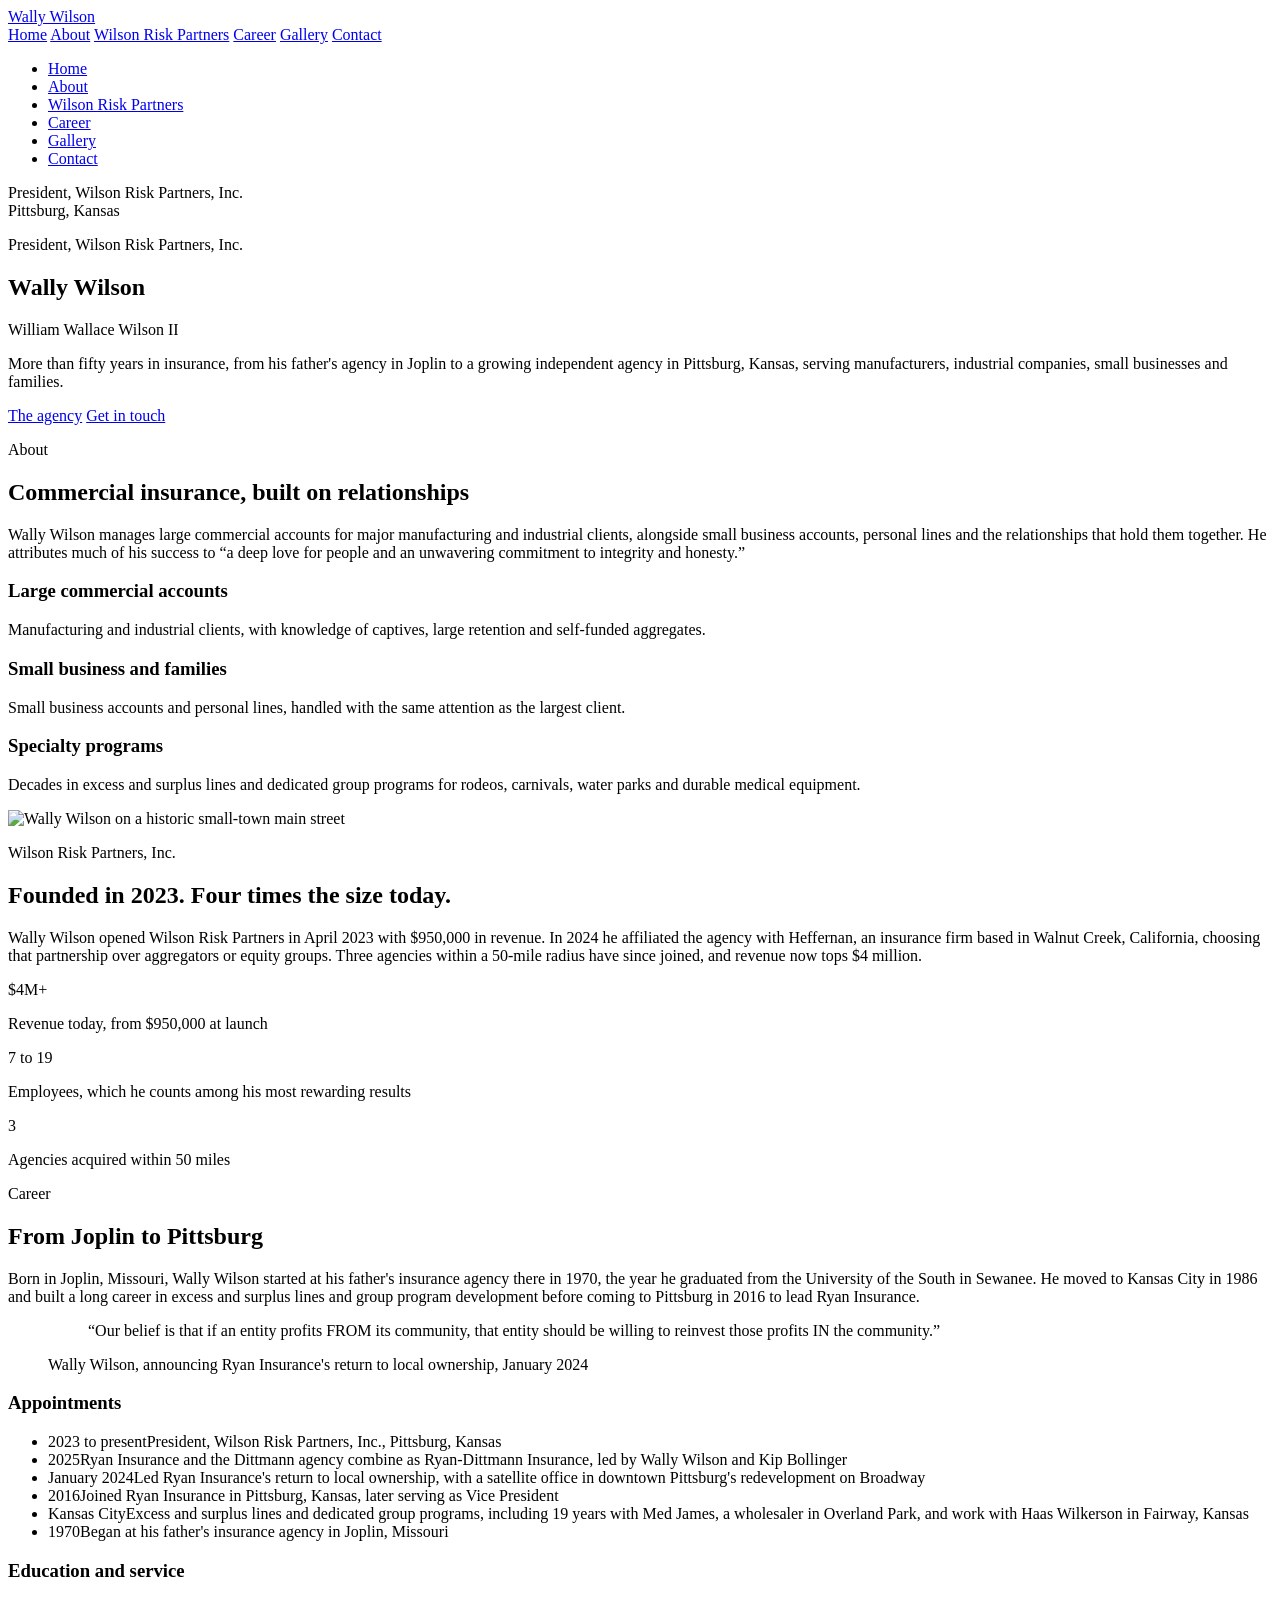
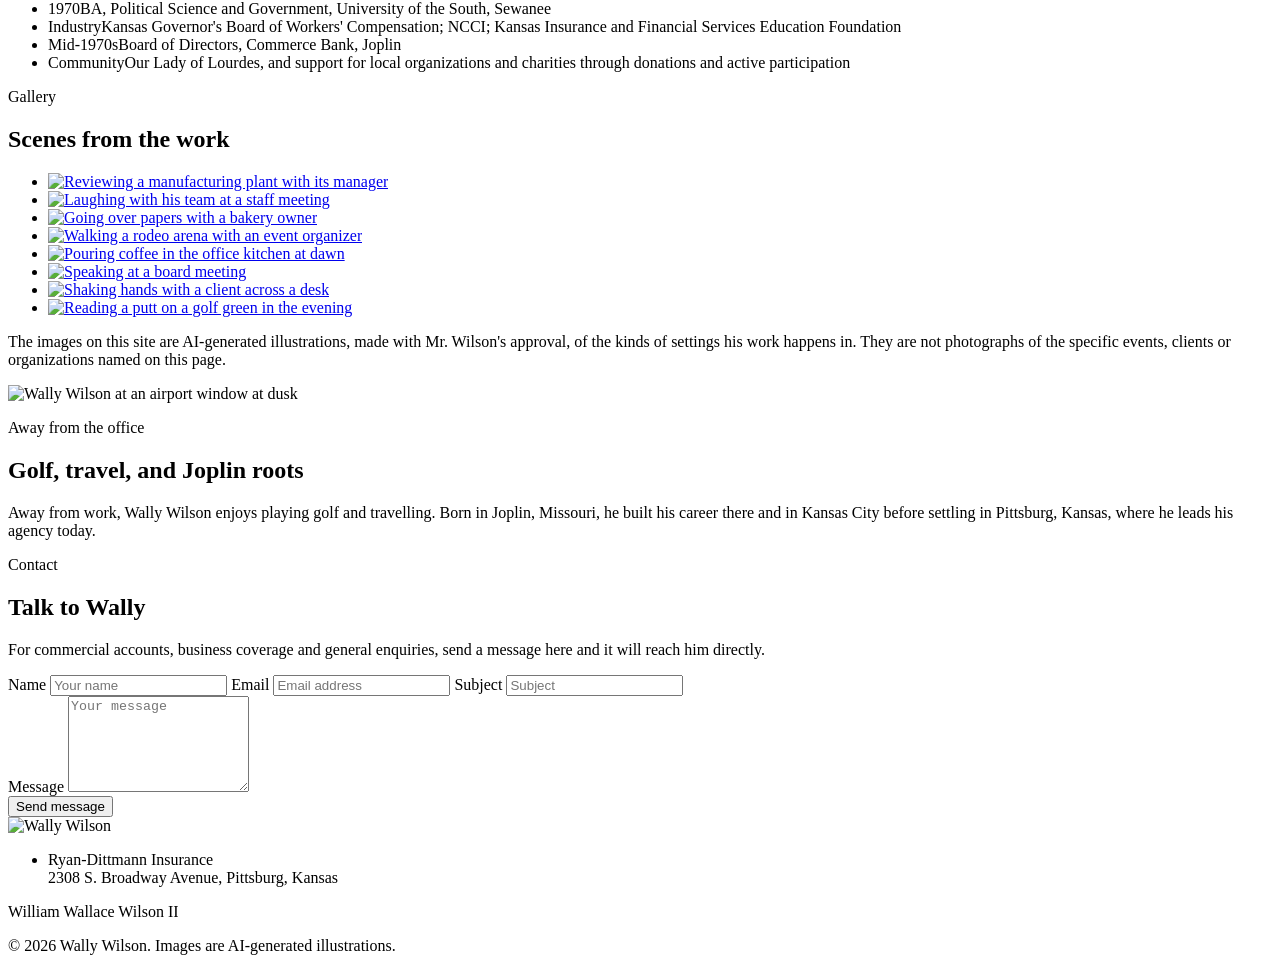
==== index.html @ 7b3652b7 "Add page, 404 and robots.txt" ====
<!DOCTYPE html>
<html lang="en">
<head>
    <meta charset="utf-8">
    <meta content="width=device-width, initial-scale=1, shrink-to-fit=no" name="viewport">
    <!-- While this site lives on github.io it stays out of search engines.
         When it moves to Mr. Wilson's own domain: delete the robots meta line below
         and change "Disallow: /" to "Allow: /" in robots.txt. -->
    <meta name="robots" content="noindex, nofollow">
    <meta name="author" content="William Wallace Wilson II">
    <meta name="description" content="William Wallace (Wally) Wilson II, President of Wilson Risk Partners, Inc., Pittsburg, Kansas. More than fifty years in commercial insurance, excess and surplus lines and group programs.">
    <title>Wally Wilson | Commercial Insurance, Pittsburg, Kansas</title>
    <link href="freelancer/images/favicon.png" rel="icon">
    <link rel="preconnect" href="https://fonts.googleapis.com">
    <link rel="preconnect" href="https://fonts.gstatic.com" crossorigin>
    <link href="https://fonts.googleapis.com/css2?family=Merriweather:ital,wght@0,700;1,400&family=Work+Sans:wght@400;500;600;700&display=swap" rel="stylesheet">
    <link rel="stylesheet" href="vendor/css/bundle.min.css">
    <link href="vendor/css/jquery.fancybox.min.css" rel="stylesheet">
    <link href="freelancer/css/line-awesome.min.css" rel="stylesheet">
    <link href="freelancer/css/style.css" rel="stylesheet">
    <!-- Site stylesheet, loaded last so it wins the cascade -->
    <link href="freelancer/css/ww.css" rel="stylesheet">
</head>
<body data-spy="scroll" data-target="#megaone" data-offset="90">

<div class="loader-bg">
    <div id="circle"><div class="loader"><div class="loader"><div class="loader"><div class="loader"></div></div></div></div></div>
</div>

<header>
    <nav class="navbar navbar-top-default navbar-expand-lg navbar-simple nav-line">
        <div class="container">
            <a href="#banner" title="Wally Wilson" class="logo scroll ww-wordmark">Wally Wilson</a>
            <div class="collapse navbar-collapse" id="megaone">
                <div class="navbar-nav ml-auto">
                    <a class="nav-link scroll" href="#banner">Home</a>
                    <a class="nav-link scroll" href="#about">About</a>
                    <a class="nav-link scroll" href="#growth">Wilson Risk Partners</a>
                    <a class="nav-link scroll" href="#career">Career</a>
                    <a class="nav-link scroll" href="#company-portfolio-section">Gallery</a>
                    <a href="#contact-sec" class="btn scroll btn-rounded ww-btn nav-button">Contact</a>
                </div>
            </div>
        </div>
        <a href="javascript:void(0)" class="sidemenu_btn" id="sidemenu_toggle" aria-label="Open menu">
            <span></span>
            <span></span>
            <span></span>
        </a>
    </nav>

    <div class="side-menu hidden">
        <div class="inner-wrapper">
            <span class="btn-close" id="btn_sideNavClose"><i></i><i></i></span>
            <nav class="side-nav w-100">
                <ul class="navbar-nav">
                    <li class="nav-item"><a class="nav-link scroll" href="#banner">Home</a></li>
                    <li class="nav-item"><a class="nav-link scroll" href="#about">About</a></li>
                    <li class="nav-item"><a class="nav-link scroll" href="#growth">Wilson Risk Partners</a></li>
                    <li class="nav-item"><a class="nav-link scroll" href="#career">Career</a></li>
                    <li class="nav-item"><a class="nav-link scroll" href="#company-portfolio-section">Gallery</a></li>
                    <li class="nav-item"><a class="nav-link scroll" href="#contact-sec">Contact</a></li>
                </ul>
            </nav>
            <div class="side-footer w-100">
                <p class="ww-side-note">President, Wilson Risk Partners, Inc.<br>Pittsburg, Kansas</p>
            </div>
        </div>
    </div>
    <a id="close_side_menu" href="javascript:void(0);" aria-label="Close menu"></a>
</header>

<!-- Hero: the 16:9 photograph is the ground; he stands in the right third, text on the quiet left half. -->
<section class="banner-sec ww-hero" id="banner">
    <div class="container">
        <div class="row">
            <div class="col-lg-5">
                <div class="heading-area ww-hero-box">
                    <p class="ww-eyebrow">President, Wilson Risk Partners, Inc.</p>
                    <h1 class="ww-hero-name">Wally Wilson</h1>
                    <p class="ww-fullname">William Wallace Wilson II</p>
                    <p class="ww-hero-lede">More than fifty years in insurance, from his father's agency in Joplin to a growing independent agency in Pittsburg, Kansas, serving manufacturers, industrial companies, small businesses and families.</p>
                    <a href="#growth" class="btn btn-rounded ww-btn scroll">The agency</a>
                    <a href="#contact-sec" class="btn btn-rounded ww-btn-line scroll">Get in touch</a>
                </div>
            </div>
        </div>
    </div>
</section>

<!-- About -->
<section class="about-us" id="about">
    <div class="container">
        <div class="row">
            <div class="col-lg-8 offset-lg-2">
                <div class="about-area">
                    <p class="ww-kicker">About</p>
                    <h2 class="about-heading">Commercial insurance, built on relationships</h2>
                    <p class="about-des">Wally Wilson manages large commercial accounts for major manufacturing and industrial clients, alongside small business accounts, personal lines and the relationships that hold them together. He attributes much of his success to &ldquo;a deep love for people and an unwavering commitment to integrity and honesty.&rdquo;</p>
                </div>
            </div>
        </div>
        <div class="row ww-cards">
            <div class="col-12 col-lg-4">
                <div class="card box">
                    <div class="feature-icon"><i class="las la-industry" aria-hidden="true"></i></div>
                    <div class="card-body">
                        <h3 class="ww-card-title">Large commercial accounts</h3>
                        <p>Manufacturing and industrial clients, with knowledge of captives, large retention and self-funded aggregates.</p>
                    </div>
                </div>
            </div>
            <div class="col-12 col-lg-4">
                <div class="card box">
                    <div class="feature-icon"><i class="las la-store" aria-hidden="true"></i></div>
                    <div class="card-body">
                        <h3 class="ww-card-title">Small business and families</h3>
                        <p>Small business accounts and personal lines, handled with the same attention as the largest client.</p>
                    </div>
                </div>
            </div>
            <div class="col-12 col-lg-4">
                <div class="card box">
                    <div class="feature-icon"><i class="las la-hat-cowboy" aria-hidden="true"></i></div>
                    <div class="card-body">
                        <h3 class="ww-card-title">Specialty programs</h3>
                        <p>Decades in excess and surplus lines and dedicated group programs for rodeos, carnivals, water parks and durable medical equipment.</p>
                    </div>
                </div>
            </div>
        </div>
    </div>
</section>

<!-- Growth: the demo's stats row, with plain numbers (its count-up script comma-formatted them). -->
<section class="ww-growth" id="growth">
    <div class="container">
        <div class="row align-items-center">
            <div class="col-lg-5">
                <div class="about-image ww-framed">
                    <img src="freelancer/images/company.jpg" alt="Wally Wilson on a historic small-town main street" width="720" height="900">
                </div>
            </div>
            <div class="col-lg-7">
                <div class="feature-area">
                    <p class="ww-kicker ww-kicker-light">Wilson Risk Partners, Inc.</p>
                    <h2 class="ww-growth-title">Founded in 2023. Four times the size today.</h2>
                    <p class="ww-growth-text">Wally Wilson opened Wilson Risk Partners in April 2023 with $950,000 in revenue. In 2024 he affiliated the agency with Heffernan, an insurance firm based in Walnut Creek, California, choosing that partnership over aggregators or equity groups. Three agencies within a 50-mile radius have since joined, and revenue now tops $4 million.</p>
                </div>
                <div class="row ww-figs">
                    <div class="col-12 col-md-4">
                        <div class="parallax-box">
                            <p class="ww-fig">$4M+</p>
                            <p class="ww-fig-label">Revenue today, from $950,000 at launch</p>
                        </div>
                    </div>
                    <div class="col-12 col-md-4">
                        <div class="parallax-box">
                            <p class="ww-fig">7 to 19</p>
                            <p class="ww-fig-label">Employees, which he counts among his most rewarding results</p>
                        </div>
                    </div>
                    <div class="col-12 col-md-4">
                        <div class="parallax-box">
                            <p class="ww-fig">3</p>
                            <p class="ww-fig-label">Agencies acquired within 50 miles</p>
                        </div>
                    </div>
                </div>
            </div>
        </div>
    </div>
</section>

<!-- Career: replaces the demo's team carousel -->
<section class="ww-career" id="career">
    <div class="container">
        <div class="row">
            <div class="col-lg-5">
                <p class="ww-kicker">Career</p>
                <h2 class="ww-h2">From Joplin to Pittsburg</h2>
                <p class="ww-body">Born in Joplin, Missouri, Wally Wilson started at his father's insurance agency there in 1970, the year he graduated from the University of the South in Sewanee. He moved to Kansas City in 1986 and built a long career in excess and surplus lines and group program development before coming to Pittsburg in 2016 to lead Ryan Insurance.</p>
                <figure class="ww-quote">
                    <blockquote>&ldquo;Our belief is that if an entity profits FROM its community, that entity should be willing to reinvest those profits IN the community.&rdquo;</blockquote>
                    <figcaption>Wally Wilson, announcing Ryan Insurance's return to local ownership, January 2024</figcaption>
                </figure>
            </div>
            <div class="col-lg-7">
                <h3 class="ww-list-head">Appointments</h3>
                <ul class="ww-timeline">
                    <li><span class="ww-when">2023 to present</span><span class="ww-what">President, Wilson Risk Partners, Inc., Pittsburg, Kansas</span></li>
                    <!-- Needs Client Confirmation: how he wants the 2025 Ryan-Dittmann merger described alongside Wilson Risk Partners. -->
                    <li><span class="ww-when">2025</span><span class="ww-what">Ryan Insurance and the Dittmann agency combine as Ryan-Dittmann Insurance, led by Wally Wilson and Kip Bollinger</span></li>
                    <li><span class="ww-when">January 2024</span><span class="ww-what">Led Ryan Insurance's return to local ownership, with a satellite office in downtown Pittsburg's redevelopment on Broadway</span></li>
                    <li><span class="ww-when">2016</span><span class="ww-what">Joined Ryan Insurance in Pittsburg, Kansas, later serving as Vice President</span></li>
                    <li><span class="ww-when">Kansas City</span><span class="ww-what">Excess and surplus lines and dedicated group programs, including 19 years with Med James, a wholesaler in Overland Park, and work with Haas Wilkerson in Fairway, Kansas</span></li>
                    <li><span class="ww-when">1970</span><span class="ww-what">Began at his father's insurance agency in Joplin, Missouri</span></li>
                </ul>
                <h3 class="ww-list-head">Education and service</h3>
                <ul class="ww-timeline">
                    <li><span class="ww-when">1970</span><span class="ww-what">BA, Political Science and Government, University of the South, Sewanee</span></li>
                    <!-- Needs Client Confirmation: exact names of these boards and his role on each. -->
                    <li><span class="ww-when">Industry</span><span class="ww-what">Kansas Governor's Board of Workers' Compensation; NCCI; Kansas Insurance and Financial Services Education Foundation</span></li>
                    <li><span class="ww-when">Mid-1970s</span><span class="ww-what">Board of Directors, Commerce Bank, Joplin</span></li>
                    <li><span class="ww-when">Community</span><span class="ww-what">Our Lady of Lourdes, and support for local organizations and charities through donations and active participation</span></li>
                </ul>
            </div>
        </div>
    </div>
</section>

<!-- Gallery -->
<section class="portfolio-sec company-portfolio-section ww-gallery" id="company-portfolio-section">
    <div class="container">
        <p class="ww-kicker text-center">Gallery</p>
        <h2 class="ww-h2 text-center">Scenes from the work</h2>
        <ul class="ww-grid">
            <li><a href="freelancer/images/g-1.jpg" data-fancybox="images" data-caption="A risk review on the plant floor"><img src="freelancer/images/g-1.jpg" alt="Reviewing a manufacturing plant with its manager"></a></li>
            <li><a href="freelancer/images/g-2.jpg" data-fancybox="images" data-caption="The agency team"><img src="freelancer/images/g-2.jpg" alt="Laughing with his team at a staff meeting"></a></li>
            <li><a href="freelancer/images/g-3.jpg" data-fancybox="images" data-caption="A small business client"><img src="freelancer/images/g-3.jpg" alt="Going over papers with a bakery owner"></a></li>
            <li><a href="freelancer/images/g-4.jpg" data-fancybox="images" data-caption="Group programs"><img src="freelancer/images/g-4.jpg" alt="Walking a rodeo arena with an event organizer"></a></li>
            <li><a href="freelancer/images/g-5.jpg" data-fancybox="images" data-caption="Before the office opens"><img src="freelancer/images/g-5.jpg" alt="Pouring coffee in the office kitchen at dawn"></a></li>
            <li><a href="freelancer/images/g-6.jpg" data-fancybox="images" data-caption="Public service"><img src="freelancer/images/g-6.jpg" alt="Speaking at a board meeting"></a></li>
            <li><a href="freelancer/images/g-7.jpg" data-fancybox="images" data-caption="A handshake"><img src="freelancer/images/g-7.jpg" alt="Shaking hands with a client across a desk"></a></li>
            <li><a href="freelancer/images/g-8.jpg" data-fancybox="images" data-caption="Off the clock"><img src="freelancer/images/g-8.jpg" alt="Reading a putt on a golf green in the evening"></a></li>
        </ul>
        <p class="ww-disclosure">The images on this site are AI-generated illustrations, made with Mr. Wilson's approval, of the kinds of settings his work happens in. They are not photographs of the specific events, clients or organizations named on this page.</p>
    </div>
</section>

<!-- Personal band: replaces the demo's testimonial carousel -->
<section class="ww-personal">
    <div class="container">
        <div class="row align-items-center">
            <div class="col-lg-6">
                <img class="ww-personal-img" src="freelancer/images/travel.jpg" alt="Wally Wilson at an airport window at dusk" width="640" height="800">
            </div>
            <div class="col-lg-6">
                <p class="ww-kicker ww-kicker-light">Away from the office</p>
                <h2 class="ww-personal-title">Golf, travel, and Joplin roots</h2>
                <p class="ww-personal-text">Away from work, Wally Wilson enjoys playing golf and travelling. Born in Joplin, Missouri, he built his career there and in Kansas City before settling in Pittsburg, Kansas, where he leads his agency today.</p>
            </div>
        </div>
    </div>
</section>

<!-- Contact. The demo form posted through a PHP mailer that does not exist on Pages. -->
<section class="contact-sec" id="contact-sec">
    <div class="container">
        <div class="row">
            <div class="col-12 col-lg-7">
                <p class="ww-kicker">Contact</p>
                <h2 class="ww-h2">Talk to Wally</h2>
                <p class="ww-body">For commercial accounts, business coverage and general enquiries, send a message here and it will reach him directly.</p>
                <!-- FormSubmit posts to the client's own address from the sheet.
                     The first submission triggers one activation email that he must click. -->
                <form class="row contact-form" action="https://formsubmit.co/wallyw@wallacewilson.net" method="POST">
                    <input type="hidden" name="_subject" value="Enquiry from william-wallace-wilson site">
                    <input type="hidden" name="_captcha" value="false">
                    <input type="hidden" name="_template" value="table">
                    <input type="text" name="_honey" style="display:none" tabindex="-1" autocomplete="off">
                    <div class="col-12 col-md-5">
                        <label class="ww-sr" for="f-name">Name</label>
                        <input id="f-name" type="text" name="name" placeholder="Your name" class="form-control" required>
                        <label class="ww-sr" for="f-email">Email</label>
                        <input id="f-email" type="email" name="email" placeholder="Email address" class="form-control" required>
                        <label class="ww-sr" for="f-subject">Subject</label>
                        <input id="f-subject" type="text" name="subject" placeholder="Subject" class="form-control">
                    </div>
                    <div class="col-12 col-md-7">
                        <label class="ww-sr" for="f-msg">Message</label>
                        <textarea id="f-msg" class="form-control" name="message" rows="6" placeholder="Your message" required></textarea>
                    </div>
                    <div class="col-12">
                        <button type="submit" class="btn btn-rounded ww-btn w-100">Send message</button>
                    </div>
                </form>
            </div>
            <div class="col-12 col-lg-5 d-flex align-items-center">
                <div class="contact-details ww-contact">
                    <img src="freelancer/images/portrait.jpg" alt="Wally Wilson" width="800" height="1000">
                    <ul>
                        <li><i class="las la-map-marker" aria-hidden="true"></i><span>Ryan-Dittmann Insurance<br>2308 S. Broadway Avenue, Pittsburg, Kansas</span></li>
                    </ul>
                </div>
            </div>
        </div>
    </div>
</section>

<footer class="footer-style-1 ww-footer">
    <div class="container">
        <div class="row align-items-center">
            <div class="col-lg-6"><p class="ww-foot-name">William Wallace Wilson II</p></div>
            <div class="col-lg-6 text-lg-right"><p class="ww-copy">&copy; 2026 Wally Wilson. Images are AI-generated illustrations.</p></div>
        </div>
    </div>
</footer>

<script src="vendor/js/bundle.min.js"></script>
<script src="vendor/js/jquery.fancybox.min.js"></script>
<script src="freelancer/js/script.js"></script>
</body>
</html>
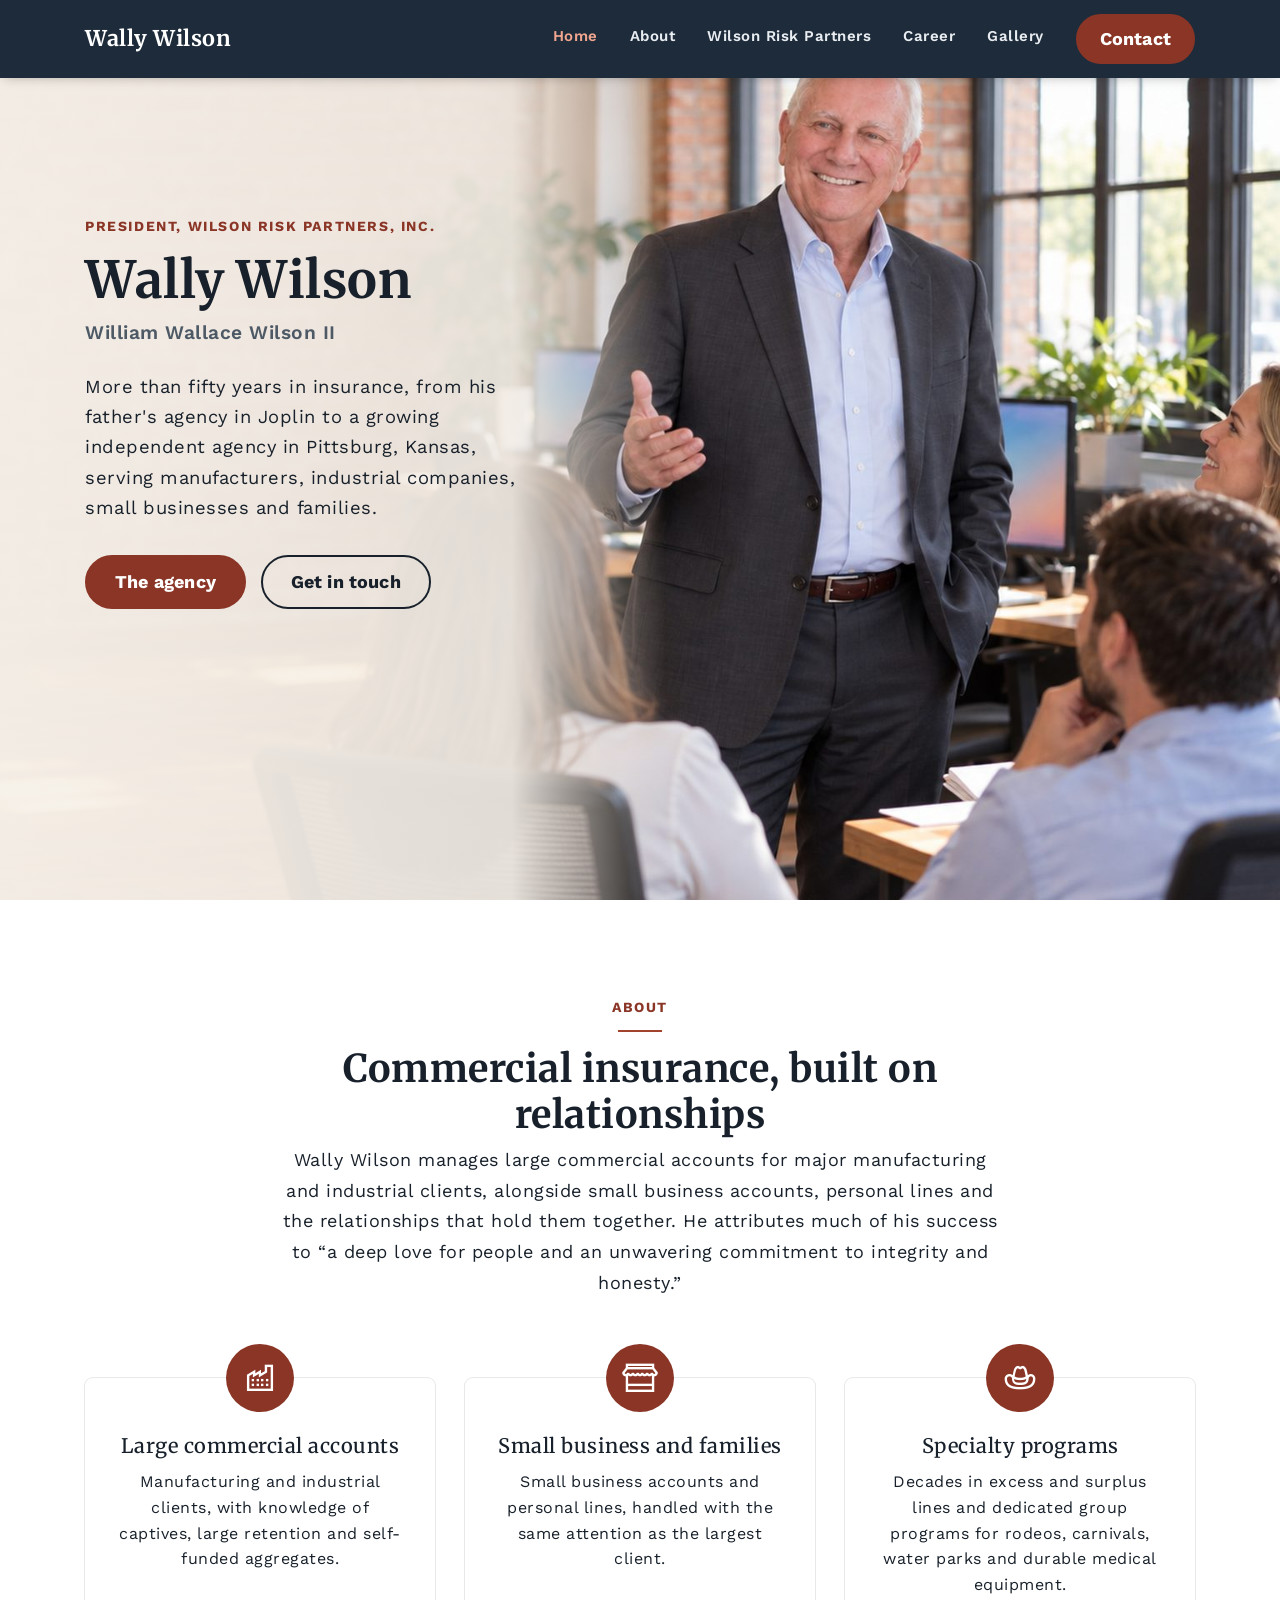
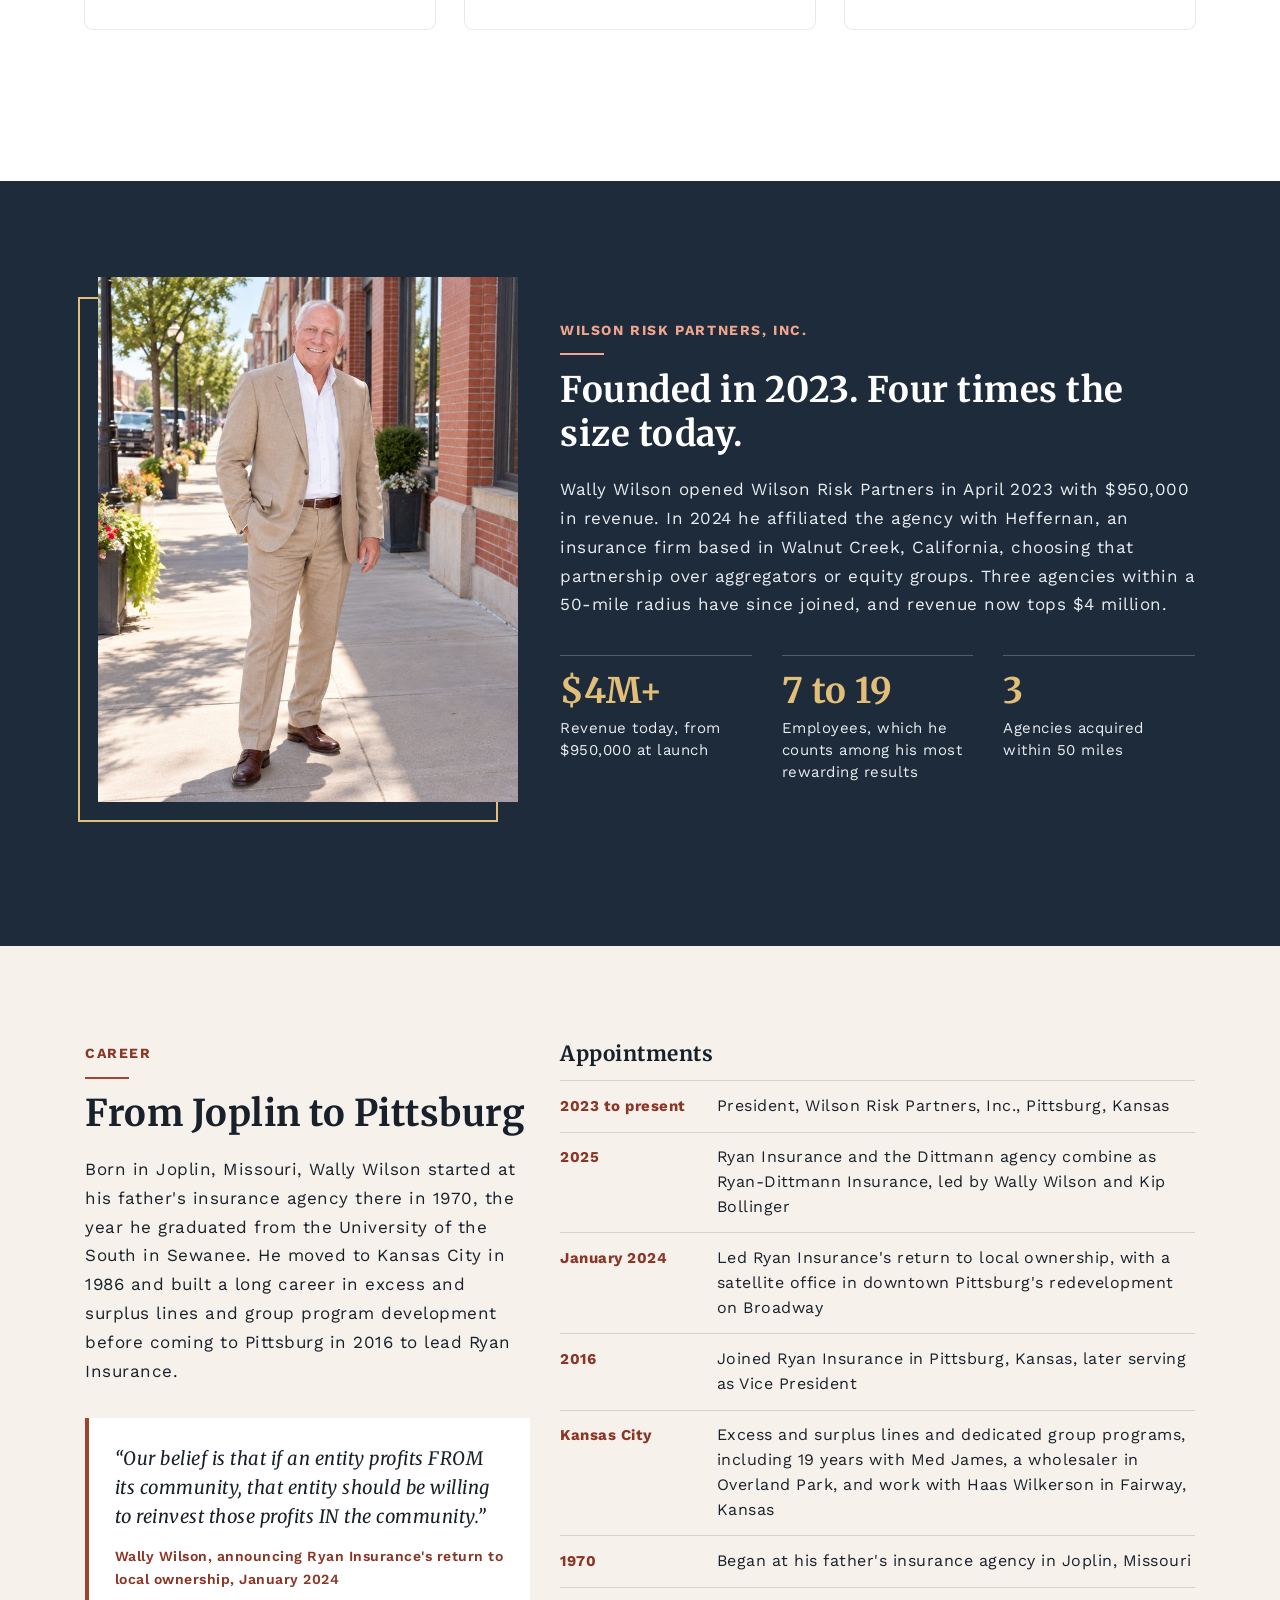
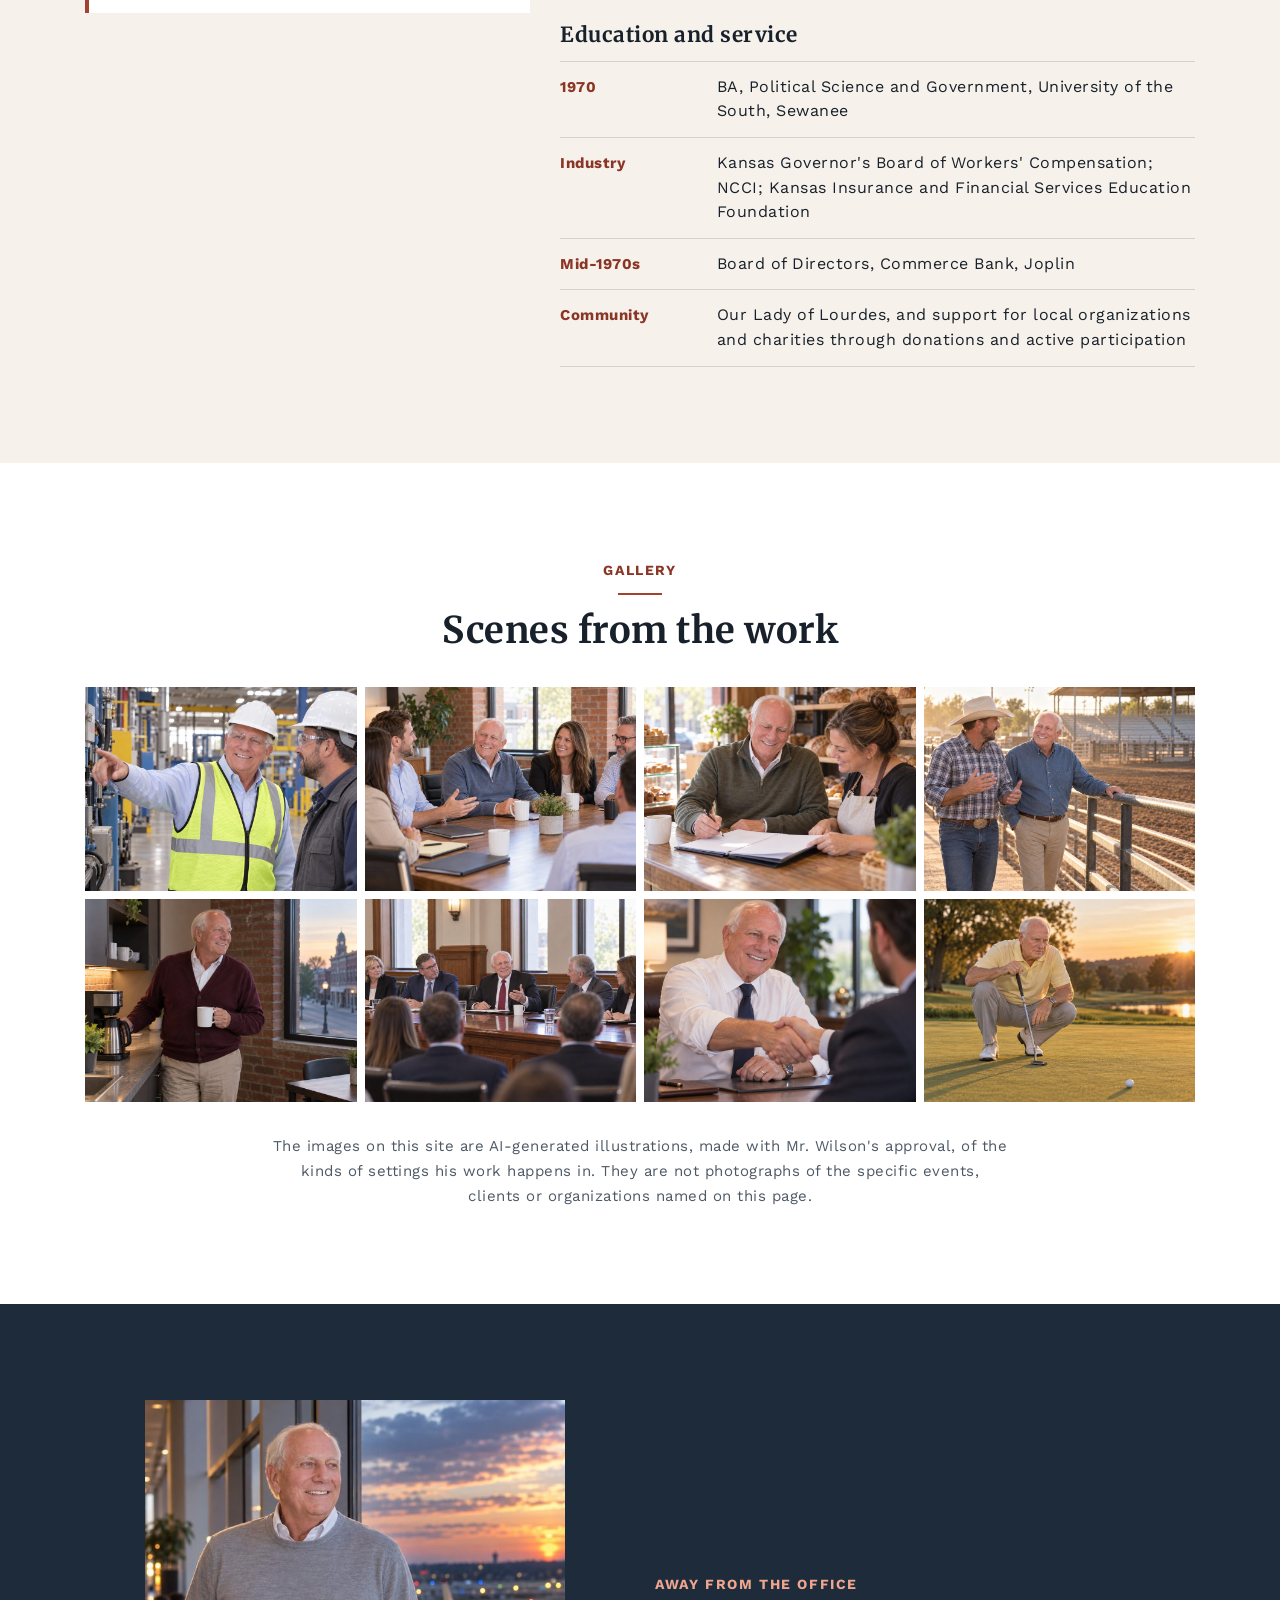
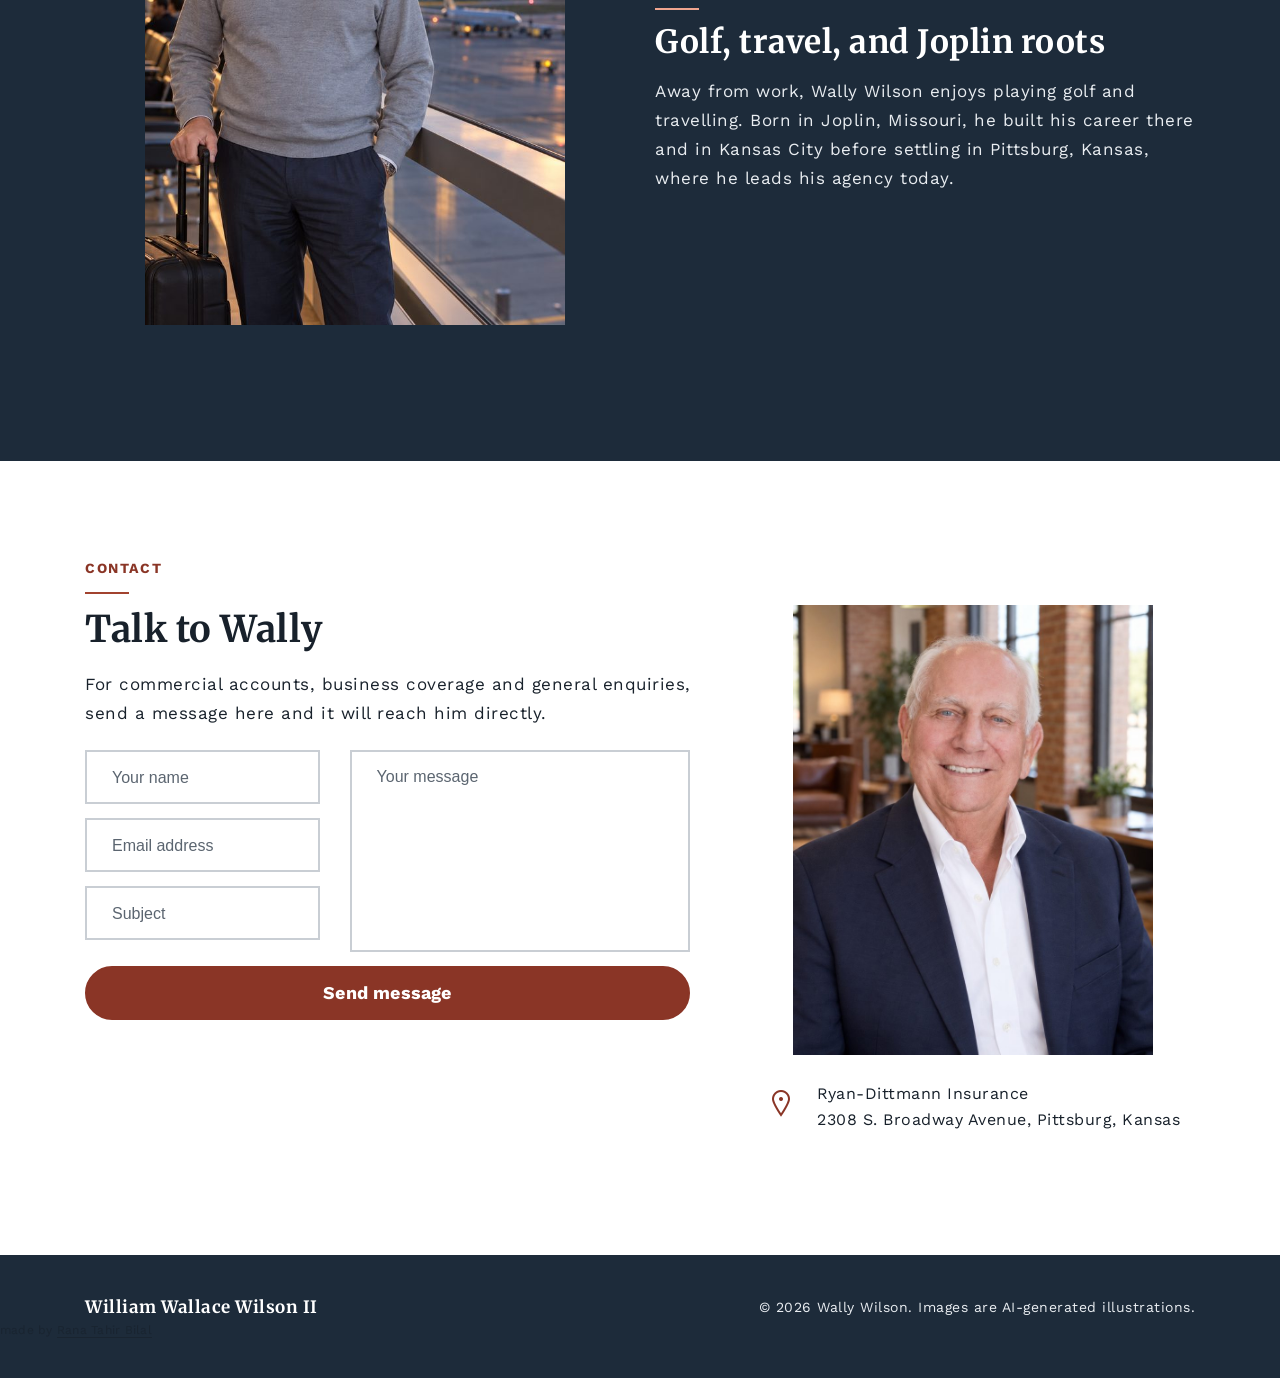
==== commit deda7f90: "Add files via upload" ====
--- a/index.html
+++ b/index.html
@@ -295,6 +295,8 @@
             <div class="col-lg-6 text-lg-right"><p class="ww-copy">&copy; 2026 Wally Wilson. Images are AI-generated illustrations.</p></div>
         </div>
     </div>
+
+<p style="margin:18px 0 0;font-size:12px;line-height:1.5;opacity:.6;letter-spacing:.02em">made by <a href="https://ranatahirbilal.com" rel="nofollow noopener" target="_blank" style="color:inherit;text-decoration:none;border-bottom:1px solid currentColor">Rana Tahir Bilal</a></p>
 </footer>
 
 <script src="vendor/js/bundle.min.js"></script>
--- a/freelancer/css/line-awesome.min.css
+++ b/freelancer/css/line-awesome.min.css
@@ -0,0 +1 @@
+.la,.lab,.lad,.lal,.lar,.las{-moz-osx-font-smoothing:grayscale;-webkit-font-smoothing:antialiased;display:inline-block;font-style:normal;font-variant:normal;text-rendering:auto;line-height:1}.la-lg{font-size:1.33333em;line-height:.75em;vertical-align:-.0667em}.la-xs{font-size:.75em}.la-sm{font-size:.875em}.la-1x{font-size:1em}.la-2x{font-size:2em}.la-3x{font-size:3em}.la-4x{font-size:4em}.la-5x{font-size:5em}.la-6x{font-size:6em}.la-7x{font-size:7em}.la-8x{font-size:8em}.la-9x{font-size:9em}.la-10x{font-size:10em}.la-fw{text-align:center;width:1.25em}.la-ul{list-style-type:none;margin-left:2.5em;padding-left:0}.la-ul>li{position:relative}.la-li{left:-2em;position:absolute;text-align:center;width:2em;line-height:inherit}.la-border{border:solid .08em #eee;border-radius:.1em;padding:.2em .25em .15em}.la-pull-left{float:left}.la-pull-right{float:right}.la.la-pull-left,.lab.la-pull-left,.lal.la-pull-left,.lar.la-pull-left,.las.la-pull-left{margin-right:.3em}.la.la-pull-right,.lab.la-pull-right,.lal.la-pull-right,.lar.la-pull-right,.las.la-pull-right{margin-left:.3em}.la-spin{-webkit-animation:la-spin 2s infinite linear;animation:la-spin 2s infinite linear}.la-pulse{-webkit-animation:la-spin 1s infinite steps(8);animation:la-spin 1s infinite steps(8)}@-webkit-keyframes la-spin{0%{-webkit-transform:rotate(0);transform:rotate(0)}100%{-webkit-transform:rotate(360deg);transform:rotate(360deg)}}@keyframes la-spin{0%{-webkit-transform:rotate(0);transform:rotate(0)}100%{-webkit-transform:rotate(360deg);transform:rotate(360deg)}}.la-rotate-90{-webkit-transform:rotate(90deg);transform:rotate(90deg)}.la-rotate-180{-webkit-transform:rotate(180deg);transform:rotate(180deg)}.la-rotate-270{-webkit-transform:rotate(270deg);transform:rotate(270deg)}.la-flip-horizontal{-webkit-transform:scale(-1,1);transform:scale(-1,1)}.la-flip-vertical{-webkit-transform:scale(1,-1);transform:scale(1,-1)}.la-flip-both,.la-flip-horizontal.la-flip-vertical{-webkit-transform:scale(-1,-1);transform:scale(-1,-1)}:root .la-flip-both,:root .la-flip-horizontal,:root .la-flip-vertical,:root .la-rotate-180,:root .la-rotate-270,:root .la-rotate-90{-webkit-filter:none;filter:none}.la-stack{display:inline-block;height:2em;line-height:2em;position:relative;vertical-align:middle;width:2.5em}.la-stack-1x,.la-stack-2x{left:0;position:absolute;text-align:center;width:100%}.la-stack-1x{line-height:inherit}.la-stack-2x{font-size:2em}.la-inverse{color:#fff}.la-500px:before{content:"\f26e"}.la-accessible-icon:before{content:"\f368"}.la-accusoft:before{content:"\f369"}.la-acquisitions-incorporated:before{content:"\f6af"}.la-ad:before{content:"\f641"}.la-address-book:before{content:"\f2b9"}.la-address-card:before{content:"\f2bb"}.la-adjust:before{content:"\f042"}.la-adn:before{content:"\f170"}.la-adobe:before{content:"\f778"}.la-adversal:before{content:"\f36a"}.la-affiliatetheme:before{content:"\f36b"}.la-air-freshener:before{content:"\f5d0"}.la-airbnb:before{content:"\f834"}.la-algolia:before{content:"\f36c"}.la-align-center:before{content:"\f037"}.la-align-justify:before{content:"\f039"}.la-align-left:before{content:"\f036"}.la-align-right:before{content:"\f038"}.la-alipay:before{content:"\f642"}.la-allergies:before{content:"\f461"}.la-amazon:before{content:"\f270"}.la-amazon-pay:before{content:"\f42c"}.la-ambulance:before{content:"\f0f9"}.la-american-sign-language-interpreting:before{content:"\f2a3"}.la-amilia:before{content:"\f36d"}.la-anchor:before{content:"\f13d"}.la-android:before{content:"\f17b"}.la-angellist:before{content:"\f209"}.la-angle-double-down:before{content:"\f103"}.la-angle-double-left:before{content:"\f100"}.la-angle-double-right:before{content:"\f101"}.la-angle-double-up:before{content:"\f102"}.la-angle-down:before{content:"\f107"}.la-angle-left:before{content:"\f104"}.la-angle-right:before{content:"\f105"}.la-angle-up:before{content:"\f106"}.la-angry:before{content:"\f556"}.la-angrycreative:before{content:"\f36e"}.la-angular:before{content:"\f420"}.la-ankh:before{content:"\f644"}.la-app-store:before{content:"\f36f"}.la-app-store-ios:before{content:"\f370"}.la-apper:before{content:"\f371"}.la-apple:before{content:"\f179"}.la-apple-alt:before{content:"\f5d1"}.la-apple-pay:before{content:"\f415"}.la-archive:before{content:"\f187"}.la-archway:before{content:"\f557"}.la-arrow-alt-circle-down:before{content:"\f358"}.la-arrow-alt-circle-left:before{content:"\f359"}.la-arrow-alt-circle-right:before{content:"\f35a"}.la-arrow-alt-circle-up:before{content:"\f35b"}.la-arrow-circle-down:before{content:"\f0ab"}.la-arrow-circle-left:before{content:"\f0a8"}.la-arrow-circle-right:before{content:"\f0a9"}.la-arrow-circle-up:before{content:"\f0aa"}.la-arrow-down:before{content:"\f063"}.la-arrow-left:before{content:"\f060"}.la-arrow-right:before{content:"\f061"}.la-arrow-up:before{content:"\f062"}.la-arrows-alt:before{content:"\f0b2"}.la-arrows-alt-h:before{content:"\f337"}.la-arrows-alt-v:before{content:"\f338"}.la-artstation:before{content:"\f77a"}.la-assistive-listening-systems:before{content:"\f2a2"}.la-asterisk:before{content:"\f069"}.la-asymmetrik:before{content:"\f372"}.la-at:before{content:"\f1fa"}.la-atlas:before{content:"\f558"}.la-atlassian:before{content:"\f77b"}.la-atom:before{content:"\f5d2"}.la-audible:before{content:"\f373"}.la-audio-description:before{content:"\f29e"}.la-autoprefixer:before{content:"\f41c"}.la-avianex:before{content:"\f374"}.la-aviato:before{content:"\f421"}.la-award:before{content:"\f559"}.la-aws:before{content:"\f375"}.la-baby:before{content:"\f77c"}.la-baby-carriage:before{content:"\f77d"}.la-backspace:before{content:"\f55a"}.la-backward:before{content:"\f04a"}.la-bacon:before{content:"\f7e5"}.la-balance-scale:before{content:"\f24e"}.la-balance-scale-left:before{content:"\f515"}.la-balance-scale-right:before{content:"\f516"}.la-ban:before{content:"\f05e"}.la-band-aid:before{content:"\f462"}.la-bandcamp:before{content:"\f2d5"}.la-barcode:before{content:"\f02a"}.la-bars:before{content:"\f0c9"}.la-baseball-ball:before{content:"\f433"}.la-basketball-ball:before{content:"\f434"}.la-bath:before{content:"\f2cd"}.la-battery-empty:before{content:"\f244"}.la-battery-full:before{content:"\f240"}.la-battery-half:before{content:"\f242"}.la-battery-quarter:before{content:"\f243"}.la-battery-three-quarters:before{content:"\f241"}.la-battle-net:before{content:"\f835"}.la-bed:before{content:"\f236"}.la-beer:before{content:"\f0fc"}.la-behance:before{content:"\f1b4"}.la-behance-square:before{content:"\f1b5"}.la-bell:before{content:"\f0f3"}.la-bell-slash:before{content:"\f1f6"}.la-bezier-curve:before{content:"\f55b"}.la-bible:before{content:"\f647"}.la-bicycle:before{content:"\f206"}.la-biking:before{content:"\f84a"}.la-bimobject:before{content:"\f378"}.la-binoculars:before{content:"\f1e5"}.la-biohazard:before{content:"\f780"}.la-birthday-cake:before{content:"\f1fd"}.la-bitbucket:before{content:"\f171"}.la-bitcoin:before{content:"\f379"}.la-bity:before{content:"\f37a"}.la-black-tie:before{content:"\f27e"}.la-blackberry:before{content:"\f37b"}.la-blender:before{content:"\f517"}.la-blender-phone:before{content:"\f6b6"}.la-blind:before{content:"\f29d"}.la-blog:before{content:"\f781"}.la-blogger:before{content:"\f37c"}.la-blogger-b:before{content:"\f37d"}.la-bluetooth:before{content:"\f293"}.la-bluetooth-b:before{content:"\f294"}.la-bold:before{content:"\f032"}.la-bolt:before{content:"\f0e7"}.la-bomb:before{content:"\f1e2"}.la-bone:before{content:"\f5d7"}.la-bong:before{content:"\f55c"}.la-book:before{content:"\f02d"}.la-book-dead:before{content:"\f6b7"}.la-book-medical:before{content:"\f7e6"}.la-book-open:before{content:"\f518"}.la-book-reader:before{content:"\f5da"}.la-bookmark:before{content:"\f02e"}.la-bootstrap:before{content:"\f836"}.la-border-all:before{content:"\f84c"}.la-border-none:before{content:"\f850"}.la-border-style:before{content:"\f853"}.la-bowling-ball:before{content:"\f436"}.la-box:before{content:"\f466"}.la-box-open:before{content:"\f49e"}.la-boxes:before{content:"\f468"}.la-braille:before{content:"\f2a1"}.la-brain:before{content:"\f5dc"}.la-bread-slice:before{content:"\f7ec"}.la-briefcase:before{content:"\f0b1"}.la-briefcase-medical:before{content:"\f469"}.la-broadcast-tower:before{content:"\f519"}.la-broom:before{content:"\f51a"}.la-brush:before{content:"\f55d"}.la-btc:before{content:"\f15a"}.la-buffer:before{content:"\f837"}.la-bug:before{content:"\f188"}.la-building:before{content:"\f1ad"}.la-bullhorn:before{content:"\f0a1"}.la-bullseye:before{content:"\f140"}.la-burn:before{content:"\f46a"}.la-buromobelexperte:before{content:"\f37f"}.la-bus:before{content:"\f207"}.la-bus-alt:before{content:"\f55e"}.la-business-time:before{content:"\f64a"}.la-buy-n-large:before{content:"\f8a6"}.la-buysellads:before{content:"\f20d"}.la-calculator:before{content:"\f1ec"}.la-calendar:before{content:"\f133"}.la-calendar-alt:before{content:"\f073"}.la-calendar-check:before{content:"\f274"}.la-calendar-day:before{content:"\f783"}.la-calendar-minus:before{content:"\f272"}.la-calendar-plus:before{content:"\f271"}.la-calendar-times:before{content:"\f273"}.la-calendar-week:before{content:"\f784"}.la-camera:before{content:"\f030"}.la-camera-retro:before{content:"\f083"}.la-campground:before{content:"\f6bb"}.la-canadian-maple-leaf:before{content:"\f785"}.la-candy-cane:before{content:"\f786"}.la-cannabis:before{content:"\f55f"}.la-capsules:before{content:"\f46b"}.la-car:before{content:"\f1b9"}.la-car-alt:before{content:"\f5de"}.la-car-battery:before{content:"\f5df"}.la-car-crash:before{content:"\f5e1"}.la-car-side:before{content:"\f5e4"}.la-caret-down:before{content:"\f0d7"}.la-caret-left:before{content:"\f0d9"}.la-caret-right:before{content:"\f0da"}.la-caret-square-down:before{content:"\f150"}.la-caret-square-left:before{content:"\f191"}.la-caret-square-right:before{content:"\f152"}.la-caret-square-up:before{content:"\f151"}.la-caret-up:before{content:"\f0d8"}.la-carrot:before{content:"\f787"}.la-cart-arrow-down:before{content:"\f218"}.la-cart-plus:before{content:"\f217"}.la-cash-register:before{content:"\f788"}.la-cat:before{content:"\f6be"}.la-cc-amazon-pay:before{content:"\f42d"}.la-cc-amex:before{content:"\f1f3"}.la-cc-apple-pay:before{content:"\f416"}.la-cc-diners-club:before{content:"\f24c"}.la-cc-discover:before{content:"\f1f2"}.la-cc-jcb:before{content:"\f24b"}.la-cc-mastercard:before{content:"\f1f1"}.la-cc-paypal:before{content:"\f1f4"}.la-cc-stripe:before{content:"\f1f5"}.la-cc-visa:before{content:"\f1f0"}.la-centercode:before{content:"\f380"}.la-centos:before{content:"\f789"}.la-certificate:before{content:"\f0a3"}.la-chair:before{content:"\f6c0"}.la-chalkboard:before{content:"\f51b"}.la-chalkboard-teacher:before{content:"\f51c"}.la-charging-station:before{content:"\f5e7"}.la-chart-area:before{content:"\f1fe"}.la-chart-bar:before{content:"\f080"}.la-chart-line:before{content:"\f201"}.la-chart-pie:before{content:"\f200"}.la-check:before{content:"\f00c"}.la-check-circle:before{content:"\f058"}.la-check-double:before{content:"\f560"}.la-check-square:before{content:"\f14a"}.la-cheese:before{content:"\f7ef"}.la-chess:before{content:"\f439"}.la-chess-bishop:before{content:"\f43a"}.la-chess-board:before{content:"\f43c"}.la-chess-king:before{content:"\f43f"}.la-chess-knight:before{content:"\f441"}.la-chess-pawn:before{content:"\f443"}.la-chess-queen:before{content:"\f445"}.la-chess-rook:before{content:"\f447"}.la-chevron-circle-down:before{content:"\f13a"}.la-chevron-circle-left:before{content:"\f137"}.la-chevron-circle-right:before{content:"\f138"}.la-chevron-circle-up:before{content:"\f139"}.la-chevron-down:before{content:"\f078"}.la-chevron-left:before{content:"\f053"}.la-chevron-right:before{content:"\f054"}.la-chevron-up:before{content:"\f077"}.la-child:before{content:"\f1ae"}.la-chrome:before{content:"\f268"}.la-chromecast:before{content:"\f838"}.la-church:before{content:"\f51d"}.la-circle:before{content:"\f111"}.la-circle-notch:before{content:"\f1ce"}.la-city:before{content:"\f64f"}.la-clinic-medical:before{content:"\f7f2"}.la-clipboard:before{content:"\f328"}.la-clipboard-check:before{content:"\f46c"}.la-clipboard-list:before{content:"\f46d"}.la-clock:before{content:"\f017"}.la-clone:before{content:"\f24d"}.la-closed-captioning:before{content:"\f20a"}.la-cloud:before{content:"\f0c2"}.la-cloud-download-alt:before{content:"\f381"}.la-cloud-meatball:before{content:"\f73b"}.la-cloud-moon:before{content:"\f6c3"}.la-cloud-moon-rain:before{content:"\f73c"}.la-cloud-rain:before{content:"\f73d"}.la-cloud-showers-heavy:before{content:"\f740"}.la-cloud-sun:before{content:"\f6c4"}.la-cloud-sun-rain:before{content:"\f743"}.la-cloud-upload-alt:before{content:"\f382"}.la-cloudscale:before{content:"\f383"}.la-cloudsmith:before{content:"\f384"}.la-cloudversify:before{content:"\f385"}.la-cocktail:before{content:"\f561"}.la-code:before{content:"\f121"}.la-code-branch:before{content:"\f126"}.la-codepen:before{content:"\f1cb"}.la-codiepie:before{content:"\f284"}.la-coffee:before{content:"\f0f4"}.la-cog:before{content:"\f013"}.la-cogs:before{content:"\f085"}.la-coins:before{content:"\f51e"}.la-columns:before{content:"\f0db"}.la-comment:before{content:"\f075"}.la-comment-alt:before{content:"\f27a"}.la-comment-dollar:before{content:"\f651"}.la-comment-dots:before{content:"\f4ad"}.la-comment-medical:before{content:"\f7f5"}.la-comment-slash:before{content:"\f4b3"}.la-comments:before{content:"\f086"}.la-comments-dollar:before{content:"\f653"}.la-compact-disc:before{content:"\f51f"}.la-compass:before{content:"\f14e"}.la-compress:before{content:"\f066"}.la-compress-arrows-alt:before{content:"\f78c"}.la-concierge-bell:before{content:"\f562"}.la-confluence:before{content:"\f78d"}.la-connectdevelop:before{content:"\f20e"}.la-contao:before{content:"\f26d"}.la-cookie:before{content:"\f563"}.la-cookie-bite:before{content:"\f564"}.la-copy:before{content:"\f0c5"}.la-copyright:before{content:"\f1f9"}.la-cotton-bureau:before{content:"\f89e"}.la-couch:before{content:"\f4b8"}.la-cpanel:before{content:"\f388"}.la-creative-commons:before{content:"\f25e"}.la-creative-commons-by:before{content:"\f4e7"}.la-creative-commons-nc:before{content:"\f4e8"}.la-creative-commons-nc-eu:before{content:"\f4e9"}.la-creative-commons-nc-jp:before{content:"\f4ea"}.la-creative-commons-nd:before{content:"\f4eb"}.la-creative-commons-pd:before{content:"\f4ec"}.la-creative-commons-pd-alt:before{content:"\f4ed"}.la-creative-commons-remix:before{content:"\f4ee"}.la-creative-commons-sa:before{content:"\f4ef"}.la-creative-commons-sampling:before{content:"\f4f0"}.la-creative-commons-sampling-plus:before{content:"\f4f1"}.la-creative-commons-share:before{content:"\f4f2"}.la-creative-commons-zero:before{content:"\f4f3"}.la-credit-card:before{content:"\f09d"}.la-critical-role:before{content:"\f6c9"}.la-crop:before{content:"\f125"}.la-crop-alt:before{content:"\f565"}.la-cross:before{content:"\f654"}.la-crosshairs:before{content:"\f05b"}.la-crow:before{content:"\f520"}.la-crown:before{content:"\f521"}.la-crutch:before{content:"\f7f7"}.la-css3:before{content:"\f13c"}.la-css3-alt:before{content:"\f38b"}.la-cube:before{content:"\f1b2"}.la-cubes:before{content:"\f1b3"}.la-cut:before{content:"\f0c4"}.la-cuttlefish:before{content:"\f38c"}.la-d-and-d:before{content:"\f38d"}.la-d-and-d-beyond:before{content:"\f6ca"}.la-dashcube:before{content:"\f210"}.la-database:before{content:"\f1c0"}.la-deaf:before{content:"\f2a4"}.la-delicious:before{content:"\f1a5"}.la-democrat:before{content:"\f747"}.la-deploydog:before{content:"\f38e"}.la-deskpro:before{content:"\f38f"}.la-desktop:before{content:"\f108"}.la-dev:before{content:"\f6cc"}.la-deviantart:before{content:"\f1bd"}.la-dharmachakra:before{content:"\f655"}.la-dhl:before{content:"\f790"}.la-diagnoses:before{content:"\f470"}.la-diaspora:before{content:"\f791"}.la-dice:before{content:"\f522"}.la-dice-d20:before{content:"\f6cf"}.la-dice-d6:before{content:"\f6d1"}.la-dice-five:before{content:"\f523"}.la-dice-four:before{content:"\f524"}.la-dice-one:before{content:"\f525"}.la-dice-six:before{content:"\f526"}.la-dice-three:before{content:"\f527"}.la-dice-two:before{content:"\f528"}.la-digg:before{content:"\f1a6"}.la-digital-ocean:before{content:"\f391"}.la-digital-tachograph:before{content:"\f566"}.la-directions:before{content:"\f5eb"}.la-discord:before{content:"\f392"}.la-discourse:before{content:"\f393"}.la-divide:before{content:"\f529"}.la-dizzy:before{content:"\f567"}.la-dna:before{content:"\f471"}.la-dochub:before{content:"\f394"}.la-docker:before{content:"\f395"}.la-dog:before{content:"\f6d3"}.la-dollar-sign:before{content:"\f155"}.la-dolly:before{content:"\f472"}.la-dolly-flatbed:before{content:"\f474"}.la-donate:before{content:"\f4b9"}.la-door-closed:before{content:"\f52a"}.la-door-open:before{content:"\f52b"}.la-dot-circle:before{content:"\f192"}.la-dove:before{content:"\f4ba"}.la-download:before{content:"\f019"}.la-draft2digital:before{content:"\f396"}.la-drafting-compass:before{content:"\f568"}.la-dragon:before{content:"\f6d5"}.la-draw-polygon:before{content:"\f5ee"}.la-dribbble:before{content:"\f17d"}.la-dribbble-square:before{content:"\f397"}.la-dropbox:before{content:"\f16b"}.la-drum:before{content:"\f569"}.la-drum-steelpan:before{content:"\f56a"}.la-drumstick-bite:before{content:"\f6d7"}.la-drupal:before{content:"\f1a9"}.la-dumbbell:before{content:"\f44b"}.la-dumpster:before{content:"\f793"}.la-dumpster-fire:before{content:"\f794"}.la-dungeon:before{content:"\f6d9"}.la-dyalog:before{content:"\f399"}.la-earlybirds:before{content:"\f39a"}.la-ebay:before{content:"\f4f4"}.la-edge:before{content:"\f282"}.la-edit:before{content:"\f044"}.la-egg:before{content:"\f7fb"}.la-eject:before{content:"\f052"}.la-elementor:before{content:"\f430"}.la-ellipsis-h:before{content:"\f141"}.la-ellipsis-v:before{content:"\f142"}.la-ello:before{content:"\f5f1"}.la-ember:before{content:"\f423"}.la-empire:before{content:"\f1d1"}.la-envelope:before{content:"\f0e0"}.la-envelope-open:before{content:"\f2b6"}.la-envelope-open-text:before{content:"\f658"}.la-envelope-square:before{content:"\f199"}.la-envira:before{content:"\f299"}.la-equals:before{content:"\f52c"}.la-eraser:before{content:"\f12d"}.la-erlang:before{content:"\f39d"}.la-ethereum:before{content:"\f42e"}.la-ethernet:before{content:"\f796"}.la-etsy:before{content:"\f2d7"}.la-euro-sign:before{content:"\f153"}.la-evernote:before{content:"\f839"}.la-exchange-alt:before{content:"\f362"}.la-exclamation:before{content:"\f12a"}.la-exclamation-circle:before{content:"\f06a"}.la-exclamation-triangle:before{content:"\f071"}.la-expand:before{content:"\f065"}.la-expand-arrows-alt:before{content:"\f31e"}.la-expeditedssl:before{content:"\f23e"}.la-external-link-alt:before{content:"\f35d"}.la-external-link-square-alt:before{content:"\f360"}.la-eye:before{content:"\f06e"}.la-eye-dropper:before{content:"\f1fb"}.la-eye-slash:before{content:"\f070"}.la-facebook:before{content:"\f09a"}.la-facebook-f:before{content:"\f39e"}.la-facebook-messenger:before{content:"\f39f"}.la-facebook-square:before{content:"\f082"}.la-fan:before{content:"\f863"}.la-fantasy-flight-games:before{content:"\f6dc"}.la-fast-backward:before{content:"\f049"}.la-fast-forward:before{content:"\f050"}.la-fax:before{content:"\f1ac"}.la-feather:before{content:"\f52d"}.la-feather-alt:before{content:"\f56b"}.la-fedex:before{content:"\f797"}.la-fedora:before{content:"\f798"}.la-female:before{content:"\f182"}.la-fighter-jet:before{content:"\f0fb"}.la-figma:before{content:"\f799"}.la-file:before{content:"\f15b"}.la-file-alt:before{content:"\f15c"}.la-file-archive:before{content:"\f1c6"}.la-file-audio:before{content:"\f1c7"}.la-file-code:before{content:"\f1c9"}.la-file-contract:before{content:"\f56c"}.la-file-csv:before{content:"\f6dd"}.la-file-download:before{content:"\f56d"}.la-file-excel:before{content:"\f1c3"}.la-file-export:before{content:"\f56e"}.la-file-image:before{content:"\f1c5"}.la-file-import:before{content:"\f56f"}.la-file-invoice:before{content:"\f570"}.la-file-invoice-dollar:before{content:"\f571"}.la-file-medical:before{content:"\f477"}.la-file-medical-alt:before{content:"\f478"}.la-file-pdf:before{content:"\f1c1"}.la-file-powerpoint:before{content:"\f1c4"}.la-file-prescription:before{content:"\f572"}.la-file-signature:before{content:"\f573"}.la-file-upload:before{content:"\f574"}.la-file-video:before{content:"\f1c8"}.la-file-word:before{content:"\f1c2"}.la-fill:before{content:"\f575"}.la-fill-drip:before{content:"\f576"}.la-film:before{content:"\f008"}.la-filter:before{content:"\f0b0"}.la-fingerprint:before{content:"\f577"}.la-fire:before{content:"\f06d"}.la-fire-alt:before{content:"\f7e4"}.la-fire-extinguisher:before{content:"\f134"}.la-firefox:before{content:"\f269"}.la-first-aid:before{content:"\f479"}.la-first-order:before{content:"\f2b0"}.la-first-order-alt:before{content:"\f50a"}.la-firstdraft:before{content:"\f3a1"}.la-fish:before{content:"\f578"}.la-fist-raised:before{content:"\f6de"}.la-flag:before{content:"\f024"}.la-flag-checkered:before{content:"\f11e"}.la-flag-usa:before{content:"\f74d"}.la-flask:before{content:"\f0c3"}.la-flickr:before{content:"\f16e"}.la-flipboard:before{content:"\f44d"}.la-flushed:before{content:"\f579"}.la-fly:before{content:"\f417"}.la-folder:before{content:"\f07b"}.la-folder-minus:before{content:"\f65d"}.la-folder-open:before{content:"\f07c"}.la-folder-plus:before{content:"\f65e"}.la-font:before{content:"\f031"}.la-font-awesome:before{content:"\f2b4"}.la-font-awesome-alt:before{content:"\f35c"}.la-font-awesome-flag:before{content:"\f425"}.la-font-awesome-logo-full:before{content:"\f4e6"}.la-fonticons:before{content:"\f280"}.la-fonticons-fi:before{content:"\f3a2"}.la-football-ball:before{content:"\f44e"}.la-fort-awesome:before{content:"\f286"}.la-fort-awesome-alt:before{content:"\f3a3"}.la-forumbee:before{content:"\f211"}.la-forward:before{content:"\f04e"}.la-foursquare:before{content:"\f180"}.la-free-code-camp:before{content:"\f2c5"}.la-freebsd:before{content:"\f3a4"}.la-frog:before{content:"\f52e"}.la-frown:before{content:"\f119"}.la-frown-open:before{content:"\f57a"}.la-fulcrum:before{content:"\f50b"}.la-funnel-dollar:before{content:"\f662"}.la-futbol:before{content:"\f1e3"}.la-galactic-republic:before{content:"\f50c"}.la-galactic-senate:before{content:"\f50d"}.la-gamepad:before{content:"\f11b"}.la-gas-pump:before{content:"\f52f"}.la-gavel:before{content:"\f0e3"}.la-gem:before{content:"\f3a5"}.la-genderless:before{content:"\f22d"}.la-get-pocket:before{content:"\f265"}.la-gg:before{content:"\f260"}.la-gg-circle:before{content:"\f261"}.la-ghost:before{content:"\f6e2"}.la-gift:before{content:"\f06b"}.la-gifts:before{content:"\f79c"}.la-git:before{content:"\f1d3"}.la-git-alt:before{content:"\f841"}.la-git-square:before{content:"\f1d2"}.la-github:before{content:"\f09b"}.la-github-alt:before{content:"\f113"}.la-github-square:before{content:"\f092"}.la-gitkraken:before{content:"\f3a6"}.la-gitlab:before{content:"\f296"}.la-gitter:before{content:"\f426"}.la-glass-cheers:before{content:"\f79f"}.la-glass-martini:before{content:"\f000"}.la-glass-martini-alt:before{content:"\f57b"}.la-glass-whiskey:before{content:"\f7a0"}.la-glasses:before{content:"\f530"}.la-glide:before{content:"\f2a5"}.la-glide-g:before{content:"\f2a6"}.la-globe:before{content:"\f0ac"}.la-globe-africa:before{content:"\f57c"}.la-globe-americas:before{content:"\f57d"}.la-globe-asia:before{content:"\f57e"}.la-globe-europe:before{content:"\f7a2"}.la-gofore:before{content:"\f3a7"}.la-golf-ball:before{content:"\f450"}.la-goodreads:before{content:"\f3a8"}.la-goodreads-g:before{content:"\f3a9"}.la-google:before{content:"\f1a0"}.la-google-drive:before{content:"\f3aa"}.la-google-play:before{content:"\f3ab"}.la-google-plus:before{content:"\f2b3"}.la-google-plus-g:before{content:"\f0d5"}.la-google-plus-square:before{content:"\f0d4"}.la-google-wallet:before{content:"\f1ee"}.la-gopuram:before{content:"\f664"}.la-graduation-cap:before{content:"\f19d"}.la-gratipay:before{content:"\f184"}.la-grav:before{content:"\f2d6"}.la-greater-than:before{content:"\f531"}.la-greater-than-equal:before{content:"\f532"}.la-grimace:before{content:"\f57f"}.la-grin:before{content:"\f580"}.la-grin-alt:before{content:"\f581"}.la-grin-beam:before{content:"\f582"}.la-grin-beam-sweat:before{content:"\f583"}.la-grin-hearts:before{content:"\f584"}.la-grin-squint:before{content:"\f585"}.la-grin-squint-tears:before{content:"\f586"}.la-grin-stars:before{content:"\f587"}.la-grin-tears:before{content:"\f588"}.la-grin-tongue:before{content:"\f589"}.la-grin-tongue-squint:before{content:"\f58a"}.la-grin-tongue-wink:before{content:"\f58b"}.la-grin-wink:before{content:"\f58c"}.la-grip-horizontal:before{content:"\f58d"}.la-grip-lines:before{content:"\f7a4"}.la-grip-lines-vertical:before{content:"\f7a5"}.la-grip-vertical:before{content:"\f58e"}.la-gripfire:before{content:"\f3ac"}.la-grunt:before{content:"\f3ad"}.la-guitar:before{content:"\f7a6"}.la-gulp:before{content:"\f3ae"}.la-h-square:before{content:"\f0fd"}.la-hacker-news:before{content:"\f1d4"}.la-hacker-news-square:before{content:"\f3af"}.la-hackerrank:before{content:"\f5f7"}.la-hamburger:before{content:"\f805"}.la-hammer:before{content:"\f6e3"}.la-hamsa:before{content:"\f665"}.la-hand-holding:before{content:"\f4bd"}.la-hand-holding-heart:before{content:"\f4be"}.la-hand-holding-usd:before{content:"\f4c0"}.la-hand-lizard:before{content:"\f258"}.la-hand-middle-finger:before{content:"\f806"}.la-hand-paper:before{content:"\f256"}.la-hand-peace:before{content:"\f25b"}.la-hand-point-down:before{content:"\f0a7"}.la-hand-point-left:before{content:"\f0a5"}.la-hand-point-right:before{content:"\f0a4"}.la-hand-point-up:before{content:"\f0a6"}.la-hand-pointer:before{content:"\f25a"}.la-hand-rock:before{content:"\f255"}.la-hand-scissors:before{content:"\f257"}.la-hand-spock:before{content:"\f259"}.la-hands:before{content:"\f4c2"}.la-hands-helping:before{content:"\f4c4"}.la-handshake:before{content:"\f2b5"}.la-hanukiah:before{content:"\f6e6"}.la-hard-hat:before{content:"\f807"}.la-hashtag:before{content:"\f292"}.la-hat-cowboy:before{content:"\f8c0"}.la-hat-cowboy-side:before{content:"\f8c1"}.la-hat-wizard:before{content:"\f6e8"}.la-haykal:before{content:"\f666"}.la-hdd:before{content:"\f0a0"}.la-heading:before{content:"\f1dc"}.la-headphones:before{content:"\f025"}.la-headphones-alt:before{content:"\f58f"}.la-headset:before{content:"\f590"}.la-heart:before{content:"\f004"}.la-heart-broken:before{content:"\f7a9"}.la-heartbeat:before{content:"\f21e"}.la-helicopter:before{content:"\f533"}.la-highlighter:before{content:"\f591"}.la-hiking:before{content:"\f6ec"}.la-hippo:before{content:"\f6ed"}.la-hips:before{content:"\f452"}.la-hire-a-helper:before{content:"\f3b0"}.la-history:before{content:"\f1da"}.la-hockey-puck:before{content:"\f453"}.la-holly-berry:before{content:"\f7aa"}.la-home:before{content:"\f015"}.la-hooli:before{content:"\f427"}.la-hornbill:before{content:"\f592"}.la-horse:before{content:"\f6f0"}.la-horse-head:before{content:"\f7ab"}.la-hospital:before{content:"\f0f8"}.la-hospital-alt:before{content:"\f47d"}.la-hospital-symbol:before{content:"\f47e"}.la-hot-tub:before{content:"\f593"}.la-hotdog:before{content:"\f80f"}.la-hotel:before{content:"\f594"}.la-hotjar:before{content:"\f3b1"}.la-hourglass:before{content:"\f254"}.la-hourglass-end:before{content:"\f253"}.la-hourglass-half:before{content:"\f252"}.la-hourglass-start:before{content:"\f251"}.la-house-damage:before{content:"\f6f1"}.la-houzz:before{content:"\f27c"}.la-hryvnia:before{content:"\f6f2"}.la-html5:before{content:"\f13b"}.la-hubspot:before{content:"\f3b2"}.la-i-cursor:before{content:"\f246"}.la-ice-cream:before{content:"\f810"}.la-icicles:before{content:"\f7ad"}.la-icons:before{content:"\f86d"}.la-id-badge:before{content:"\f2c1"}.la-id-card:before{content:"\f2c2"}.la-id-card-alt:before{content:"\f47f"}.la-igloo:before{content:"\f7ae"}.la-image:before{content:"\f03e"}.la-images:before{content:"\f302"}.la-imdb:before{content:"\f2d8"}.la-inbox:before{content:"\f01c"}.la-indent:before{content:"\f03c"}.la-industry:before{content:"\f275"}.la-infinity:before{content:"\f534"}.la-info:before{content:"\f129"}.la-info-circle:before{content:"\f05a"}.la-instagram:before{content:"\f16d"}.la-intercom:before{content:"\f7af"}.la-internet-explorer:before{content:"\f26b"}.la-invision:before{content:"\f7b0"}.la-ioxhost:before{content:"\f208"}.la-italic:before{content:"\f033"}.la-itch-io:before{content:"\f83a"}.la-itunes:before{content:"\f3b4"}.la-itunes-note:before{content:"\f3b5"}.la-java:before{content:"\f4e4"}.la-jedi:before{content:"\f669"}.la-jedi-order:before{content:"\f50e"}.la-jenkins:before{content:"\f3b6"}.la-jira:before{content:"\f7b1"}.la-joget:before{content:"\f3b7"}.la-joint:before{content:"\f595"}.la-joomla:before{content:"\f1aa"}.la-journal-whills:before{content:"\f66a"}.la-js:before{content:"\f3b8"}.la-js-square:before{content:"\f3b9"}.la-jsfiddle:before{content:"\f1cc"}.la-kaaba:before{content:"\f66b"}.la-kaggle:before{content:"\f5fa"}.la-key:before{content:"\f084"}.la-keybase:before{content:"\f4f5"}.la-keyboard:before{content:"\f11c"}.la-keycdn:before{content:"\f3ba"}.la-khanda:before{content:"\f66d"}.la-kickstarter:before{content:"\f3bb"}.la-kickstarter-k:before{content:"\f3bc"}.la-kiss:before{content:"\f596"}.la-kiss-beam:before{content:"\f597"}.la-kiss-wink-heart:before{content:"\f598"}.la-kiwi-bird:before{content:"\f535"}.la-korvue:before{content:"\f42f"}.la-landmark:before{content:"\f66f"}.la-language:before{content:"\f1ab"}.la-laptop:before{content:"\f109"}.la-laptop-code:before{content:"\f5fc"}.la-laptop-medical:before{content:"\f812"}.la-laravel:before{content:"\f3bd"}.la-lastfm:before{content:"\f202"}.la-lastfm-square:before{content:"\f203"}.la-laugh:before{content:"\f599"}.la-laugh-beam:before{content:"\f59a"}.la-laugh-squint:before{content:"\f59b"}.la-laugh-wink:before{content:"\f59c"}.la-layer-group:before{content:"\f5fd"}.la-leaf:before{content:"\f06c"}.la-leanpub:before{content:"\f212"}.la-lemon:before{content:"\f094"}.la-less:before{content:"\f41d"}.la-less-than:before{content:"\f536"}.la-less-than-equal:before{content:"\f537"}.la-level-down-alt:before{content:"\f3be"}.la-level-up-alt:before{content:"\f3bf"}.la-life-ring:before{content:"\f1cd"}.la-lightbulb:before{content:"\f0eb"}.la-line:before{content:"\f3c0"}.la-link:before{content:"\f0c1"}.la-linkedin:before{content:"\f08c"}.la-linkedin-in:before{content:"\f0e1"}.la-linode:before{content:"\f2b8"}.la-linux:before{content:"\f17c"}.la-lira-sign:before{content:"\f195"}.la-list:before{content:"\f03a"}.la-list-alt:before{content:"\f022"}.la-list-ol:before{content:"\f0cb"}.la-list-ul:before{content:"\f0ca"}.la-location-arrow:before{content:"\f124"}.la-lock:before{content:"\f023"}.la-lock-open:before{content:"\f3c1"}.la-long-arrow-alt-down:before{content:"\f309"}.la-long-arrow-alt-left:before{content:"\f30a"}.la-long-arrow-alt-right:before{content:"\f30b"}.la-long-arrow-alt-up:before{content:"\f30c"}.la-low-vision:before{content:"\f2a8"}.la-luggage-cart:before{content:"\f59d"}.la-lyft:before{content:"\f3c3"}.la-magento:before{content:"\f3c4"}.la-magic:before{content:"\f0d0"}.la-magnet:before{content:"\f076"}.la-mail-bulk:before{content:"\f674"}.la-mailchimp:before{content:"\f59e"}.la-male:before{content:"\f183"}.la-mandalorian:before{content:"\f50f"}.la-map:before{content:"\f279"}.la-map-marked:before{content:"\f59f"}.la-map-marked-alt:before{content:"\f5a0"}.la-map-marker:before{content:"\f041"}.la-map-marker-alt:before{content:"\f3c5"}.la-map-pin:before{content:"\f276"}.la-map-signs:before{content:"\f277"}.la-markdown:before{content:"\f60f"}.la-marker:before{content:"\f5a1"}.la-mars:before{content:"\f222"}.la-mars-double:before{content:"\f227"}.la-mars-stroke:before{content:"\f229"}.la-mars-stroke-h:before{content:"\f22b"}.la-mars-stroke-v:before{content:"\f22a"}.la-mask:before{content:"\f6fa"}.la-mastodon:before{content:"\f4f6"}.la-maxcdn:before{content:"\f136"}.la-mdb:before{content:"\f8ca"}.la-medal:before{content:"\f5a2"}.la-medapps:before{content:"\f3c6"}.la-medium:before{content:"\f23a"}.la-medium-m:before{content:"\f3c7"}.la-medkit:before{content:"\f0fa"}.la-medrt:before{content:"\f3c8"}.la-meetup:before{content:"\f2e0"}.la-megaport:before{content:"\f5a3"}.la-meh:before{content:"\f11a"}.la-meh-blank:before{content:"\f5a4"}.la-meh-rolling-eyes:before{content:"\f5a5"}.la-memory:before{content:"\f538"}.la-mendeley:before{content:"\f7b3"}.la-menorah:before{content:"\f676"}.la-mercury:before{content:"\f223"}.la-meteor:before{content:"\f753"}.la-microchip:before{content:"\f2db"}.la-microphone:before{content:"\f130"}.la-microphone-alt:before{content:"\f3c9"}.la-microphone-alt-slash:before{content:"\f539"}.la-microphone-slash:before{content:"\f131"}.la-microscope:before{content:"\f610"}.la-microsoft:before{content:"\f3ca"}.la-minus:before{content:"\f068"}.la-minus-circle:before{content:"\f056"}.la-minus-square:before{content:"\f146"}.la-mitten:before{content:"\f7b5"}.la-mix:before{content:"\f3cb"}.la-mixcloud:before{content:"\f289"}.la-mizuni:before{content:"\f3cc"}.la-mobile:before{content:"\f10b"}.la-mobile-alt:before{content:"\f3cd"}.la-modx:before{content:"\f285"}.la-monero:before{content:"\f3d0"}.la-money-bill:before{content:"\f0d6"}.la-money-bill-alt:before{content:"\f3d1"}.la-money-bill-wave:before{content:"\f53a"}.la-money-bill-wave-alt:before{content:"\f53b"}.la-money-check:before{content:"\f53c"}.la-money-check-alt:before{content:"\f53d"}.la-monument:before{content:"\f5a6"}.la-moon:before{content:"\f186"}.la-mortar-pestle:before{content:"\f5a7"}.la-mosque:before{content:"\f678"}.la-motorcycle:before{content:"\f21c"}.la-mountain:before{content:"\f6fc"}.la-mouse:before{content:"\f8cc"}.la-mouse-pointer:before{content:"\f245"}.la-mug-hot:before{content:"\f7b6"}.la-music:before{content:"\f001"}.la-napster:before{content:"\f3d2"}.la-neos:before{content:"\f612"}.la-network-wired:before{content:"\f6ff"}.la-neuter:before{content:"\f22c"}.la-newspaper:before{content:"\f1ea"}.la-nimblr:before{content:"\f5a8"}.la-node:before{content:"\f419"}.la-node-js:before{content:"\f3d3"}.la-not-equal:before{content:"\f53e"}.la-notes-medical:before{content:"\f481"}.la-npm:before{content:"\f3d4"}.la-ns8:before{content:"\f3d5"}.la-nutritionix:before{content:"\f3d6"}.la-object-group:before{content:"\f247"}.la-object-ungroup:before{content:"\f248"}.la-odnoklassniki:before{content:"\f263"}.la-odnoklassniki-square:before{content:"\f264"}.la-oil-can:before{content:"\f613"}.la-old-republic:before{content:"\f510"}.la-om:before{content:"\f679"}.la-opencart:before{content:"\f23d"}.la-openid:before{content:"\f19b"}.la-opera:before{content:"\f26a"}.la-optin-monster:before{content:"\f23c"}.la-orcid:before{content:"\f8d2"}.la-osi:before{content:"\f41a"}.la-otter:before{content:"\f700"}.la-outdent:before{content:"\f03b"}.la-page4:before{content:"\f3d7"}.la-pagelines:before{content:"\f18c"}.la-pager:before{content:"\f815"}.la-paint-brush:before{content:"\f1fc"}.la-paint-roller:before{content:"\f5aa"}.la-palette:before{content:"\f53f"}.la-palfed:before{content:"\f3d8"}.la-pallet:before{content:"\f482"}.la-paper-plane:before{content:"\f1d8"}.la-paperclip:before{content:"\f0c6"}.la-parachute-box:before{content:"\f4cd"}.la-paragraph:before{content:"\f1dd"}.la-parking:before{content:"\f540"}.la-passport:before{content:"\f5ab"}.la-pastafarianism:before{content:"\f67b"}.la-paste:before{content:"\f0ea"}.la-patreon:before{content:"\f3d9"}.la-pause:before{content:"\f04c"}.la-pause-circle:before{content:"\f28b"}.la-paw:before{content:"\f1b0"}.la-paypal:before{content:"\f1ed"}.la-peace:before{content:"\f67c"}.la-pen:before{content:"\f304"}.la-pen-alt:before{content:"\f305"}.la-pen-fancy:before{content:"\f5ac"}.la-pen-nib:before{content:"\f5ad"}.la-pen-square:before{content:"\f14b"}.la-pencil-alt:before{content:"\f303"}.la-pencil-ruler:before{content:"\f5ae"}.la-penny-arcade:before{content:"\f704"}.la-people-carry:before{content:"\f4ce"}.la-pepper-hot:before{content:"\f816"}.la-percent:before{content:"\f295"}.la-percentage:before{content:"\f541"}.la-periscope:before{content:"\f3da"}.la-person-booth:before{content:"\f756"}.la-phabricator:before{content:"\f3db"}.la-phoenix-framework:before{content:"\f3dc"}.la-phoenix-squadron:before{content:"\f511"}.la-phone:before{content:"\f095"}.la-phone-alt:before{content:"\f879"}.la-phone-slash:before{content:"\f3dd"}.la-phone-square:before{content:"\f098"}.la-phone-square-alt:before{content:"\f87b"}.la-phone-volume:before{content:"\f2a0"}.la-photo-video:before{content:"\f87c"}.la-php:before{content:"\f457"}.la-pied-piper:before{content:"\f2ae"}.la-pied-piper-alt:before{content:"\f1a8"}.la-pied-piper-hat:before{content:"\f4e5"}.la-pied-piper-pp:before{content:"\f1a7"}.la-piggy-bank:before{content:"\f4d3"}.la-pills:before{content:"\f484"}.la-pinterest:before{content:"\f0d2"}.la-pinterest-p:before{content:"\f231"}.la-pinterest-square:before{content:"\f0d3"}.la-pizza-slice:before{content:"\f818"}.la-place-of-worship:before{content:"\f67f"}.la-plane:before{content:"\f072"}.la-plane-arrival:before{content:"\f5af"}.la-plane-departure:before{content:"\f5b0"}.la-play:before{content:"\f04b"}.la-play-circle:before{content:"\f144"}.la-playstation:before{content:"\f3df"}.la-plug:before{content:"\f1e6"}.la-plus:before{content:"\f067"}.la-plus-circle:before{content:"\f055"}.la-plus-square:before{content:"\f0fe"}.la-podcast:before{content:"\f2ce"}.la-poll:before{content:"\f681"}.la-poll-h:before{content:"\f682"}.la-poo:before{content:"\f2fe"}.la-poo-storm:before{content:"\f75a"}.la-poop:before{content:"\f619"}.la-portrait:before{content:"\f3e0"}.la-pound-sign:before{content:"\f154"}.la-power-off:before{content:"\f011"}.la-pray:before{content:"\f683"}.la-praying-hands:before{content:"\f684"}.la-prescription:before{content:"\f5b1"}.la-prescription-bottle:before{content:"\f485"}.la-prescription-bottle-alt:before{content:"\f486"}.la-print:before{content:"\f02f"}.la-procedures:before{content:"\f487"}.la-product-hunt:before{content:"\f288"}.la-project-diagram:before{content:"\f542"}.la-pushed:before{content:"\f3e1"}.la-puzzle-piece:before{content:"\f12e"}.la-python:before{content:"\f3e2"}.la-qq:before{content:"\f1d6"}.la-qrcode:before{content:"\f029"}.la-question:before{content:"\f128"}.la-question-circle:before{content:"\f059"}.la-quidditch:before{content:"\f458"}.la-quinscape:before{content:"\f459"}.la-quora:before{content:"\f2c4"}.la-quote-left:before{content:"\f10d"}.la-quote-right:before{content:"\f10e"}.la-quran:before{content:"\f687"}.la-r-project:before{content:"\f4f7"}.la-radiation:before{content:"\f7b9"}.la-radiation-alt:before{content:"\f7ba"}.la-rainbow:before{content:"\f75b"}.la-random:before{content:"\f074"}.la-raspberry-pi:before{content:"\f7bb"}.la-ravelry:before{content:"\f2d9"}.la-react:before{content:"\f41b"}.la-reacteurope:before{content:"\f75d"}.la-readme:before{content:"\f4d5"}.la-rebel:before{content:"\f1d0"}.la-receipt:before{content:"\f543"}.la-record-vinyl:before{content:"\f8d9"}.la-recycle:before{content:"\f1b8"}.la-red-river:before{content:"\f3e3"}.la-reddit:before{content:"\f1a1"}.la-reddit-alien:before{content:"\f281"}.la-reddit-square:before{content:"\f1a2"}.la-redhat:before{content:"\f7bc"}.la-redo:before{content:"\f01e"}.la-redo-alt:before{content:"\f2f9"}.la-registered:before{content:"\f25d"}.la-remove-format:before{content:"\f87d"}.la-renren:before{content:"\f18b"}.la-reply:before{content:"\f3e5"}.la-reply-all:before{content:"\f122"}.la-replyd:before{content:"\f3e6"}.la-republican:before{content:"\f75e"}.la-researchgate:before{content:"\f4f8"}.la-resolving:before{content:"\f3e7"}.la-restroom:before{content:"\f7bd"}.la-retweet:before{content:"\f079"}.la-rev:before{content:"\f5b2"}.la-ribbon:before{content:"\f4d6"}.la-ring:before{content:"\f70b"}.la-road:before{content:"\f018"}.la-robot:before{content:"\f544"}.la-rocket:before{content:"\f135"}.la-rocketchat:before{content:"\f3e8"}.la-rockrms:before{content:"\f3e9"}.la-route:before{content:"\f4d7"}.la-rss:before{content:"\f09e"}.la-rss-square:before{content:"\f143"}.la-ruble-sign:before{content:"\f158"}.la-ruler:before{content:"\f545"}.la-ruler-combined:before{content:"\f546"}.la-ruler-horizontal:before{content:"\f547"}.la-ruler-vertical:before{content:"\f548"}.la-running:before{content:"\f70c"}.la-rupee-sign:before{content:"\f156"}.la-sad-cry:before{content:"\f5b3"}.la-sad-tear:before{content:"\f5b4"}.la-safari:before{content:"\f267"}.la-salesforce:before{content:"\f83b"}.la-sass:before{content:"\f41e"}.la-satellite:before{content:"\f7bf"}.la-satellite-dish:before{content:"\f7c0"}.la-save:before{content:"\f0c7"}.la-schlix:before{content:"\f3ea"}.la-school:before{content:"\f549"}.la-screwdriver:before{content:"\f54a"}.la-scribd:before{content:"\f28a"}.la-scroll:before{content:"\f70e"}.la-sd-card:before{content:"\f7c2"}.la-search:before{content:"\f002"}.la-search-dollar:before{content:"\f688"}.la-search-location:before{content:"\f689"}.la-search-minus:before{content:"\f010"}.la-search-plus:before{content:"\f00e"}.la-searchengin:before{content:"\f3eb"}.la-seedling:before{content:"\f4d8"}.la-sellcast:before{content:"\f2da"}.la-sellsy:before{content:"\f213"}.la-server:before{content:"\f233"}.la-servicestack:before{content:"\f3ec"}.la-shapes:before{content:"\f61f"}.la-share:before{content:"\f064"}.la-share-alt:before{content:"\f1e0"}.la-share-alt-square:before{content:"\f1e1"}.la-share-square:before{content:"\f14d"}.la-shekel-sign:before{content:"\f20b"}.la-shield-alt:before{content:"\f3ed"}.la-ship:before{content:"\f21a"}.la-shipping-fast:before{content:"\f48b"}.la-shirtsinbulk:before{content:"\f214"}.la-shoe-prints:before{content:"\f54b"}.la-shopping-bag:before{content:"\f290"}.la-shopping-basket:before{content:"\f291"}.la-shopping-cart:before{content:"\f07a"}.la-shopware:before{content:"\f5b5"}.la-shower:before{content:"\f2cc"}.la-shuttle-van:before{content:"\f5b6"}.la-sign:before{content:"\f4d9"}.la-sign-in-alt:before{content:"\f2f6"}.la-sign-language:before{content:"\f2a7"}.la-sign-out-alt:before{content:"\f2f5"}.la-signal:before{content:"\f012"}.la-signature:before{content:"\f5b7"}.la-sim-card:before{content:"\f7c4"}.la-simplybuilt:before{content:"\f215"}.la-sistrix:before{content:"\f3ee"}.la-sitemap:before{content:"\f0e8"}.la-sith:before{content:"\f512"}.la-skating:before{content:"\f7c5"}.la-sketch:before{content:"\f7c6"}.la-skiing:before{content:"\f7c9"}.la-skiing-nordic:before{content:"\f7ca"}.la-skull:before{content:"\f54c"}.la-skull-crossbones:before{content:"\f714"}.la-skyatlas:before{content:"\f216"}.la-skype:before{content:"\f17e"}.la-slack:before{content:"\f198"}.la-slack-hash:before{content:"\f3ef"}.la-slash:before{content:"\f715"}.la-sleigh:before{content:"\f7cc"}.la-sliders-h:before{content:"\f1de"}.la-slideshare:before{content:"\f1e7"}.la-smile:before{content:"\f118"}.la-smile-beam:before{content:"\f5b8"}.la-smile-wink:before{content:"\f4da"}.la-smog:before{content:"\f75f"}.la-smoking:before{content:"\f48d"}.la-smoking-ban:before{content:"\f54d"}.la-sms:before{content:"\f7cd"}.la-snapchat:before{content:"\f2ab"}.la-snapchat-ghost:before{content:"\f2ac"}.la-snapchat-square:before{content:"\f2ad"}.la-snowboarding:before{content:"\f7ce"}.la-snowflake:before{content:"\f2dc"}.la-snowman:before{content:"\f7d0"}.la-snowplow:before{content:"\f7d2"}.la-socks:before{content:"\f696"}.la-solar-panel:before{content:"\f5ba"}.la-sort:before{content:"\f0dc"}.la-sort-alpha-down:before{content:"\f15d"}.la-sort-alpha-down-alt:before{content:"\f881"}.la-sort-alpha-up:before{content:"\f15e"}.la-sort-alpha-up-alt:before{content:"\f882"}.la-sort-amount-down:before{content:"\f160"}.la-sort-amount-down-alt:before{content:"\f884"}.la-sort-amount-up:before{content:"\f161"}.la-sort-amount-up-alt:before{content:"\f885"}.la-sort-down:before{content:"\f0dd"}.la-sort-numeric-down:before{content:"\f162"}.la-sort-numeric-down-alt:before{content:"\f886"}.la-sort-numeric-up:before{content:"\f163"}.la-sort-numeric-up-alt:before{content:"\f887"}.la-sort-up:before{content:"\f0de"}.la-soundcloud:before{content:"\f1be"}.la-sourcetree:before{content:"\f7d3"}.la-spa:before{content:"\f5bb"}.la-space-shuttle:before{content:"\f197"}.la-speakap:before{content:"\f3f3"}.la-speaker-deck:before{content:"\f83c"}.la-spell-check:before{content:"\f891"}.la-spider:before{content:"\f717"}.la-spinner:before{content:"\f110"}.la-splotch:before{content:"\f5bc"}.la-spotify:before{content:"\f1bc"}.la-spray-can:before{content:"\f5bd"}.la-square:before{content:"\f0c8"}.la-square-full:before{content:"\f45c"}.la-square-root-alt:before{content:"\f698"}.la-squarespace:before{content:"\f5be"}.la-stack-exchange:before{content:"\f18d"}.la-stack-overflow:before{content:"\f16c"}.la-stackpath:before{content:"\f842"}.la-stamp:before{content:"\f5bf"}.la-star:before{content:"\f005"}.la-star-and-crescent:before{content:"\f699"}.la-star-half:before{content:"\f089"}.la-star-half-alt:before{content:"\f5c0"}.la-star-of-david:before{content:"\f69a"}.la-star-of-life:before{content:"\f621"}.la-staylinked:before{content:"\f3f5"}.la-steam:before{content:"\f1b6"}.la-steam-square:before{content:"\f1b7"}.la-steam-symbol:before{content:"\f3f6"}.la-step-backward:before{content:"\f048"}.la-step-forward:before{content:"\f051"}.la-stethoscope:before{content:"\f0f1"}.la-sticker-mule:before{content:"\f3f7"}.la-sticky-note:before{content:"\f249"}.la-stop:before{content:"\f04d"}.la-stop-circle:before{content:"\f28d"}.la-stopwatch:before{content:"\f2f2"}.la-store:before{content:"\f54e"}.la-store-alt:before{content:"\f54f"}.la-strava:before{content:"\f428"}.la-stream:before{content:"\f550"}.la-street-view:before{content:"\f21d"}.la-strikethrough:before{content:"\f0cc"}.la-stripe:before{content:"\f429"}.la-stripe-s:before{content:"\f42a"}.la-stroopwafel:before{content:"\f551"}.la-studiovinari:before{content:"\f3f8"}.la-stumbleupon:before{content:"\f1a4"}.la-stumbleupon-circle:before{content:"\f1a3"}.la-subscript:before{content:"\f12c"}.la-subway:before{content:"\f239"}.la-suitcase:before{content:"\f0f2"}.la-suitcase-rolling:before{content:"\f5c1"}.la-sun:before{content:"\f185"}.la-superpowers:before{content:"\f2dd"}.la-superscript:before{content:"\f12b"}.la-supple:before{content:"\f3f9"}.la-surprise:before{content:"\f5c2"}.la-suse:before{content:"\f7d6"}.la-swatchbook:before{content:"\f5c3"}.la-swift:before{content:"\f8e1"}.la-swimmer:before{content:"\f5c4"}.la-swimming-pool:before{content:"\f5c5"}.la-symfony:before{content:"\f83d"}.la-synagogue:before{content:"\f69b"}.la-sync:before{content:"\f021"}.la-sync-alt:before{content:"\f2f1"}.la-syringe:before{content:"\f48e"}.la-table:before{content:"\f0ce"}.la-table-tennis:before{content:"\f45d"}.la-tablet:before{content:"\f10a"}.la-tablet-alt:before{content:"\f3fa"}.la-tablets:before{content:"\f490"}.la-tachometer-alt:before{content:"\f3fd"}.la-tag:before{content:"\f02b"}.la-tags:before{content:"\f02c"}.la-tape:before{content:"\f4db"}.la-tasks:before{content:"\f0ae"}.la-taxi:before{content:"\f1ba"}.la-teamspeak:before{content:"\f4f9"}.la-teeth:before{content:"\f62e"}.la-teeth-open:before{content:"\f62f"}.la-telegram:before{content:"\f2c6"}.la-telegram-plane:before{content:"\f3fe"}.la-temperature-high:before{content:"\f769"}.la-temperature-low:before{content:"\f76b"}.la-tencent-weibo:before{content:"\f1d5"}.la-tenge:before{content:"\f7d7"}.la-terminal:before{content:"\f120"}.la-text-height:before{content:"\f034"}.la-text-width:before{content:"\f035"}.la-th:before{content:"\f00a"}.la-th-large:before{content:"\f009"}.la-th-list:before{content:"\f00b"}.la-the-red-yeti:before{content:"\f69d"}.la-theater-masks:before{content:"\f630"}.la-themeco:before{content:"\f5c6"}.la-themeisle:before{content:"\f2b2"}.la-thermometer:before{content:"\f491"}.la-thermometer-empty:before{content:"\f2cb"}.la-thermometer-full:before{content:"\f2c7"}.la-thermometer-half:before{content:"\f2c9"}.la-thermometer-quarter:before{content:"\f2ca"}.la-thermometer-three-quarters:before{content:"\f2c8"}.la-think-peaks:before{content:"\f731"}.la-thumbs-down:before{content:"\f165"}.la-thumbs-up:before{content:"\f164"}.la-thumbtack:before{content:"\f08d"}.la-ticket-alt:before{content:"\f3ff"}.la-times:before{content:"\f00d"}.la-times-circle:before{content:"\f057"}.la-tint:before{content:"\f043"}.la-tint-slash:before{content:"\f5c7"}.la-tired:before{content:"\f5c8"}.la-toggle-off:before{content:"\f204"}.la-toggle-on:before{content:"\f205"}.la-toilet:before{content:"\f7d8"}.la-toilet-paper:before{content:"\f71e"}.la-toolbox:before{content:"\f552"}.la-tools:before{content:"\f7d9"}.la-tooth:before{content:"\f5c9"}.la-torah:before{content:"\f6a0"}.la-torii-gate:before{content:"\f6a1"}.la-tractor:before{content:"\f722"}.la-trade-federation:before{content:"\f513"}.la-trademark:before{content:"\f25c"}.la-traffic-light:before{content:"\f637"}.la-train:before{content:"\f238"}.la-tram:before{content:"\f7da"}.la-transgender:before{content:"\f224"}.la-transgender-alt:before{content:"\f225"}.la-trash:before{content:"\f1f8"}.la-trash-alt:before{content:"\f2ed"}.la-trash-restore:before{content:"\f829"}.la-trash-restore-alt:before{content:"\f82a"}.la-tree:before{content:"\f1bb"}.la-trello:before{content:"\f181"}.la-tripadvisor:before{content:"\f262"}.la-trophy:before{content:"\f091"}.la-truck:before{content:"\f0d1"}.la-truck-loading:before{content:"\f4de"}.la-truck-monster:before{content:"\f63b"}.la-truck-moving:before{content:"\f4df"}.la-truck-pickup:before{content:"\f63c"}.la-tshirt:before{content:"\f553"}.la-tty:before{content:"\f1e4"}.la-tumblr:before{content:"\f173"}.la-tumblr-square:before{content:"\f174"}.la-tv:before{content:"\f26c"}.la-twitch:before{content:"\f1e8"}.la-twitter:before{content:"\f099"}.la-twitter-square:before{content:"\f081"}.la-typo3:before{content:"\f42b"}.la-uber:before{content:"\f402"}.la-ubuntu:before{content:"\f7df"}.la-uikit:before{content:"\f403"}.la-umbraco:before{content:"\f8e8"}.la-umbrella:before{content:"\f0e9"}.la-umbrella-beach:before{content:"\f5ca"}.la-underline:before{content:"\f0cd"}.la-undo:before{content:"\f0e2"}.la-undo-alt:before{content:"\f2ea"}.la-uniregistry:before{content:"\f404"}.la-universal-access:before{content:"\f29a"}.la-university:before{content:"\f19c"}.la-unlink:before{content:"\f127"}.la-unlock:before{content:"\f09c"}.la-unlock-alt:before{content:"\f13e"}.la-untappd:before{content:"\f405"}.la-upload:before{content:"\f093"}.la-ups:before{content:"\f7e0"}.la-usb:before{content:"\f287"}.la-user:before{content:"\f007"}.la-user-alt:before{content:"\f406"}.la-user-alt-slash:before{content:"\f4fa"}.la-user-astronaut:before{content:"\f4fb"}.la-user-check:before{content:"\f4fc"}.la-user-circle:before{content:"\f2bd"}.la-user-clock:before{content:"\f4fd"}.la-user-cog:before{content:"\f4fe"}.la-user-edit:before{content:"\f4ff"}.la-user-friends:before{content:"\f500"}.la-user-graduate:before{content:"\f501"}.la-user-injured:before{content:"\f728"}.la-user-lock:before{content:"\f502"}.la-user-md:before{content:"\f0f0"}.la-user-minus:before{content:"\f503"}.la-user-ninja:before{content:"\f504"}.la-user-nurse:before{content:"\f82f"}.la-user-plus:before{content:"\f234"}.la-user-secret:before{content:"\f21b"}.la-user-shield:before{content:"\f505"}.la-user-slash:before{content:"\f506"}.la-user-tag:before{content:"\f507"}.la-user-tie:before{content:"\f508"}.la-user-times:before{content:"\f235"}.la-users:before{content:"\f0c0"}.la-users-cog:before{content:"\f509"}.la-usps:before{content:"\f7e1"}.la-ussunnah:before{content:"\f407"}.la-utensil-spoon:before{content:"\f2e5"}.la-utensils:before{content:"\f2e7"}.la-vaadin:before{content:"\f408"}.la-vector-square:before{content:"\f5cb"}.la-venus:before{content:"\f221"}.la-venus-double:before{content:"\f226"}.la-venus-mars:before{content:"\f228"}.la-viacoin:before{content:"\f237"}.la-viadeo:before{content:"\f2a9"}.la-viadeo-square:before{content:"\f2aa"}.la-vial:before{content:"\f492"}.la-vials:before{content:"\f493"}.la-viber:before{content:"\f409"}.la-video:before{content:"\f03d"}.la-video-slash:before{content:"\f4e2"}.la-vihara:before{content:"\f6a7"}.la-vimeo:before{content:"\f40a"}.la-vimeo-square:before{content:"\f194"}.la-vimeo-v:before{content:"\f27d"}.la-vine:before{content:"\f1ca"}.la-vk:before{content:"\f189"}.la-vnv:before{content:"\f40b"}.la-voicemail:before{content:"\f897"}.la-volleyball-ball:before{content:"\f45f"}.la-volume-down:before{content:"\f027"}.la-volume-mute:before{content:"\f6a9"}.la-volume-off:before{content:"\f026"}.la-volume-up:before{content:"\f028"}.la-vote-yea:before{content:"\f772"}.la-vr-cardboard:before{content:"\f729"}.la-vuejs:before{content:"\f41f"}.la-walking:before{content:"\f554"}.la-wallet:before{content:"\f555"}.la-warehouse:before{content:"\f494"}.la-water:before{content:"\f773"}.la-wave-square:before{content:"\f83e"}.la-waze:before{content:"\f83f"}.la-weebly:before{content:"\f5cc"}.la-weibo:before{content:"\f18a"}.la-weight:before{content:"\f496"}.la-weight-hanging:before{content:"\f5cd"}.la-weixin:before{content:"\f1d7"}.la-whatsapp:before{content:"\f232"}.la-whatsapp-square:before{content:"\f40c"}.la-wheelchair:before{content:"\f193"}.la-whmcs:before{content:"\f40d"}.la-wifi:before{content:"\f1eb"}.la-wikipedia-w:before{content:"\f266"}.la-wind:before{content:"\f72e"}.la-window-close:before{content:"\f410"}.la-window-maximize:before{content:"\f2d0"}.la-window-minimize:before{content:"\f2d1"}.la-window-restore:before{content:"\f2d2"}.la-windows:before{content:"\f17a"}.la-wine-bottle:before{content:"\f72f"}.la-wine-glass:before{content:"\f4e3"}.la-wine-glass-alt:before{content:"\f5ce"}.la-wix:before{content:"\f5cf"}.la-wizards-of-the-coast:before{content:"\f730"}.la-wolf-pack-battalion:before{content:"\f514"}.la-won-sign:before{content:"\f159"}.la-wordpress:before{content:"\f19a"}.la-wordpress-simple:before{content:"\f411"}.la-wpbeginner:before{content:"\f297"}.la-wpexplorer:before{content:"\f2de"}.la-wpforms:before{content:"\f298"}.la-wpressr:before{content:"\f3e4"}.la-wrench:before{content:"\f0ad"}.la-x-ray:before{content:"\f497"}.la-xbox:before{content:"\f412"}.la-xing:before{content:"\f168"}.la-xing-square:before{content:"\f169"}.la-y-combinator:before{content:"\f23b"}.la-yahoo:before{content:"\f19e"}.la-yammer:before{content:"\f840"}.la-yandex:before{content:"\f413"}.la-yandex-international:before{content:"\f414"}.la-yarn:before{content:"\f7e3"}.la-yelp:before{content:"\f1e9"}.la-yen-sign:before{content:"\f157"}.la-yin-yang:before{content:"\f6ad"}.la-yoast:before{content:"\f2b1"}.la-youtube:before{content:"\f167"}.la-youtube-square:before{content:"\f431"}.la-zhihu:before{content:"\f63f"}.sr-only{border:0;clip:rect(0,0,0,0);height:1px;margin:-1px;overflow:hidden;padding:0;position:absolute;width:1px}.sr-only-focusable:active,.sr-only-focusable:focus{clip:auto;height:auto;margin:0;overflow:visible;position:static;width:auto}@font-face{font-family:'Line Awesome Brands';font-style:normal;font-weight:400;font-display:auto;src:url(../fonts/la-brands-400.eot);src:url(../fonts/la-brands-400.eot?#iefix) format("embedded-opentype"),url(../fonts/la-brands-400.woff2) format("woff2"),url(../fonts/la-brands-400.woff) format("woff"),url(../fonts/la-brands-400.ttf) format("truetype"),url(../fonts/la-brands-400.svg#lineawesome) format("svg")}.lab{font-family:'Line Awesome Brands'}@font-face{font-family:'Line Awesome Free';font-style:normal;font-weight:400;font-display:auto;src:url(../fonts/la-regular-400.eot);src:url(../fonts/la-regular-400.eot?#iefix) format("embedded-opentype"),url(../fonts/la-regular-400.woff2) format("woff2"),url(../fonts/la-regular-400.woff) format("woff"),url(../fonts/la-regular-400.ttf) format("truetype"),url(../fonts/la-regular-400.svg#lineawesome) format("svg")}.lar{font-family:'Line Awesome Free';font-weight:400}@font-face{font-family:'Line Awesome Free';font-style:normal;font-weight:900;font-display:auto;src:url(../fonts/la-solid-900.eot);src:url(../fonts/la-solid-900.eot?#iefix) format("embedded-opentype"),url(../fonts/la-solid-900.woff2) format("woff2"),url(../fonts/la-solid-900.woff) format("woff"),url(../fonts/la-solid-900.ttf) format("truetype"),url(../fonts/la-solid-900.svg#lineawesome) format("svg")}.la,.las{font-family:'Line Awesome Free';font-weight:900}.la.la-glass:before{content:"\f000"}.la.la-meetup{font-family:'Line Awesome Brands';font-weight:400}.la.la-star-o{font-family:'Line Awesome Free';font-weight:400}.la.la-star-o:before{content:"\f005"}.la.la-remove:before{content:"\f00d"}.la.la-close:before{content:"\f00d"}.la.la-gear:before{content:"\f013"}.la.la-trash-o{font-family:'Line Awesome Free';font-weight:400}.la.la-trash-o:before{content:"\f2ed"}.la.la-file-o{font-family:'Line Awesome Free';font-weight:400}.la.la-file-o:before{content:"\f15b"}.la.la-clock-o{font-family:'Line Awesome Free';font-weight:400}.la.la-clock-o:before{content:"\f017"}.la.la-arrow-circle-o-down{font-family:'Line Awesome Free';font-weight:400}.la.la-arrow-circle-o-down:before{content:"\f358"}.la.la-arrow-circle-o-up{font-family:'Line Awesome Free';font-weight:400}.la.la-arrow-circle-o-up:before{content:"\f35b"}.la.la-play-circle-o{font-family:'Line Awesome Free';font-weight:400}.la.la-play-circle-o:before{content:"\f144"}.la.la-repeat:before{content:"\f01e"}.la.la-rotate-right:before{content:"\f01e"}.la.la-refresh:before{content:"\f021"}.la.la-list-alt{font-family:'Line Awesome Free';font-weight:400}.la.la-dedent:before{content:"\f03b"}.la.la-video-camera:before{content:"\f03d"}.la.la-picture-o{font-family:'Line Awesome Free';font-weight:400}.la.la-picture-o:before{content:"\f03e"}.la.la-photo{font-family:'Line Awesome Free';font-weight:400}.la.la-photo:before{content:"\f03e"}.la.la-image{font-family:'Line Awesome Free';font-weight:400}.la.la-image:before{content:"\f03e"}.la.la-pencil:before{content:"\f303"}.la.la-map-marker:before{content:"\f3c5"}.la.la-pencil-square-o{font-family:'Line Awesome Free';font-weight:400}.la.la-pencil-square-o:before{content:"\f044"}.la.la-share-square-o{font-family:'Line Awesome Free';font-weight:400}.la.la-share-square-o:before{content:"\f14d"}.la.la-check-square-o{font-family:'Line Awesome Free';font-weight:400}.la.la-check-square-o:before{content:"\f14a"}.la.la-arrows:before{content:"\f0b2"}.la.la-times-circle-o{font-family:'Line Awesome Free';font-weight:400}.la.la-times-circle-o:before{content:"\f057"}.la.la-check-circle-o{font-family:'Line Awesome Free';font-weight:400}.la.la-check-circle-o:before{content:"\f058"}.la.la-mail-forward:before{content:"\f064"}.la.la-eye{font-family:'Line Awesome Free';font-weight:400}.la.la-eye-slash{font-family:'Line Awesome Free';font-weight:400}.la.la-warning:before{content:"\f071"}.la.la-calendar:before{content:"\f073"}.la.la-arrows-v:before{content:"\f338"}.la.la-arrows-h:before{content:"\f337"}.la.la-bar-chart{font-family:'Line Awesome Free';font-weight:400}.la.la-bar-chart:before{content:"\f080"}.la.la-bar-chart-o{font-family:'Line Awesome Free';font-weight:400}.la.la-bar-chart-o:before{content:"\f080"}.la.la-twitter-square{font-family:'Line Awesome Brands';font-weight:400}.la.la-facebook-square{font-family:'Line Awesome Brands';font-weight:400}.la.la-gears:before{content:"\f085"}.la.la-thumbs-o-up{font-family:'Line Awesome Free';font-weight:400}.la.la-thumbs-o-up:before{content:"\f164"}.la.la-thumbs-o-down{font-family:'Line Awesome Free';font-weight:400}.la.la-thumbs-o-down:before{content:"\f165"}.la.la-heart-o{font-family:'Line Awesome Free';font-weight:400}.la.la-heart-o:before{content:"\f004"}.la.la-sign-out:before{content:"\f2f5"}.la.la-linkedin-square{font-family:'Line Awesome Brands';font-weight:400}.la.la-linkedin-square:before{content:"\f08c"}.la.la-thumb-tack:before{content:"\f08d"}.la.la-external-link:before{content:"\f35d"}.la.la-sign-in:before{content:"\f2f6"}.la.la-github-square{font-family:'Line Awesome Brands';font-weight:400}.la.la-lemon-o{font-family:'Line Awesome Free';font-weight:400}.la.la-lemon-o:before{content:"\f094"}.la.la-square-o{font-family:'Line Awesome Free';font-weight:400}.la.la-square-o:before{content:"\f0c8"}.la.la-bookmark-o{font-family:'Line Awesome Free';font-weight:400}.la.la-bookmark-o:before{content:"\f02e"}.la.la-twitter{font-family:'Line Awesome Brands';font-weight:400}.la.la-facebook{font-family:'Line Awesome Brands';font-weight:400}.la.la-facebook:before{content:"\f39e"}.la.la-facebook-f{font-family:'Line Awesome Brands';font-weight:400}.la.la-facebook-f:before{content:"\f39e"}.la.la-github{font-family:'Line Awesome Brands';font-weight:400}.la.la-credit-card{font-family:'Line Awesome Free';font-weight:400}.la.la-feed:before{content:"\f09e"}.la.la-hdd-o{font-family:'Line Awesome Free';font-weight:400}.la.la-hdd-o:before{content:"\f0a0"}.la.la-hand-o-right{font-family:'Line Awesome Free';font-weight:400}.la.la-hand-o-right:before{content:"\f0a4"}.la.la-hand-o-left{font-family:'Line Awesome Free';font-weight:400}.la.la-hand-o-left:before{content:"\f0a5"}.la.la-hand-o-up{font-family:'Line Awesome Free';font-weight:400}.la.la-hand-o-up:before{content:"\f0a6"}.la.la-hand-o-down{font-family:'Line Awesome Free';font-weight:400}.la.la-hand-o-down:before{content:"\f0a7"}.la.la-arrows-alt:before{content:"\f31e"}.la.la-group:before{content:"\f0c0"}.la.la-chain:before{content:"\f0c1"}.la.la-scissors:before{content:"\f0c4"}.la.la-files-o{font-family:'Line Awesome Free';font-weight:400}.la.la-files-o:before{content:"\f0c5"}.la.la-floppy-o{font-family:'Line Awesome Free';font-weight:400}.la.la-floppy-o:before{content:"\f0c7"}.la.la-navicon:before{content:"\f0c9"}.la.la-reorder:before{content:"\f0c9"}.la.la-pinterest{font-family:'Line Awesome Brands';font-weight:400}.la.la-pinterest-square{font-family:'Line Awesome Brands';font-weight:400}.la.la-google-plus-square{font-family:'Line Awesome Brands';font-weight:400}.la.la-google-plus{font-family:'Line Awesome Brands';font-weight:400}.la.la-google-plus:before{content:"\f0d5"}.la.la-money{font-family:'Line Awesome Free';font-weight:400}.la.la-money:before{content:"\f3d1"}.la.la-unsorted:before{content:"\f0dc"}.la.la-sort-desc:before{content:"\f0dd"}.la.la-sort-asc:before{content:"\f0de"}.la.la-linkedin{font-family:'Line Awesome Brands';font-weight:400}.la.la-linkedin:before{content:"\f0e1"}.la.la-rotate-left:before{content:"\f0e2"}.la.la-legal:before{content:"\f0e3"}.la.la-tachometer:before{content:"\f3fd"}.la.la-dashboard:before{content:"\f3fd"}.la.la-comment-o{font-family:'Line Awesome Free';font-weight:400}.la.la-comment-o:before{content:"\f075"}.la.la-comments-o{font-family:'Line Awesome Free';font-weight:400}.la.la-comments-o:before{content:"\f086"}.la.la-flash:before{content:"\f0e7"}.la.la-clipboard{font-family:'Line Awesome Free';font-weight:400}.la.la-paste{font-family:'Line Awesome Free';font-weight:400}.la.la-paste:before{content:"\f328"}.la.la-lightbulb-o{font-family:'Line Awesome Free';font-weight:400}.la.la-lightbulb-o:before{content:"\f0eb"}.la.la-exchange:before{content:"\f362"}.la.la-cloud-download:before{content:"\f381"}.la.la-cloud-upload:before{content:"\f382"}.la.la-bell-o{font-family:'Line Awesome Free';font-weight:400}.la.la-bell-o:before{content:"\f0f3"}.la.la-cutlery:before{content:"\f2e7"}.la.la-file-text-o{font-family:'Line Awesome Free';font-weight:400}.la.la-file-text-o:before{content:"\f15c"}.la.la-building-o{font-family:'Line Awesome Free';font-weight:400}.la.la-building-o:before{content:"\f1ad"}.la.la-hospital-o{font-family:'Line Awesome Free';font-weight:400}.la.la-hospital-o:before{content:"\f0f8"}.la.la-tablet:before{content:"\f3fa"}.la.la-mobile:before{content:"\f3cd"}.la.la-mobile-phone:before{content:"\f3cd"}.la.la-circle-o{font-family:'Line Awesome Free';font-weight:400}.la.la-circle-o:before{content:"\f111"}.la.la-mail-reply:before{content:"\f3e5"}.la.la-github-alt{font-family:'Line Awesome Brands';font-weight:400}.la.la-folder-o{font-family:'Line Awesome Free';font-weight:400}.la.la-folder-o:before{content:"\f07b"}.la.la-folder-open-o{font-family:'Line Awesome Free';font-weight:400}.la.la-folder-open-o:before{content:"\f07c"}.la.la-smile-o{font-family:'Line Awesome Free';font-weight:400}.la.la-smile-o:before{content:"\f118"}.la.la-frown-o{font-family:'Line Awesome Free';font-weight:400}.la.la-frown-o:before{content:"\f119"}.la.la-meh-o{font-family:'Line Awesome Free';font-weight:400}.la.la-meh-o:before{content:"\f11a"}.la.la-keyboard-o{font-family:'Line Awesome Free';font-weight:400}.la.la-keyboard-o:before{content:"\f11c"}.la.la-flag-o{font-family:'Line Awesome Free';font-weight:400}.la.la-flag-o:before{content:"\f024"}.la.la-mail-reply-all:before{content:"\f122"}.la.la-star-half-o{font-family:'Line Awesome Free';font-weight:400}.la.la-star-half-o:before{content:"\f089"}.la.la-star-half-empty{font-family:'Line Awesome Free';font-weight:400}.la.la-star-half-empty:before{content:"\f089"}.la.la-star-half-full{font-family:'Line Awesome Free';font-weight:400}.la.la-star-half-full:before{content:"\f089"}.la.la-code-fork:before{content:"\f126"}.la.la-chain-broken:before{content:"\f127"}.la.la-shield:before{content:"\f3ed"}.la.la-calendar-o{font-family:'Line Awesome Free';font-weight:400}.la.la-calendar-o:before{content:"\f133"}.la.la-maxcdn{font-family:'Line Awesome Brands';font-weight:400}.la.la-html5{font-family:'Line Awesome Brands';font-weight:400}.la.la-css3{font-family:'Line Awesome Brands';font-weight:400}.la.la-ticket:before{content:"\f3ff"}.la.la-minus-square-o{font-family:'Line Awesome Free';font-weight:400}.la.la-minus-square-o:before{content:"\f146"}.la.la-level-up:before{content:"\f3bf"}.la.la-level-down:before{content:"\f3be"}.la.la-pencil-square:before{content:"\f14b"}.la.la-external-link-square:before{content:"\f360"}.la.la-compass{font-family:'Line Awesome Free';font-weight:400}.la.la-caret-square-o-down{font-family:'Line Awesome Free';font-weight:400}.la.la-caret-square-o-down:before{content:"\f150"}.la.la-toggle-down{font-family:'Line Awesome Free';font-weight:400}.la.la-toggle-down:before{content:"\f150"}.la.la-caret-square-o-up{font-family:'Line Awesome Free';font-weight:400}.la.la-caret-square-o-up:before{content:"\f151"}.la.la-toggle-up{font-family:'Line Awesome Free';font-weight:400}.la.la-toggle-up:before{content:"\f151"}.la.la-caret-square-o-right{font-family:'Line Awesome Free';font-weight:400}.la.la-caret-square-o-right:before{content:"\f152"}.la.la-toggle-right{font-family:'Line Awesome Free';font-weight:400}.la.la-toggle-right:before{content:"\f152"}.la.la-eur:before{content:"\f153"}.la.la-euro:before{content:"\f153"}.la.la-gbp:before{content:"\f154"}.la.la-usd:before{content:"\f155"}.la.la-dollar:before{content:"\f155"}.la.la-inr:before{content:"\f156"}.la.la-rupee:before{content:"\f156"}.la.la-jpy:before{content:"\f157"}.la.la-cny:before{content:"\f157"}.la.la-rmb:before{content:"\f157"}.la.la-yen:before{content:"\f157"}.la.la-rub:before{content:"\f158"}.la.la-ruble:before{content:"\f158"}.la.la-rouble:before{content:"\f158"}.la.la-krw:before{content:"\f159"}.la.la-won:before{content:"\f159"}.la.la-btc{font-family:'Line Awesome Brands';font-weight:400}.la.la-bitcoin{font-family:'Line Awesome Brands';font-weight:400}.la.la-bitcoin:before{content:"\f15a"}.la.la-file-text:before{content:"\f15c"}.la.la-sort-alpha-asc:before{content:"\f15d"}.la.la-sort-alpha-desc:before{content:"\f881"}.la.la-sort-amount-asc:before{content:"\f160"}.la.la-sort-amount-desc:before{content:"\f884"}.la.la-sort-numeric-asc:before{content:"\f162"}.la.la-sort-numeric-desc:before{content:"\f886"}.la.la-youtube-square{font-family:'Line Awesome Brands';font-weight:400}.la.la-youtube{font-family:'Line Awesome Brands';font-weight:400}.la.la-xing{font-family:'Line Awesome Brands';font-weight:400}.la.la-xing-square{font-family:'Line Awesome Brands';font-weight:400}.la.la-youtube-play{font-family:'Line Awesome Brands';font-weight:400}.la.la-youtube-play:before{content:"\f167"}.la.la-dropbox{font-family:'Line Awesome Brands';font-weight:400}.la.la-stack-overflow{font-family:'Line Awesome Brands';font-weight:400}.la.la-instagram{font-family:'Line Awesome Brands';font-weight:400}.la.la-flickr{font-family:'Line Awesome Brands';font-weight:400}.la.la-adn{font-family:'Line Awesome Brands';font-weight:400}.la.la-bitbucket{font-family:'Line Awesome Brands';font-weight:400}.la.la-bitbucket-square{font-family:'Line Awesome Brands';font-weight:400}.la.la-bitbucket-square:before{content:"\f171"}.la.la-tumblr{font-family:'Line Awesome Brands';font-weight:400}.la.la-tumblr-square{font-family:'Line Awesome Brands';font-weight:400}.la.la-long-arrow-down:before{content:"\f309"}.la.la-long-arrow-up:before{content:"\f30c"}.la.la-long-arrow-left:before{content:"\f30a"}.la.la-long-arrow-right:before{content:"\f30b"}.la.la-apple{font-family:'Line Awesome Brands';font-weight:400}.la.la-windows{font-family:'Line Awesome Brands';font-weight:400}.la.la-android{font-family:'Line Awesome Brands';font-weight:400}.la.la-linux{font-family:'Line Awesome Brands';font-weight:400}.la.la-dribbble{font-family:'Line Awesome Brands';font-weight:400}.la.la-skype{font-family:'Line Awesome Brands';font-weight:400}.la.la-foursquare{font-family:'Line Awesome Brands';font-weight:400}.la.la-trello{font-family:'Line Awesome Brands';font-weight:400}.la.la-gratipay{font-family:'Line Awesome Brands';font-weight:400}.la.la-gittip{font-family:'Line Awesome Brands';font-weight:400}.la.la-gittip:before{content:"\f184"}.la.la-sun-o{font-family:'Line Awesome Free';font-weight:400}.la.la-sun-o:before{content:"\f185"}.la.la-moon-o{font-family:'Line Awesome Free';font-weight:400}.la.la-moon-o:before{content:"\f186"}.la.la-vk{font-family:'Line Awesome Brands';font-weight:400}.la.la-weibo{font-family:'Line Awesome Brands';font-weight:400}.la.la-renren{font-family:'Line Awesome Brands';font-weight:400}.la.la-pagelines{font-family:'Line Awesome Brands';font-weight:400}.la.la-stack-exchange{font-family:'Line Awesome Brands';font-weight:400}.la.la-arrow-circle-o-right{font-family:'Line Awesome Free';font-weight:400}.la.la-arrow-circle-o-right:before{content:"\f35a"}.la.la-arrow-circle-o-left{font-family:'Line Awesome Free';font-weight:400}.la.la-arrow-circle-o-left:before{content:"\f359"}.la.la-caret-square-o-left{font-family:'Line Awesome Free';font-weight:400}.la.la-caret-square-o-left:before{content:"\f191"}.la.la-toggle-left{font-family:'Line Awesome Free';font-weight:400}.la.la-toggle-left:before{content:"\f191"}.la.la-dot-circle-o{font-family:'Line Awesome Free';font-weight:400}.la.la-dot-circle-o:before{content:"\f192"}.la.la-vimeo-square{font-family:'Line Awesome Brands';font-weight:400}.la.la-try:before{content:"\f195"}.la.la-turkish-lira:before{content:"\f195"}.la.la-plus-square-o{font-family:'Line Awesome Free';font-weight:400}.la.la-plus-square-o:before{content:"\f0fe"}.la.la-slack{font-family:'Line Awesome Brands';font-weight:400}.la.la-wordpress{font-family:'Line Awesome Brands';font-weight:400}.la.la-openid{font-family:'Line Awesome Brands';font-weight:400}.la.la-institution:before{content:"\f19c"}.la.la-bank:before{content:"\f19c"}.la.la-mortar-board:before{content:"\f19d"}.la.la-yahoo{font-family:'Line Awesome Brands';font-weight:400}.la.la-google{font-family:'Line Awesome Brands';font-weight:400}.la.la-reddit{font-family:'Line Awesome Brands';font-weight:400}.la.la-reddit-square{font-family:'Line Awesome Brands';font-weight:400}.la.la-stumbleupon-circle{font-family:'Line Awesome Brands';font-weight:400}.la.la-stumbleupon{font-family:'Line Awesome Brands';font-weight:400}.la.la-delicious{font-family:'Line Awesome Brands';font-weight:400}.la.la-digg{font-family:'Line Awesome Brands';font-weight:400}.la.la-pied-piper-pp{font-family:'Line Awesome Brands';font-weight:400}.la.la-pied-piper-alt{font-family:'Line Awesome Brands';font-weight:400}.la.la-drupal{font-family:'Line Awesome Brands';font-weight:400}.la.la-joomla{font-family:'Line Awesome Brands';font-weight:400}.la.la-spoon:before{content:"\f2e5"}.la.la-behance{font-family:'Line Awesome Brands';font-weight:400}.la.la-behance-square{font-family:'Line Awesome Brands';font-weight:400}.la.la-steam{font-family:'Line Awesome Brands';font-weight:400}.la.la-steam-square{font-family:'Line Awesome Brands';font-weight:400}.la.la-automobile:before{content:"\f1b9"}.la.la-cab:before{content:"\f1ba"}.la.la-envelope-o{font-family:'Line Awesome Free';font-weight:400}.la.la-envelope-o:before{content:"\f0e0"}.la.la-deviantart{font-family:'Line Awesome Brands';font-weight:400}.la.la-soundcloud{font-family:'Line Awesome Brands';font-weight:400}.la.la-file-pdf-o{font-family:'Line Awesome Free';font-weight:400}.la.la-file-pdf-o:before{content:"\f1c1"}.la.la-file-word-o{font-family:'Line Awesome Free';font-weight:400}.la.la-file-word-o:before{content:"\f1c2"}.la.la-file-excel-o{font-family:'Line Awesome Free';font-weight:400}.la.la-file-excel-o:before{content:"\f1c3"}.la.la-file-powerpoint-o{font-family:'Line Awesome Free';font-weight:400}.la.la-file-powerpoint-o:before{content:"\f1c4"}.la.la-file-image-o{font-family:'Line Awesome Free';font-weight:400}.la.la-file-image-o:before{content:"\f1c5"}.la.la-file-photo-o{font-family:'Line Awesome Free';font-weight:400}.la.la-file-photo-o:before{content:"\f1c5"}.la.la-file-picture-o{font-family:'Line Awesome Free';font-weight:400}.la.la-file-picture-o:before{content:"\f1c5"}.la.la-file-archive-o{font-family:'Line Awesome Free';font-weight:400}.la.la-file-archive-o:before{content:"\f1c6"}.la.la-file-zip-o{font-family:'Line Awesome Free';font-weight:400}.la.la-file-zip-o:before{content:"\f1c6"}.la.la-file-audio-o{font-family:'Line Awesome Free';font-weight:400}.la.la-file-audio-o:before{content:"\f1c7"}.la.la-file-sound-o{font-family:'Line Awesome Free';font-weight:400}.la.la-file-sound-o:before{content:"\f1c7"}.la.la-file-video-o{font-family:'Line Awesome Free';font-weight:400}.la.la-file-video-o:before{content:"\f1c8"}.la.la-file-movie-o{font-family:'Line Awesome Free';font-weight:400}.la.la-file-movie-o:before{content:"\f1c8"}.la.la-file-code-o{font-family:'Line Awesome Free';font-weight:400}.la.la-file-code-o:before{content:"\f1c9"}.la.la-vine{font-family:'Line Awesome Brands';font-weight:400}.la.la-codepen{font-family:'Line Awesome Brands';font-weight:400}.la.la-jsfiddle{font-family:'Line Awesome Brands';font-weight:400}.la.la-life-ring{font-family:'Line Awesome Free';font-weight:400}.la.la-life-bouy{font-family:'Line Awesome Free';font-weight:400}.la.la-life-bouy:before{content:"\f1cd"}.la.la-life-buoy{font-family:'Line Awesome Free';font-weight:400}.la.la-life-buoy:before{content:"\f1cd"}.la.la-life-saver{font-family:'Line Awesome Free';font-weight:400}.la.la-life-saver:before{content:"\f1cd"}.la.la-support{font-family:'Line Awesome Free';font-weight:400}.la.la-support:before{content:"\f1cd"}.la.la-circle-o-notch:before{content:"\f1ce"}.la.la-rebel{font-family:'Line Awesome Brands';font-weight:400}.la.la-ra{font-family:'Line Awesome Brands';font-weight:400}.la.la-ra:before{content:"\f1d0"}.la.la-resistance{font-family:'Line Awesome Brands';font-weight:400}.la.la-resistance:before{content:"\f1d0"}.la.la-empire{font-family:'Line Awesome Brands';font-weight:400}.la.la-ge{font-family:'Line Awesome Brands';font-weight:400}.la.la-ge:before{content:"\f1d1"}.la.la-git-square{font-family:'Line Awesome Brands';font-weight:400}.la.la-git{font-family:'Line Awesome Brands';font-weight:400}.la.la-hacker-news{font-family:'Line Awesome Brands';font-weight:400}.la.la-y-combinator-square{font-family:'Line Awesome Brands';font-weight:400}.la.la-y-combinator-square:before{content:"\f1d4"}.la.la-yc-square{font-family:'Line Awesome Brands';font-weight:400}.la.la-yc-square:before{content:"\f1d4"}.la.la-tencent-weibo{font-family:'Line Awesome Brands';font-weight:400}.la.la-qq{font-family:'Line Awesome Brands';font-weight:400}.la.la-weixin{font-family:'Line Awesome Brands';font-weight:400}.la.la-wechat{font-family:'Line Awesome Brands';font-weight:400}.la.la-wechat:before{content:"\f1d7"}.la.la-send:before{content:"\f1d8"}.la.la-paper-plane-o{font-family:'Line Awesome Free';font-weight:400}.la.la-paper-plane-o:before{content:"\f1d8"}.la.la-send-o{font-family:'Line Awesome Free';font-weight:400}.la.la-send-o:before{content:"\f1d8"}.la.la-circle-thin{font-family:'Line Awesome Free';font-weight:400}.la.la-circle-thin:before{content:"\f111"}.la.la-header:before{content:"\f1dc"}.la.la-sliders:before{content:"\f1de"}.la.la-futbol-o{font-family:'Line Awesome Free';font-weight:400}.la.la-futbol-o:before{content:"\f1e3"}.la.la-soccer-ball-o{font-family:'Line Awesome Free';font-weight:400}.la.la-soccer-ball-o:before{content:"\f1e3"}.la.la-slideshare{font-family:'Line Awesome Brands';font-weight:400}.la.la-twitch{font-family:'Line Awesome Brands';font-weight:400}.la.la-yelp{font-family:'Line Awesome Brands';font-weight:400}.la.la-newspaper-o{font-family:'Line Awesome Free';font-weight:400}.la.la-newspaper-o:before{content:"\f1ea"}.la.la-paypal{font-family:'Line Awesome Brands';font-weight:400}.la.la-google-wallet{font-family:'Line Awesome Brands';font-weight:400}.la.la-cc-visa{font-family:'Line Awesome Brands';font-weight:400}.la.la-cc-mastercard{font-family:'Line Awesome Brands';font-weight:400}.la.la-cc-discover{font-family:'Line Awesome Brands';font-weight:400}.la.la-cc-amex{font-family:'Line Awesome Brands';font-weight:400}.la.la-cc-paypal{font-family:'Line Awesome Brands';font-weight:400}.la.la-cc-stripe{font-family:'Line Awesome Brands';font-weight:400}.la.la-bell-slash-o{font-family:'Line Awesome Free';font-weight:400}.la.la-bell-slash-o:before{content:"\f1f6"}.la.la-trash:before{content:"\f2ed"}.la.la-copyright{font-family:'Line Awesome Free';font-weight:400}.la.la-eyedropper:before{content:"\f1fb"}.la.la-area-chart:before{content:"\f1fe"}.la.la-pie-chart:before{content:"\f200"}.la.la-line-chart:before{content:"\f201"}.la.la-lastfm{font-family:'Line Awesome Brands';font-weight:400}.la.la-lastfm-square{font-family:'Line Awesome Brands';font-weight:400}.la.la-ioxhost{font-family:'Line Awesome Brands';font-weight:400}.la.la-angellist{font-family:'Line Awesome Brands';font-weight:400}.la.la-cc{font-family:'Line Awesome Free';font-weight:400}.la.la-cc:before{content:"\f20a"}.la.la-ils:before{content:"\f20b"}.la.la-shekel:before{content:"\f20b"}.la.la-sheqel:before{content:"\f20b"}.la.la-meanpath{font-family:'Line Awesome Brands';font-weight:400}.la.la-meanpath:before{content:"\f2b4"}.la.la-buysellads{font-family:'Line Awesome Brands';font-weight:400}.la.la-connectdevelop{font-family:'Line Awesome Brands';font-weight:400}.la.la-dashcube{font-family:'Line Awesome Brands';font-weight:400}.la.la-forumbee{font-family:'Line Awesome Brands';font-weight:400}.la.la-leanpub{font-family:'Line Awesome Brands';font-weight:400}.la.la-sellsy{font-family:'Line Awesome Brands';font-weight:400}.la.la-shirtsinbulk{font-family:'Line Awesome Brands';font-weight:400}.la.la-simplybuilt{font-family:'Line Awesome Brands';font-weight:400}.la.la-skyatlas{font-family:'Line Awesome Brands';font-weight:400}.la.la-diamond{font-family:'Line Awesome Free';font-weight:400}.la.la-diamond:before{content:"\f3a5"}.la.la-intersex:before{content:"\f224"}.la.la-facebook-official{font-family:'Line Awesome Brands';font-weight:400}.la.la-facebook-official:before{content:"\f09a"}.la.la-pinterest-p{font-family:'Line Awesome Brands';font-weight:400}.la.la-whatsapp{font-family:'Line Awesome Brands';font-weight:400}.la.la-hotel:before{content:"\f236"}.la.la-viacoin{font-family:'Line Awesome Brands';font-weight:400}.la.la-medium{font-family:'Line Awesome Brands';font-weight:400}.la.la-y-combinator{font-family:'Line Awesome Brands';font-weight:400}.la.la-yc{font-family:'Line Awesome Brands';font-weight:400}.la.la-yc:before{content:"\f23b"}.la.la-optin-monster{font-family:'Line Awesome Brands';font-weight:400}.la.la-opencart{font-family:'Line Awesome Brands';font-weight:400}.la.la-expeditedssl{font-family:'Line Awesome Brands';font-weight:400}.la.la-battery-4:before{content:"\f240"}.la.la-battery:before{content:"\f240"}.la.la-battery-3:before{content:"\f241"}.la.la-battery-2:before{content:"\f242"}.la.la-battery-1:before{content:"\f243"}.la.la-battery-0:before{content:"\f244"}.la.la-object-group{font-family:'Line Awesome Free';font-weight:400}.la.la-object-ungroup{font-family:'Line Awesome Free';font-weight:400}.la.la-sticky-note-o{font-family:'Line Awesome Free';font-weight:400}.la.la-sticky-note-o:before{content:"\f249"}.la.la-cc-jcb{font-family:'Line Awesome Brands';font-weight:400}.la.la-cc-diners-club{font-family:'Line Awesome Brands';font-weight:400}.la.la-clone{font-family:'Line Awesome Free';font-weight:400}.la.la-hourglass-o{font-family:'Line Awesome Free';font-weight:400}.la.la-hourglass-o:before{content:"\f254"}.la.la-hourglass-1:before{content:"\f251"}.la.la-hourglass-2:before{content:"\f252"}.la.la-hourglass-3:before{content:"\f253"}.la.la-hand-rock-o{font-family:'Line Awesome Free';font-weight:400}.la.la-hand-rock-o:before{content:"\f255"}.la.la-hand-grab-o{font-family:'Line Awesome Free';font-weight:400}.la.la-hand-grab-o:before{content:"\f255"}.la.la-hand-paper-o{font-family:'Line Awesome Free';font-weight:400}.la.la-hand-paper-o:before{content:"\f256"}.la.la-hand-stop-o{font-family:'Line Awesome Free';font-weight:400}.la.la-hand-stop-o:before{content:"\f256"}.la.la-hand-scissors-o{font-family:'Line Awesome Free';font-weight:400}.la.la-hand-scissors-o:before{content:"\f257"}.la.la-hand-lizard-o{font-family:'Line Awesome Free';font-weight:400}.la.la-hand-lizard-o:before{content:"\f258"}.la.la-hand-spock-o{font-family:'Line Awesome Free';font-weight:400}.la.la-hand-spock-o:before{content:"\f259"}.la.la-hand-pointer-o{font-family:'Line Awesome Free';font-weight:400}.la.la-hand-pointer-o:before{content:"\f25a"}.la.la-hand-peace-o{font-family:'Line Awesome Free';font-weight:400}.la.la-hand-peace-o:before{content:"\f25b"}.la.la-registered{font-family:'Line Awesome Free';font-weight:400}.la.la-creative-commons{font-family:'Line Awesome Brands';font-weight:400}.la.la-gg{font-family:'Line Awesome Brands';font-weight:400}.la.la-gg-circle{font-family:'Line Awesome Brands';font-weight:400}.la.la-tripadvisor{font-family:'Line Awesome Brands';font-weight:400}.la.la-odnoklassniki{font-family:'Line Awesome Brands';font-weight:400}.la.la-odnoklassniki-square{font-family:'Line Awesome Brands';font-weight:400}.la.la-get-pocket{font-family:'Line Awesome Brands';font-weight:400}.la.la-wikipedia-w{font-family:'Line Awesome Brands';font-weight:400}.la.la-safari{font-family:'Line Awesome Brands';font-weight:400}.la.la-chrome{font-family:'Line Awesome Brands';font-weight:400}.la.la-firefox{font-family:'Line Awesome Brands';font-weight:400}.la.la-opera{font-family:'Line Awesome Brands';font-weight:400}.la.la-internet-explorer{font-family:'Line Awesome Brands';font-weight:400}.la.la-television:before{content:"\f26c"}.la.la-contao{font-family:'Line Awesome Brands';font-weight:400}.la.la-500px{font-family:'Line Awesome Brands';font-weight:400}.la.la-amazon{font-family:'Line Awesome Brands';font-weight:400}.la.la-calendar-plus-o{font-family:'Line Awesome Free';font-weight:400}.la.la-calendar-plus-o:before{content:"\f271"}.la.la-calendar-minus-o{font-family:'Line Awesome Free';font-weight:400}.la.la-calendar-minus-o:before{content:"\f272"}.la.la-calendar-times-o{font-family:'Line Awesome Free';font-weight:400}.la.la-calendar-times-o:before{content:"\f273"}.la.la-calendar-check-o{font-family:'Line Awesome Free';font-weight:400}.la.la-calendar-check-o:before{content:"\f274"}.la.la-map-o{font-family:'Line Awesome Free';font-weight:400}.la.la-map-o:before{content:"\f279"}.la.la-commenting:before{content:"\f4ad"}.la.la-commenting-o{font-family:'Line Awesome Free';font-weight:400}.la.la-commenting-o:before{content:"\f4ad"}.la.la-houzz{font-family:'Line Awesome Brands';font-weight:400}.la.la-vimeo{font-family:'Line Awesome Brands';font-weight:400}.la.la-vimeo:before{content:"\f27d"}.la.la-black-tie{font-family:'Line Awesome Brands';font-weight:400}.la.la-fonticons{font-family:'Line Awesome Brands';font-weight:400}.la.la-reddit-alien{font-family:'Line Awesome Brands';font-weight:400}.la.la-edge{font-family:'Line Awesome Brands';font-weight:400}.la.la-credit-card-alt:before{content:"\f09d"}.la.la-codiepie{font-family:'Line Awesome Brands';font-weight:400}.la.la-modx{font-family:'Line Awesome Brands';font-weight:400}.la.la-fort-awesome{font-family:'Line Awesome Brands';font-weight:400}.la.la-usb{font-family:'Line Awesome Brands';font-weight:400}.la.la-product-hunt{font-family:'Line Awesome Brands';font-weight:400}.la.la-mixcloud{font-family:'Line Awesome Brands';font-weight:400}.la.la-scribd{font-family:'Line Awesome Brands';font-weight:400}.la.la-pause-circle-o{font-family:'Line Awesome Free';font-weight:400}.la.la-pause-circle-o:before{content:"\f28b"}.la.la-stop-circle-o{font-family:'Line Awesome Free';font-weight:400}.la.la-stop-circle-o:before{content:"\f28d"}.la.la-bluetooth{font-family:'Line Awesome Brands';font-weight:400}.la.la-bluetooth-b{font-family:'Line Awesome Brands';font-weight:400}.la.la-gitlab{font-family:'Line Awesome Brands';font-weight:400}.la.la-wpbeginner{font-family:'Line Awesome Brands';font-weight:400}.la.la-wpforms{font-family:'Line Awesome Brands';font-weight:400}.la.la-envira{font-family:'Line Awesome Brands';font-weight:400}.la.la-wheelchair-alt{font-family:'Line Awesome Brands';font-weight:400}.la.la-wheelchair-alt:before{content:"\f368"}.la.la-question-circle-o{font-family:'Line Awesome Free';font-weight:400}.la.la-question-circle-o:before{content:"\f059"}.la.la-volume-control-phone:before{content:"\f2a0"}.la.la-asl-interpreting:before{content:"\f2a3"}.la.la-deafness:before{content:"\f2a4"}.la.la-hard-of-hearing:before{content:"\f2a4"}.la.la-glide{font-family:'Line Awesome Brands';font-weight:400}.la.la-glide-g{font-family:'Line Awesome Brands';font-weight:400}.la.la-signing:before{content:"\f2a7"}.la.la-viadeo{font-family:'Line Awesome Brands';font-weight:400}.la.la-viadeo-square{font-family:'Line Awesome Brands';font-weight:400}.la.la-snapchat{font-family:'Line Awesome Brands';font-weight:400}.la.la-snapchat-ghost{font-family:'Line Awesome Brands';font-weight:400}.la.la-snapchat-square{font-family:'Line Awesome Brands';font-weight:400}.la.la-pied-piper{font-family:'Line Awesome Brands';font-weight:400}.la.la-first-order{font-family:'Line Awesome Brands';font-weight:400}.la.la-yoast{font-family:'Line Awesome Brands';font-weight:400}.la.la-themeisle{font-family:'Line Awesome Brands';font-weight:400}.la.la-google-plus-official{font-family:'Line Awesome Brands';font-weight:400}.la.la-google-plus-official:before{content:"\f2b3"}.la.la-google-plus-circle{font-family:'Line Awesome Brands';font-weight:400}.la.la-google-plus-circle:before{content:"\f2b3"}.la.la-font-awesome{font-family:'Line Awesome Brands';font-weight:400}.la.la-fa{font-family:'Line Awesome Brands';font-weight:400}.la.la-fa:before{content:"\f2b4"}.la.la-handshake-o{font-family:'Line Awesome Free';font-weight:400}.la.la-handshake-o:before{content:"\f2b5"}.la.la-envelope-open-o{font-family:'Line Awesome Free';font-weight:400}.la.la-envelope-open-o:before{content:"\f2b6"}.la.la-linode{font-family:'Line Awesome Brands';font-weight:400}.la.la-address-book-o{font-family:'Line Awesome Free';font-weight:400}.la.la-address-book-o:before{content:"\f2b9"}.la.la-vcard:before{content:"\f2bb"}.la.la-address-card-o{font-family:'Line Awesome Free';font-weight:400}.la.la-address-card-o:before{content:"\f2bb"}.la.la-vcard-o{font-family:'Line Awesome Free';font-weight:400}.la.la-vcard-o:before{content:"\f2bb"}.la.la-user-circle-o{font-family:'Line Awesome Free';font-weight:400}.la.la-user-circle-o:before{content:"\f2bd"}.la.la-user-o{font-family:'Line Awesome Free';font-weight:400}.la.la-user-o:before{content:"\f007"}.la.la-id-badge{font-family:'Line Awesome Free';font-weight:400}.la.la-drivers-license:before{content:"\f2c2"}.la.la-id-card-o{font-family:'Line Awesome Free';font-weight:400}.la.la-id-card-o:before{content:"\f2c2"}.la.la-drivers-license-o{font-family:'Line Awesome Free';font-weight:400}.la.la-drivers-license-o:before{content:"\f2c2"}.la.la-quora{font-family:'Line Awesome Brands';font-weight:400}.la.la-free-code-camp{font-family:'Line Awesome Brands';font-weight:400}.la.la-telegram{font-family:'Line Awesome Brands';font-weight:400}.la.la-thermometer-4:before{content:"\f2c7"}.la.la-thermometer:before{content:"\f2c7"}.la.la-thermometer-3:before{content:"\f2c8"}.la.la-thermometer-2:before{content:"\f2c9"}.la.la-thermometer-1:before{content:"\f2ca"}.la.la-thermometer-0:before{content:"\f2cb"}.la.la-bathtub:before{content:"\f2cd"}.la.la-s15:before{content:"\f2cd"}.la.la-window-maximize{font-family:'Line Awesome Free';font-weight:400}.la.la-window-restore{font-family:'Line Awesome Free';font-weight:400}.la.la-times-rectangle:before{content:"\f410"}.la.la-window-close-o{font-family:'Line Awesome Free';font-weight:400}.la.la-window-close-o:before{content:"\f410"}.la.la-times-rectangle-o{font-family:'Line Awesome Free';font-weight:400}.la.la-times-rectangle-o:before{content:"\f410"}.la.la-bandcamp{font-family:'Line Awesome Brands';font-weight:400}.la.la-grav{font-family:'Line Awesome Brands';font-weight:400}.la.la-etsy{font-family:'Line Awesome Brands';font-weight:400}.la.la-imdb{font-family:'Line Awesome Brands';font-weight:400}.la.la-ravelry{font-family:'Line Awesome Brands';font-weight:400}.la.la-eercast{font-family:'Line Awesome Brands';font-weight:400}.la.la-eercast:before{content:"\f2da"}.la.la-snowflake-o{font-family:'Line Awesome Free';font-weight:400}.la.la-snowflake-o:before{content:"\f2dc"}.la.la-superpowers{font-family:'Line Awesome Brands';font-weight:400}.la.la-wpexplorer{font-family:'Line Awesome Brands';font-weight:400}.la.la-spotify{font-family:'Line Awesome Brands';font-weight:400}
--- a/freelancer/css/style.css
+++ b/freelancer/css/style.css
@@ -0,0 +1,2094 @@
+/* ===================================
+    About
+====================================== */
+/*
+    Theme Name: MegaOne
+    Theme URI:
+    Author: Themes Industry
+    Author URI:
+    Description: One Page Parallax Template
+    Tags: one page, multipurpose, parallax, creative, html5
+ */
+
+/* ===================================
+    Table of Content
+====================================== */
+/*  - Fonts
+    - General
+    - Scrollbar
+    - Header & Navigation
+    - Banner
+    - About
+    - Team
+    - Portfolio Section
+    - Testimonial
+    - Contact sec
+    - footer
+    - Stand Alone
+    - loader
+    - Scroll Top
+    - Media Queries   */
+
+/* ===================================
+    Google font
+====================================== */
+@import url('https://fonts.googleapis.com/css2?family=Raleway:wght@300;400;500;600;700;900&display=swap');
+.main-font{font-family: 'Raleway', sans-serif;}
+
+@import url('https://fonts.googleapis.com/css2?family=Roboto:wght@300;400&display=swap');
+@import url('https://fonts.googleapis.com/css2?family=Poppins:wght@300;500;600&display=swap');
+
+/* ===================================
+    General
+====================================== */
+
+body {font-size: 18px;color: #ffffff!important;font-weight: normal;line-height: 25px;width: 100%; overflow-x: hidden!important;}
+a, input, button, .navbar, .fixedmenu, .tp-bullet, .owl-dot, .owl-prev, .owl-next {transition: ease-in-out 0.2s;-webkit-transition: ease-in-out 0.2s;-moz-transition: ease-in-out 0.2s;-ms-transition: ease-in-out 0.2s;-o-transition: ease-in-out 0.2s;}
+section,.section-padding {position: relative; overflow: hidden;}
+a {color:inherit;text-decoration: none;}
+.btn.focus, .btn:focus{-webkit-box-shadow: none;box-shadow: none;}
+p:last-child{margin-bottom: 0 !important;}
+p{margin: 0 0 15px!important;}
+.fa, .far, .fas{display: inline;}
+li{list-style: none;text-decoration: none;}
+blockquote {border-left: 2px solid;padding: 10px 15px 10px 35px;margin: 25px 0;font-size: 18px;line-height: 28px;}
+blockquote > cite {font-weight: 400;font-size: 14px;display: block;}
+.hidden{display: none;}
+section{padding: 7.5rem 0;}
+.padding-top{padding-top: 7.5rem;}
+.padding-bottom{padding-bottom: 7.5rem;}
+.padding-half-top{padding-top: 90px;}
+
+/*bg color */
+.gradient-bg1{background-image: linear-gradient(135deg, rgb(71, 68, 116) 40%, rgb(106, 104, 168) 60%);}
+.bg-light-red{background-color:#fd7161;}
+
+/*Social Icon Hover Text Hover */
+.facebook-text-hvr:hover{color:#4267B2 !important;}
+.twitter-text-hvr:hover{color:#1DA1F2 !important;}
+.instagram-text-hvr:hover{color:#C32AA3 !important;}
+.linkedin-text-hvr:hover{color:#0077B5 !important;}
+.pinterest-text-hvr:hover{color:#BD081C !important;}
+.google-text-hvr:hover{color:#DB4437 !important;}
+
+/*icon bg hover */
+.facebook-bg-hvr:hover{background:#4267B2 !important;color: #fff !important;}
+.twitter-bg-hvr:hover{background:#1DA1F2 !important;color: #fff !important;}
+.instagram-bg-hvr:hover{background: -webkit-gradient(linear, left top, left bottom, from(#aa2fb5), color-stop(93%, #f1762c))!important;background: -o-linear-gradient(top, #aa2fb5 0%, #f1762c 93%)!important;background: linear-gradient(to bottom, #aa2fb5 0%, #f1762c 93%)!important;color: #fff !important;}
+.linkedin-bg-hvr:hover{background:#0077B5 !important;color: #fff !important;}
+.pinterest-bg-hvr:hover{background:#BD081C !important;color: #fff !important;border: 1px solid #BD081C !important;}
+.google-bg-hvr:hover{background:#DB4437 !important;color: #fff !important;}
+.mail-bg-hvr:hover{background:#c32aa3 !important;color: #fff !important;border: 1px solid #c32aa3 !important;}
+
+/*Social Icon Hover Bg Hover */
+.facebook_bg_hvr2:hover{color:#FFFFFF !important; background: #4267b2 !important; -webkit-transition: .3s ease-in-out;-o-transition: .3s ease-in-out;transition: .3s ease-in-out;}
+.twitter_bg_hvr2:hover{color:#FFFFFF !important; background: #00a7e6; -webkit-transition: .3s ease-in-out; -o-transition: .3s ease-in-out; transition: .3s ease-in-out;}
+.linkdin_bg_hvr2:hover{color:#FFFFFF !important; background: #1682ab; -webkit-transition: .3s ease-in-out; -o-transition: .3s ease-in-out; transition: .3s ease-in-out;}
+.googleplus_bg_hvr2:hover{color:#FFFFFF !important; background: #d5463a; -webkit-transition: .3s ease-in-out; -o-transition: .3s ease-in-out; transition: .3s ease-in-out;}
+.pintrest_bg_hvr2:hover{color:#FFFFFF !important; background: #c8232c; -webkit-transition: .3s ease-in-out; -o-transition: .3s ease-in-out; transition: .3s ease-in-out;}
+.instagram_bg_hvr2:before{
+    content: "";
+    position: absolute;
+    left: -1px;
+    right: -1px;
+    bottom: -1px;
+    top: -1px;
+    opacity: 0;
+    visibility: hidden;
+    background: radial-gradient(circle at 30% 107%, #fdf497 0%, #fdf497 5%, #fd5949 45%,#d6249f 60%,#285AEB 90%) !important;
+    border-radius: inherit;
+    z-index: -1;
+    -webkit-transform: scale(.5);
+    -ms-transform: scale(.5);
+    transform: scale(.5);
+    -webkit-transition: .3s ease-in-out;
+    -o-transition: .3s ease-in-out;
+    transition: .3s ease-in-out;
+}
+.instagram_bg_hvr2:hover{color:#FFFFFF !important; z-index: 999}
+.instagram_bg_hvr2:hover:before{opacity: 1;visibility: visible;-webkit-transform: scale(1);-ms-transform: scale(1);transform: scale(1);}
+
+/* Transition none */
+.no-transition *{transition-timing-function:initial; -moz-transition-timing-function:initial; -webkit-transition-timing-function:initial; -o-transition-timing-function:initial;  transition-duration: 0s; -moz-transition-duration: 0s; -webkit-transition-duration: 0s; -o-transition-duration: 0s;}
+
+/* Button */
+.btn {-webkit-appearance: initial; overflow: hidden;position: -webkit-sticky;position: sticky; z-index: 2; display:inline-block; font-size: 18px; border:2px solid transparent; letter-spacing: .5px; line-height: inherit; border-radius: 0; text-transform:capitalize; width: auto;font-family: 'Roboto', sans-serif; font-weight: 500; -webkit-transition: all .5s ease;-o-transition: all .5s ease !important;transition: all .5s ease !important;}
+
+/* button size */
+.btn.btn-medium {font-size:16px; padding: 12px 48px; line-height: 1.8em}
+.btn.btn-large {font-size:16px;  padding: 14px 32px; line-height: 1.8em;}
+.btn.btn-large-1 {font-size:15px;  padding: 9px 35px; line-height: 2em;}
+.btn.btn-rounded {border-radius: 50px;}
+
+/* button hover */
+.btn.btn-orange-white {background: #fd7161; border-color: #fd7161; color: #ffffff}
+.btn.btn-hvr-white:hover {background: #ffffff !important; border-color: #FFFFFF; color: #fd7161!important}
+
+.btn.btn-orange {background: #fd7161; border-color: #fd7161; color: #ffffff}
+.btn.btn-orange:hover {background: #202020 !important; border-color: #202020; color: #FFFFFF !important}
+
+.pink-and-purple-btn{font-size: 16px;font-family: 'Roboto', sans-serif;padding: 11px 38px;color:#ffffff;font-weight: 600;background-color:#5a5890;border:1px solid transparent;border-radius: 0;}
+.pink-and-purple-btn:hover{color: #ffffff !important;background-color: #fd7161 !important;border: 1px solid transparent;}
+
+
+/* ===================================
+    Image Hover
+====================================== */
+
+.hover-effect::before,
+.hover-effect::after {
+    content: "";
+    background: #fff;
+    height: 0;
+    width: 0;
+    z-index: 1;
+    position: absolute;
+    -webkit-transition-duration: 1s !important;
+    -o-transition-duration: 1s;
+    transition-duration: 1s !important;
+}
+.hover-effect::before {
+    right: 0;
+    opacity: 1;
+    top: 0;
+}
+.hover-effect::after {
+    top: 0;
+    opacity: .7;
+    left: 0;
+}
+.hover-effect:hover::after, .hover-effect:hover::before {
+    height: 100%;
+    opacity: 0;
+    width: 100%;
+}
+/* Use in BLog */
+.image {
+    overflow: hidden;
+}
+a.image{
+    display: block;
+}
+.image img {
+    width: 100%;
+    height: 100%;
+    display: block;
+}
+.image, .image img {
+    position: relative;
+}
+/* ===================================
+    Scrollbar
+====================================== */
+
+::-webkit-scrollbar {
+    width: 6px;
+}
+::-webkit-scrollbar-track {
+    width: 6px;
+    background:#ffffff;
+    border-left: 0 solid white;
+    border-right: 0 solid white;
+}
+::-webkit-scrollbar-thumb {
+    background: #fd7161;
+    width: 0;
+    height: 25%;
+    transition: .5s ease;
+    cursor: pointer;
+}
+/* ===================================
+        Header & Navigation
+   ====================================== */
+/* nav top default */
+header a.logo img {
+    max-width: 100px;
+    vertical-align: sub;
+}
+
+.navbar-top-default{
+    position: absolute;
+    top: 15px;
+    z-index: 99;
+    overflow: hidden;
+    height: 100px;
+    width: 100%;
+    -webkit-transition: none;
+    -o-transition: none;
+    transition: none;
+}
+
+.nav-button {
+    position: relative;
+    left: 20px;
+}
+
+.header-appear .navbar-top-default {
+    height: 100px;
+    position: fixed;
+    z-index: 99;
+    top: 0;
+    background: #525085;
+    -webkit-animation-name: animationFade;
+    animation-name: animationFade;
+    -webkit-animation-duration: 1s;
+    animation-duration: 1s;
+    -webkit-animation-fill-mode: both;
+    animation-fill-mode: both;
+    -webkit-box-shadow: 0 10px 10px -10px rgba(0, 0, 0, 0.35);
+    box-shadow: 0 10px 10px -10px rgba(0, 0, 0, 0.35);
+}
+
+/*Navbar Simple*/
+
+.navbar-simple .navbar-nav .nav-link {
+    font-size: 16px;
+    color: #ffffff;
+    font-weight: 600;
+    text-align: center;
+    padding: 0.8rem 2.9rem;
+    text-transform: lowercase;
+    font-family: 'Raleway', sans-serif;
+}
+
+.nav-box-round .navbar-nav .nav-link{
+    border-radius: 20px;
+}
+
+/*nav color */
+.navbar-simple .navbar-nav .nav-link:hover{
+    color:#fd7161;
+}
+
+.navbar-simple .navbar-nav .nav-link.active{
+    color:#fd7161;
+}
+
+/* ===================================
+        Side Menu
+====================================== */
+.side-menu {
+    width: 35%;
+    position: fixed;
+    right: 0;
+    top: 0;
+    background: #fd7161;
+    z-index: 9999;
+    height: 100%;
+    -webkit-transform: translate3d(100%, 0, 0);
+    transform: translate3d(100%, 0, 0);
+    -webkit-transition: -webkit-transform .5s ease;
+    transition: -webkit-transform .5s ease;
+    -o-transition: -o-transform .5s ease;
+    -o-transition: transform .5s ease;
+    overflow: hidden;
+}
+
+.side-menu.left {
+    left: 0; right: auto;
+    -webkit-transform: translate3d(-100%, 0, 0);
+    transform: translate3d(-100%, 0, 0);
+}
+
+.side-menu.before-side {
+    width: 280px;
+}
+
+.side-menu.side-menu-active,
+.side-menu.before-side{
+    -webkit-transform: translate3d(0, 0, 0);
+    transform: translate3d(0, 0, 0);
+}
+
+.pul-menu .side-menu.side-menu-active {
+    visibility: visible; opacity: 1;
+}
+
+.side-menu .navbar-brand {
+    margin: 0 0 2.5rem 0;
+}
+
+/*Side overlay*/
+#close_side_menu {
+    position: fixed;
+    top: 0;
+    left: 0;
+    width: 100%;
+    height: 100%;
+    background-color: #000;
+    -webkit-transition: opacity 300ms cubic-bezier(0.895, 0.03, 0.685, 0.22);
+    -o-transition: opacity 300ms cubic-bezier(0.895, 0.03, 0.685, 0.22);
+    transition: opacity 300ms cubic-bezier(0.895, 0.03, 0.685, 0.22);
+    display: none;
+    z-index: 1031;
+    opacity: 0.4;
+}
+
+/*Side Close Btn*/
+.side-menu .btn-close {
+    height: 33px;
+    width: 33px;
+    display: inline-block;
+    text-align: center;
+    position: absolute;
+    top: 40px;
+    right: 20px;
+    cursor: pointer;
+}
+
+.side-menu.before-side .btn-close{
+    display: none;
+}
+
+.side-menu .btn-close::before, .side-menu .btn-close::after {
+    position: absolute;
+    left: 16px;
+    content: ' ';
+    height: 24px;
+    width: 2px;
+    background: #FFFFFF;
+    top: 5px;
+}
+
+.side-menu .btn-close:before {
+    -webkit-transform: rotate(45deg);
+    -ms-transform: rotate(45deg);
+    transform: rotate(45deg);
+}
+
+.side-menu .btn-close:after {
+    -webkit-transform: rotate(-45deg);
+    -ms-transform: rotate(-45deg);
+    transform: rotate(-45deg);
+}
+
+/*side open btn*/
+.sidemenu_btn {
+    -webkit-transition: all .3s linear;
+    -o-transition: all .3s linear;
+    transition: all .3s linear;
+    width: 36px;
+    padding: 6px;
+    position: absolute;
+    right: 40px;
+    top: 40px;
+    z-index: 999;
+    cursor: pointer;
+    display: inline-block;
+}
+
+.sidemenu_btn span {
+    height: 2px;
+    width: 100%;
+    display: block;
+    margin-left: auto;
+    background: #FFFFFF;
+    transition: .5s ease;
+}
+
+.header-appear .sidemenu_btn span{
+    background: #FFFFFF;
+}
+
+.sidemenu_btn span:nth-child(2) {
+    margin: 4px 0;
+}
+
+.sidemenu_btn:hover span:first-child, .sidemenu_btn:hover span:last-child{
+    width: 70%;
+    transition: .5s ease;
+    margin-left: auto;
+}
+
+.side-menu .inner-wrapper {
+    padding: 3.5rem 5rem;
+    height: 100%;
+    position: relative;
+    overflow-y: auto;
+    display: -webkit-box;
+    display: -ms-flexbox;
+    display: flex;
+    -webkit-box-align: center;
+    -ms-flex-align: center;
+    align-items: center;
+    text-align: left;
+    -ms-flex-wrap: wrap;
+    flex-wrap: wrap;
+}
+
+.pul-menu.pushwrap .side-menu .inner-wrapper{
+    padding: 3.5rem 2.5rem;
+}
+
+.side-menu .side-nav {
+    margin-bottom: 30px;
+    display: block;
+}
+
+.side-nav .navbar-nav .nav-item{
+    display: block;
+    margin: 10px 0; padding: 0 !important;
+    opacity: 0;
+    -webkit-transition: all 0.8s ease 500ms;
+    -o-transition: all 0.8s ease 500ms;
+    transition: all 0.8s ease 500ms;
+
+    -webkit-transform: translateY(30px);
+    -ms-transform: translateY(30px);
+    transform: translateY(30px);
+}
+
+.side-nav .navbar-nav .nav-item:first-child {
+    -webkit-transition-delay: .1s;
+    -o-transition-delay: .1s;
+    transition-delay: .1s;
+}
+
+.side-nav .navbar-nav .nav-item:nth-child(2){
+    -webkit-transition-delay: .2s;
+    -o-transition-delay: .2s;
+    transition-delay: .2s;
+}
+
+.side-nav .navbar-nav .nav-item:nth-child(3) {
+    -webkit-transition-delay: .3s;
+    -o-transition-delay: .3s;
+    transition-delay: .3s;
+}
+
+.side-nav .navbar-nav .nav-item:nth-child(4) {
+    -webkit-transition-delay: .4s;
+    -o-transition-delay: .4s;
+    transition-delay: .4s;
+}
+
+.side-nav .navbar-nav .nav-item:nth-child(5) {
+    -webkit-transition-delay: .5s;
+    -o-transition-delay: .5s;
+    transition-delay: .5s;
+}
+
+.side-nav .navbar-nav .nav-item:nth-child(6) {
+    -webkit-transition-delay: .6s;
+    -o-transition-delay: .6s;
+    transition-delay: .6s;
+}
+
+.side-nav .navbar-nav .nav-item:nth-child(7) {
+    -webkit-transition-delay: .7s;
+    -o-transition-delay: .7s;
+    transition-delay: .7s;
+}
+
+.side-nav .navbar-nav .nav-item:nth-child(8) {
+    -webkit-transition-delay: .8s;
+    -o-transition-delay: .8s;
+    transition-delay: .8s;
+}
+
+.side-nav .navbar-nav .nav-item:nth-child(9) {
+    -webkit-transition-delay: .9s;
+    -o-transition-delay: .9s;
+    transition-delay: .9s;
+}
+
+.side-menu.side-menu-active .side-nav .navbar-nav .nav-item {
+    -webkit-transform: translateY(0);
+    -ms-transform: translateY(0);
+    transform: translateY(0);
+    opacity: 1;
+}
+
+.side-nav .navbar-nav .nav-link {
+    display: inline-table;
+    color: #FFFFFF;
+    padding: 10px 0 10px 0 !important;
+    font-size: 1.5rem;
+    font-weight: 500;
+    line-height: normal;
+    position: relative;
+    border-radius: 0;
+    font-family: 'Raleway', sans-serif;
+}
+
+.side-nav .navbar-nav .nav-link::after{
+    content: "";
+    position: absolute;
+    background: #FFFFFF;
+    display: inline-block;
+    width: 0;
+    height: 3px;
+    bottom: 0; left: 0;
+    overflow: hidden;
+    -webkit-transition: all 0.5s cubic-bezier(0, 0, 0.2, 1);
+    -o-transition: all 0.5s cubic-bezier(0, 0, 0.2, 1);
+    transition: all 0.5s cubic-bezier(0, 0, 0.2, 1);
+}
+
+.side-nav .navbar-nav .nav-link:hover::after,
+.side-nav .navbar-nav .nav-link:focus::after,
+.side-nav .navbar-nav .nav-link.active::after {
+    width: 100%;
+}
+
+.side-nav .navbar-nav .nav-link.active {
+    background: transparent;
+}
+
+.side-menu p{
+    font-size: 16px;
+    margin-top: .5rem;
+    margin-bottom: 0;
+    color: #FFFFFF;
+    font-family: 'Roboto', sans-serif;
+}
+
+.social-icons-simple{
+    margin-bottom: 0;
+    margin-left: -10px;
+}
+
+.social-icons-simple li{
+    display: inline-block;
+}
+
+.social-icons-simple li a {
+    display: block;
+    font-size: 16px;
+    height: 36px;
+    line-height: 38px;
+    border: 1px solid transparent;
+    text-align: center;
+    width: 36px;
+    border-radius: 50%;
+    position: relative;
+    z-index: 1;
+    overflow: hidden;
+    color: #FFFFFF;
+    -webkit-transition: background-color .5s ease;
+    -o-transition: background-color .5s ease;
+    transition: background-color .5s ease;
+}
+
+.social-icons-simple li a:hover{
+    background-color:#FFFFFF;
+    color: #f94217;
+}
+
+.social-icons-simple li.animated-wrap a:hover{
+    background-color: #f94217;
+    color: #000000;
+}
+
+@-webkit-keyframes animationFade {
+    from {
+        opacity: 0;
+        -webkit-transform: translate3d(0, -100%, 0);
+        transform: translate3d(0, -100%, 0);
+    }
+    to {
+        opacity: 1;
+        -webkit-transform: none;
+        transform: none;
+    }
+}
+
+@keyframes animationFade {
+    from {
+        opacity: 0;
+        -webkit-transform: translate3d(0, -100%, 0);
+        transform: translate3d(0, -100%, 0);
+    }
+    to {
+        opacity: 1;
+        -webkit-transform: none;
+        transform: none;
+    }
+}
+
+/*!* ===================================*/
+/*       banner
+/*====================================== *!*/
+.image-banner{
+    width: 100%;
+    position: relative;
+    top: 45px;
+}
+
+.heading-area .sub-heading{
+    font-size: 18px;
+    font-weight: 400;
+    font-family: 'Raleway', sans-serif;
+    padding-bottom: 10px;
+}
+
+.heading-area .banner-heading{
+    font-size: 48px;
+    font-weight: bold;
+    font-family: 'Raleway', sans-serif;
+    padding-bottom: 26px;
+}
+
+.heading-area .banner-heading span{
+    font-weight: 400;
+}
+
+.slider-icons .slider-social{
+    position: absolute;
+    left: 2%;
+    top: 41%;
+    transform: translateY(-50%);
+    z-index: 11;
+    color: #FFFFFF;
+}
+
+.slider-icons .slider-social li{
+    list-style: none;
+}
+
+.slider-icons .slider-social a {
+    text-decoration: none;
+    width: 48px;
+    height: 48px;
+    color: #FFFFFF;
+    text-align: center;
+    display: flex;
+    justify-content: center;
+    align-items: center;
+    border-radius: 50px;
+    font-size: 16px;
+    margin: 2px;
+    border: 1px solid transparent;
+    -webkit-transition: background-color .3s ease-in-out;
+    -moz-transition: background-color .3s ease-in-out;
+    -o-transition: background-color .3s ease-in-out;
+    transition: background-color .3s ease-in-out;
+    position: relative;
+}
+
+/* ===================================
+        About
+====================================== */
+.about-area{
+    text-align: center;
+}
+
+.about-heading{
+    font-size: 48px;
+    font-family: 'Raleway', sans-serif;
+    font-weight: bold;
+    color: #202020;
+}
+
+.about-des{
+    font-family: 'Roboto', sans-serif;
+    font-size: 18px;
+    font-weight: normal;
+    color: #696969;
+    width: 60%;
+    margin: auto;
+}
+
+.about-us .card {
+    border: none;
+    border-radius: 10px;
+    transition: all .6s ease;
+    box-shadow: 1px 1px 31px #e6e6e6;
+}
+
+.about-us .card .feature-icon {
+    display: inline-block;
+    position: absolute;
+    top: -39px;
+    left: 50%;
+    transform: translateX(-50%);
+}
+
+.about-us .card .feature-icon i {
+    display: block;
+    font-size: 100px;
+    color: #202020;
+    transition: .6s ease;
+}
+
+.about-us .card:hover {
+    background-color: #202020;
+    cursor: pointer;
+    transition: .5s ease;
+}
+
+.about-us .card:hover p {
+    color: #fff;
+}
+
+.about-us .card:hover .feature-icon i {
+    transform: translateY(60px);
+    font-size: 50px;
+    color: #fff;
+}
+
+.about-us .card-body {
+    padding: 85px 49px;
+    padding-bottom: 50px;
+}
+
+.about-us .card-body p {
+    font-size: 24px;
+    font-family: 'Roboto', sans-serif;
+    font-weight: 400;
+    color: #202020;
+}
+
+.feature-text{
+    font-size: 20px;
+    font-family: 'Roboto', sans-serif;
+    font-weight: normal;
+    color: #696969;
+}
+
+.feature-heading{
+    font-size: 40px;
+    font-family: 'Raleway', sans-serif;
+    font-weight: bold;
+    color: #202020;
+}
+
+.feature-des{
+    font-size: 16px;
+    font-family: 'Roboto', sans-serif;
+    font-weight: 400;
+    color:#696969;
+    line-height: 1.6;
+}
+
+.feature-area{
+    padding-top: 78px;
+}
+
+.parallax-box{
+    cursor: pointer;
+}
+
+.parallax-box i{
+    font-size: 35px;
+    color:#fd7161;
+}
+
+.stats-number-inner {
+    font-size: 30px;
+    margin: 20px 0;
+    color: #000000;
+    font-weight: 600;
+}
+
+.parallax-box h5{
+    font-size: 20px;
+    font-family: 'Roboto', sans-serif;
+    color: #202020;
+    font-weight: 500;
+}
+
+/* ===================================
+        Team
+====================================== */
+.team-heading{
+    font-size: 48px;
+    font-family: 'Raleway', sans-serif;
+    font-weight: bold;
+}
+
+.team-des{
+    font-size: 18px;
+    font-family: 'Roboto', sans-serif;
+    font-weight: 400;
+    margin: 30px 0 70px 0;
+    line-height: 1.8;
+}
+
+.team-owl .owl-nav.disabled {
+    display: block;
+}
+
+.team-owl .owl-nav button.owl-next, .team-owl .owl-nav button.owl-prev{
+    font-size: 40px;
+    color: #acacac;
+    -webkit-transition: 0.5s ease;
+    -o-transition: 0.5s ease;
+    transition: 0.5s ease;
+}
+
+.team-owl .owl-nav button.owl-next span:hover, .team-owl .owl-nav button.owl-prev span:hover{
+    background: #ffffff;
+    transition: .5s ease;
+    color: #fd7161;
+}
+
+.team-owl .owl-prev span{
+    position: absolute;
+    left: -4%;
+    top: 39%;
+    width: 50px;
+    height: 50px;
+    display: flex;
+    justify-content: center;
+    align-items: center;
+    border-radius: 50%;
+    background: transparent;
+    line-height: 40px;
+    transition: .5s ease;
+}
+
+.team-owl .owl-next span{
+    position: absolute;
+    right: 2%;
+    top: 39%;
+    width: 50px;
+    height:50px;
+    display: flex;
+    justify-content: center;
+    align-items: center;
+    border-radius: 50%;
+    background: transparent;
+    line-height: 40px;
+    transition: .5s ease;
+}
+
+.item .team-img{
+    width: 65%;
+    margin: auto;
+}
+
+.item .name-img{
+    width: 90%;
+    margin: auto;
+}
+
+.team-tittle {
+    padding: 15px 100px 20px 20px;
+}
+
+.name-img{
+    position: relative;
+}
+
+.name-img .name{
+    position: absolute;
+    top: 20px;
+    left: 33%;
+    font-size: 24px;
+    font-weight: bold;
+    font-family: 'Raleway', sans-serif;
+    color: #fd7161;
+}
+
+.team-tittle .sub-heading{
+    font-size: 15px;
+    font-weight: 400;
+}
+
+.social-icons a{
+    color: #202020;
+}
+
+.social-icons a i{
+    width: 36px;
+    height: 36px;
+    background-color: transparent;
+    color: #FFFFFF;
+    padding: 9px 0;
+    border-radius: 50%;
+    -webkit-transition: 0.8s ease;
+    -o-transition: 0.8s ease;
+    transition: 0.8s ease;
+}
+
+.social-icons a .fb:hover{
+    background-color: #3b5998;
+    color: #fff;
+}
+
+.social-icons a .twt:hover{
+    background-color: #00acee;
+    color: #fff;
+}
+.social-icons a .drb:hover{
+     background-color: #ea4c89;
+     color: #fff;
+}
+/* ===================================
+    Portfolio Section
+====================================== */
+.portfolio-sec .container {
+    max-width: 1140px;
+}
+
+.cbp-item-off {
+    display: none!important;
+}
+
+.portfolio-sec .portfolio-heading{
+    color: #202020;
+    margin-bottom:0;
+    font-size: 48px;
+    font-weight: bold;
+    font-family: 'Raleway', sans-serif;
+}
+
+.portfolio-sec .cbp-wrapper-outer {
+    overflow: visible;
+}
+
+.portfolio-sec .cbp-l-loadMore-button .cbp-l-loadMore-link,
+.portfolio-sec .cbp-l-loadMore-button .cbp-l-loadMore-button-link {
+    padding: 12px 32px;
+}
+
+.portfolio-sec .cbp-l-loadMore-button .cbp-l-loadMore-link,
+.portfolio-sec .cbp-l-loadMore-button .cbp-l-loadMore-button-link,
+.portfolio-sec .cbp-l-loadMore-button .cbp-l-loadMore-link:hover,
+.portfolio-sec .cbp-l-loadMore-button .cbp-l-loadMore-button-link:hover,
+.portfolio-sec .cbp-l-loadMore-button .cbp-l-loadMore-link:focus,
+.portfolio-sec .cbp-l-loadMore-button .cbp-l-loadMore-button-link:focus{
+    color: #fff;
+}
+
+.portfolio-sec .cbp-l-filters-button .cbp-filter-item {
+    background: transparent;
+    padding: 0;
+    margin: 0;
+    margin-right: 25px;
+    border: none;
+    font-size: 12px;
+    font-weight: normal;
+    color: #202020;
+    text-transform: uppercase;
+    font-family: 'Roboto', sans-serif;
+    border-bottom: solid 2px transparent ;
+}
+
+.portfolio-sec .cbp-l-filters-button .cbp-filter-item.cbp-filter-item-active {
+    color: #fbc900;
+    background: transparent;
+    border-bottom: solid 3px #fbc900;
+}
+
+.portfolio-sec .cbp-l-filters-button .cbp-filter-item,
+.portfolio-sec .cbp-item.even{
+    -webkit-transition: 300ms all ease;
+    -o-transition: 300ms all ease;
+    transition: 300ms all ease;
+}
+
+.portfolio-sec .cbp-item.even {
+    margin-top: -190px;
+}
+
+.portfolio-sec .cbp-l-grid-mosaic .cbp-caption-activeWrap {
+    background: rgba(55, 55, 55, .8);
+}
+
+.portfolio-sec .cbp-l-filters-button .cbp-filter-item:hover {
+    color: #202020;
+    border-color: #fbc900;
+}
+
+.portfolio-sec .cbp-l-caption-title {
+    color: #ffffff !important;
+    font-family: 'Roboto', sans-serif !important;
+    font-weight: 400 !important;
+    font-size: 15px !important;
+}
+
+.portfolio-sec .portfolio-detail-text {
+    color: #FFFFFF;
+    font-style: italic;
+}
+
+.portfolio-sec .portfolio-hover-effect .hover-text{
+    padding-left: 3%;
+    padding-bottom: 2%;
+}
+
+.portfolio-sec .portfolio-hover-effect .portfolio-inner-content{
+    position: absolute;
+    left: 50%;
+    top: 50%;
+    transform: translate(-50%, -50%);
+}
+
+.portfolio-sec .portfolio-hover-effect .portfolio-inner-content span{
+    background-color: #FFFFFF;
+    height: 3px;
+    width: 70px;
+    display: block;
+}
+
+.portfolio-sec .portfolio-hover-effect .portfolio-inner-content span:nth-child(2){
+    transform: rotate(90deg);
+}
+
+.portfolio-sec .portfolio-hover-effect .hover-text .p-hover-title{
+    font-family: 'Roboto', sans-serif;
+    font-size: 20px;
+    color: #FFFFFF;
+    font-weight: 500;
+    margin-bottom: 0;
+}
+
+.portfolio-sec .portfolio-hover-effect .hover-text .p-hover-des{
+    font-family: 'Roboto', sans-serif;
+    font-size: 12px;
+    color: #FFFFFF;
+}
+
+.portfolio-sec #js-loadMore-lightbox-gallery {
+    margin-top: 45px;
+}
+
+.portfolio-sec #js-loadMore-lightbox-gallery.active {
+    margin-top: -150px;
+    position: relative;
+}
+
+.portfolio-sec #js-loadMore-lightbox-gallery.active-outer {
+    margin-top: -250px;
+}
+
+.portfolio-sec .cbp-caption-active .cbp-caption-activeWrap {
+    width: 94%;
+    position: absolute;
+    z-index: 2;
+    height: 94%;
+}
+
+.portfolio-sec .cbp-caption-active .cbp-caption-activeWrap:hover .text-data{
+    z-index: -1 !important;
+}
+
+.portfolio-sec .cbp-caption-zoom .cbp-caption-activeWrap {
+    opacity: 0;
+    top: 3%;
+    left: 3%;
+}
+
+.portfolio-sec .portfolio-foot-detail{
+    padding-bottom: 3%;
+}
+
+.portfolio-sec .portfolio-foot-detail .p-text{
+    color: #202020;
+    font-size: 15px;
+    font-weight: normal;
+    display: inline-block;
+    margin-bottom: 8px;
+    font-family: 'Roboto', sans-serif;
+}
+
+.portfolio-sec .portfolio-foot-detail .p-text:last-child{
+    margin-bottom: 0;
+}
+
+.portfolio-sec .portfolio-foot-detail .p-num{
+    color: #202020;
+    font-size: 72px;
+    font-weight: bold;
+    font-family: 'Roboto', sans-serif;
+}
+/* ===================================
+         Client
+====================================== */
+.testimonial-sec .testimonial-details .text{
+    margin-top: 40px;
+}
+.testimonial-sec .testimonial-area .testimonial-carousel{
+    width: 98%;
+    margin: 0 auto;
+}
+.testimonial-sec .testimonial-area .testimonial-carousel .testimonial-box{
+    padding-left: 40px;
+}
+.testimonial-sec .testimonial-area .testimonial-carousel .testimonial-box .icon-holder{
+    display: block;
+    margin-bottom: 30px;
+}
+.testimonial-sec .testimonial-area .testimonial-carousel .testimonial-box .icon-holder i{
+    color: #FFFFFF;
+    font-size: 32px;
+    display: inline-block;
+    font-style: italic;
+}
+.testimonial-sec .testimonial-area .testimonial-carousel .testimonial-box .img-holder{
+    height: 100px;
+    width: 100px;
+    border-radius: 50%;
+    display: inline-block;
+    margin-bottom: 20px;
+    margin-top: 10px;
+}
+.testimonial-sec .testimonial-area .testimonial-carousel .testimonial-box .img-holder img{
+    border-radius: 50%;
+    width: 100%;
+}
+.testimonial-sec .testimonial-area .testimonial-carousel .testimonial-box .user-name{
+    color: #FFFFFF;
+    font-size: 24px;
+    font-weight: 400;
+    font-family: 'Raleway', sans-serif;
+}
+
+.testimonial-heading{
+    font-size: 40px;
+    font-family: 'Raleway', sans-serif;
+    font-weight: 600;
+}
+
+.testimonial-text{
+    font-family: 'Roboto', sans-serif;
+    font-size: 18px;
+    font-weight: 300;
+    line-height: 1.6;
+}
+/* ===================================
+      Contact sec
+====================================== */
+.contact-sec .heading{
+    color: #202020;
+    font-size: 24px;
+    font-family: 'Raleway', sans-serif;
+    font-weight: bold;
+    margin-bottom: 50px;
+}
+
+.contact-sec .heading span{
+    font-size: 48px;
+    font-family: 'Raleway', sans-serif;
+    margin-top: 5px;
+}
+
+.contact-sec .contact-form{
+    width: 95%;
+}
+
+.contact-sec .contact-form input{
+    color: #8799a3;
+    font-size: 16px;
+    height: 50px;
+    padding: 25px;
+    box-shadow: none;
+}
+
+.contact-sec .contact-form .form-control{
+    border-radius: 0;
+    box-shadow: none;
+    border:solid 2px #eceef2;
+}
+
+.contact-sec .contact-form input::placeholder{
+    color: #8799a3;
+    font-size: 16px;
+    font-family: 'Roboto', sans-serif;
+}
+
+.contact-sec .contact-form textarea{
+    padding: 13px;
+    padding-left: 25px;
+    height: 202px;
+    color: #8799a3;
+    font-size: 16px;
+    font-family: 'Roboto', sans-serif;
+}
+
+.contact-sec .contact-form .purple-btn{
+    margin-top: 15px;
+}
+
+/*contact details*/
+.contact-sec .contact-background{
+    position: absolute;
+    right: 0;
+    top: -35px;
+    z-index: -1;
+}
+
+.contact-sec .contact-details{
+    font-family: Roboto, sans-serif;
+    width: 90%;
+    margin-left: 20px;
+}
+
+.contact-sec .contact-details .heading{
+    margin-bottom: 35px;
+}
+
+.contact-sec .contact-details .text{
+    color: #18212e;
+}
+
+.contact-sec .contact-details ul{
+    padding-left: 0;
+    margin-bottom: 0;
+    margin-top: 50px;
+}
+
+.contact-sec .contact-details ul li{
+    color: #252525;
+    margin-bottom: 25px;
+    font-size: 16px;
+    font-family: 'Roboto', sans-serif;
+    font-weight: 400;
+    display: flex;
+    align-items: center;
+}
+
+.contact-sec .contact-details ul li:first-child{
+    width: 70%;
+}
+
+.contact-sec .contact-details ul li span{
+    display: inline-block;
+    padding-right: 30px;
+}
+
+.contact-sec .contact-details ul li span:last-child{
+    padding-right: 0;
+}
+
+.contact-sec .contact-details ul li i{
+    font-size: 38px;
+    margin-right: 20px;
+    margin-bottom: 8px;
+    color: #fd7161;
+}
+
+.contact-sec .contact-details ul li i.email {
+    transform: rotate(-30deg);
+}
+/* ===================================
+     Footer
+====================================== */
+.footer-social ul{
+    margin: 0;
+    padding: 0;
+}
+.footer-social li{
+    display: inline-block;
+}
+.footer-social a {
+    display: block;
+    width: 45px;
+    height: 45px;
+    text-align: center;
+    line-height: 45px;
+    border-radius: 50px;
+    color: #202020;
+    font-size: 17px;
+    margin: 0 10px 0 0;
+    -webkit-transition: background-color .2s ease-in-out;
+    -o-transition: background-color .2s ease-in-out;
+    transition: background-color .2s ease-in-out;
+}
+
+.footer-social li:nth-last-child(1) a{
+    margin-right: 0;
+}
+
+.company-about{
+    font-size: 14px;
+    font-family: 'Roboto', sans-serif;
+    font-weight: 400;
+    color: #888888;
+    text-align: end;
+}
+/* ===================================
+     Standalone
+====================================== */
+.page-title{
+    position:relative;
+    text-align:center;
+    padding: 200px 0;
+    background-image: linear-gradient(135deg, rgb(71, 68, 116) 40%, rgb(106, 104, 168) 60%);
+}
+
+.page-title .auto-container{
+    position:relative;
+}
+
+.page-title h2{
+    position:relative;
+    color:#ffffff;
+    font-weight:600;
+    line-height:1.2em;
+    margin-bottom: 10px;
+    font-size:4rem;
+    text-transform:capitalize;
+    font-family: 'Roboto', sans-serif;
+}
+
+.page-breadcrumb{
+    position:relative;
+}
+
+.page-breadcrumb li{
+    position:relative;
+    display:inline-block;
+    margin-right:10px;
+    padding-right:15px;
+    color:#ffffff;
+    font-size:14px;
+    font-weight:400;
+    text-transform:capitalize;
+    font-family: 'Raleway', sans-serif;
+}
+
+.page-breadcrumb li:after{
+    position:absolute;
+    content: "\f101";
+    right:-5px;
+    top:1px;
+    color:#ffffff;
+    font-size:14px;
+    font-weight:900;
+    font-family: "Font Awesome 5 Free";
+}
+
+.page-breadcrumb li:last-child::after{
+    display: none;
+}
+
+.page-breadcrumb li:last-child{
+    padding-right:0;
+    margin-right:0;
+}
+
+.page-breadcrumb li a{
+    color:#fff;
+    font-weight:400;
+    transition:all 0.3s ease;
+    -moz-transition:all 0.3s ease;
+    -webkit-transition:all 0.3s ease;
+    -ms-transition:all 0.3s ease;
+    -o-transition:all 0.3s ease;
+}
+
+.page-breadcrumb li a .icon{
+    margin-right: 4px;
+    color: #ffffff;
+}
+
+.page-breadcrumb li a:hover{
+    color:#ffffff;
+}
+
+.standalone-row:not(:last-child) {
+    margin-bottom: 3rem;
+}
+
+.standalone-row .stand-img-des{
+    padding-left: 30px;
+    text-align: center;
+}
+
+.standalone-row:nth-child(2) .stand-img-des{
+    padding-left: 0;
+    padding-right: 30px;
+}
+
+.standalone-detail .sub-heading{
+    margin-bottom: 10px;
+}
+
+.standalone-area .sub-heading{
+    margin-bottom: 8px;
+}
+
+.standalone-detail .heading{
+    margin-bottom: 20px;
+    font-size: 60px;
+    color: #202020;
+    font-weight: 400;
+    font-family: 'Raleway', sans-serif;
+}
+
+.standalone-detail .para_text{
+    font-family: 'Roboto', sans-serif;
+    text-align: center;
+    font-weight: normal;
+    font-size: 16px;
+    margin: 0 auto;
+    color: #202020;
+}
+
+.standalone-detail{
+    padding-bottom: 100px;
+}
+
+.standalone-area .heading-text{
+    font-weight: 500;
+    margin-bottom: 12px;
+    font-family: 'Raleway', sans-serif;
+    font-size: 45px;
+    color: #202020;
+}
+
+.standalone-area .stand-img-des .para_text{
+    font-family: 'Roboto', sans-serif;
+    font-size: 16px;
+    color: #202020;
+    font-weight: normal;
+}
+/* ===================================
+     Loader
+====================================== */
+.loader-bg {
+    position: fixed;
+    z-index: 99999;
+    background-color: #FFFFFF;
+    width: 100%;
+    height: 100%;
+}
+
+#circle {
+    position: absolute;
+    top: 50%;
+    left: 50%;
+    transform: translate(-50%, -50%);
+    width: 150px;
+    height: 150px
+}
+
+.loader {
+    width: calc(100% - 0px);
+    height: calc(100% - 0px);
+    border: 8px solid #474575;
+    border-top: 8px solid #fd7161;
+    border-radius: 50%;
+    animation: rotate 5s linear infinite
+}
+
+@keyframes rotate {
+    100% {
+        transform: rotate(360deg)
+    }
+}
+/* ===================================
+   Scroll Top
+====================================== */
+.go-top {
+    position: fixed;
+    cursor: pointer;
+    bottom: 15px;
+    right: 15px;
+    color: #ffffff;
+    background-color: #202020;
+    border-radius: 50%;
+    z-index: 4;
+    width: 40px;
+    text-align: center;
+    height: 42px;
+    line-height: 42px;
+    opacity: 0;
+    visibility: hidden;
+    -webkit-transition: .9s;
+    -o-transition: .9s;
+    transition: .9s;
+    -webkit-transform: translateX(150px);
+    -ms-transform: translateX(150px);
+    transform: translateX(150px);
+}
+
+.go-top.active {
+    -webkit-animation: slideInRight 1s;
+    animation: slideInRight 1s;
+    -webkit-transform: translateY(0);
+    -ms-transform: translateY(0);
+    transform: translateY(0);
+    opacity: 1;
+    visibility: visible;
+}
+
+.go-top i {
+    position: absolute;
+    top: 50%;
+    -webkit-transform: translateY(-50%);
+    -ms-transform: translateY(-50%);
+    transform: translateY(-50%);
+    left: 0;
+    right: 0;
+    margin: 0 auto;
+    -webkit-transition: 0.3s;
+    -o-transition: 0.3s;
+    transition: 0.3s;
+}
+
+.go-top i:last-child {
+    opacity: 0;
+    visibility: hidden;
+    top: 60%;
+}
+
+.go-top::before {
+    content: '';
+    position: absolute;
+    top: 0;
+    left: 0;
+    width: 100%;
+    height: 100%;
+    z-index: -1;
+    background: #202020;
+    opacity: 0;
+    visibility: hidden;
+    -webkit-transition: 0.5s;
+    -o-transition: 0.5s;
+    transition: 0.5s;
+    border-radius: 50%;
+}
+
+.go-top:hover, .go-top:focus {
+    color: #ffffff;
+}
+
+.go-top:hover::before, .go-top:focus::before {
+    opacity: 1;
+    visibility: visible;
+}
+
+.go-top:hover i:first-child, .go-top:focus i:first-child {
+    opacity: 0;
+    top: 0;
+    visibility: hidden;
+}
+
+.go-top:hover i:last-child, .go-top:focus i:last-child {
+    opacity: 1;
+    visibility: visible;
+    top: 50%;
+}
+
+/* ===================================
+     Media Query
+====================================== */
+@media screen and (width: 1920px){
+    /* banner*/
+    .image-banner {
+        top: 200px;
+    }
+    .slider-icons .slider-social{
+        top: 47%;
+    }
+    .heading-area{
+       padding-top: 270px;
+    }
+    .banner-sec{
+        height: 100vh;
+    }
+    /* team-sec*/
+    .item .team-img {
+        width: 50%;
+        margin: auto;
+    }
+}
+@media (max-width: 1600px) and (min-width: 1400px){
+    /*banner*/
+    .image-banner {
+        top: 80px;
+    }
+}
+@media screen and (max-width: 1024px){
+    /* navbar*/
+    .side-menu{
+        width: 60%;
+    }
+    .side-menu p {
+        font-size: 17px;
+    }
+    .navbar-simple .navbar-nav .nav-link{
+        padding: 0.8rem 1.9rem;
+    }
+    .nav-button{
+        left:0;
+    }
+    .sidemenu_btn{
+        right: 8px;
+    }
+    /* banner */
+    .slider-icons .slider-social{
+        left: 0;
+    }
+    .image-banner{
+        top: 80px;
+    }
+    /* about*/
+    .about-us .card-body p {
+        font-size: 18px;
+        font-weight: 500;
+    }
+    .about-des{
+        width: auto;
+        font-size: 18px;
+        line-height: 1.6;
+    }
+    /* feature*/
+    .feature-heading {
+        font-size: 36px;
+    }
+    .feature-des {
+        font-size: 18px;
+    }
+    .parallax-box h5 {
+        font-size: 17px;
+    }
+    .name-img .name {
+        top: 17px;
+        font-size: 22px;
+    }
+    /* portfolio*/
+    .portfolio-sec .cbp-l-filters-button .cbp-filter-item{
+        font-size: 14px;
+        font-weight: 500;
+    }
+    .portfolio-sec #js-loadMore-lightbox-gallery.active {
+        margin-top: 30px;
+    }
+    .pink-and-purple-btn {
+        font-size: 15px;
+        padding: 11px 34px;
+    }
+    .portfolio-sec .portfolio-foot-detail .p-text {
+        font-size: 16px;
+    }
+    /*testimonial*/
+    .testimonial-text{
+        font-size: 17px;
+    }
+    /* contact*/
+    .contact-sec .contact-details ul li{
+        font-size: 14px;
+    }
+    .contact-sec .contact-details ul li:first-child{
+        width: auto;
+    }
+    /* standalone*/
+    .standalone-area .heading-text{
+        font-size: 36px;
+    }
+}
+@media screen and (max-width: 991px) and (min-width: 768px){
+    /* general*/
+    .mt-5{
+        margin-top: 2rem!important;
+    }
+    section{
+        padding: 5.5rem 0;
+    }
+    .padding-top{
+        padding-top: 5.5rem;
+    }
+    .padding-bottom{
+        padding-bottom: 5.5rem;
+    }
+    /*navbar*/
+    .navbar-top-default{
+        top: 0;
+    }
+    .side-menu {
+        width: 70%;
+    }
+    /* banner*/
+    .slider-icons .slider-social{
+        display:none;
+    }
+    .heading-area{
+        margin: auto;
+        padding-top: 50px;
+    }
+    .image-banner {
+        top: 85px;
+        display: flex;
+        justify-content: center;
+    }
+    /* about*/
+    .about-heading {
+        font-size: 44px;
+    }
+    .about-des {
+        font-size: 17px;
+        line-height: 1.6;
+        width: auto;
+    }
+    .about-us .card-body p {
+        font-size: 22px;
+    }
+    .about-us .card {
+        margin-bottom: 40px;
+    }
+    .about-image{
+        display: flex;
+        justify-content: center;
+    }
+    /* feature*/
+    .feature-area {
+        padding-top: 70px;
+        text-align: center;
+    }
+    .feature-heading {
+        font-size: 36px;
+    }
+    .parallax-box{
+        text-align: center;
+    }
+    /*team*/
+    .team-heading {
+        font-size: 44px;
+    }
+    .team-des {
+        font-size: 17px;
+        margin: 30px 0 40px 0;
+    }
+    .team-area{
+        text-align: center;
+        margin-bottom: 60px;
+    }
+    .team-owl .owl-next span{
+        display: none;
+    }
+    .team-owl .owl-prev span{
+        display: none;
+    }
+    .team-tittle {
+        padding: 15px 20px 20px 20px;
+    }
+    .item .name-img {
+        width: 80%;
+        margin: auto;
+    }
+    .name-img .name {
+        top: 31px;
+        left: 37%;
+        font-size: 26px;
+    }
+    .team-tittle .sub-heading {
+        font-size: 16px;
+    }
+    /* portfolio*/
+    .portfolio-sec .cbp-l-filters-button .cbp-filter-item{
+        font-size: 14px;
+    }
+    .portfolio-sec .portfolio-heading{
+        font-size: 44px;
+    }
+    .portfolio-sec #js-loadMore-lightbox-gallery.active {
+        margin-top: 30px;
+    }
+
+    .testimonial-heading {
+        font-size: 36px;
+    }
+    .testimonial-sec .testimonial-area .testimonial-carousel .testimonial-box{
+        padding-left: 0;
+    }
+    .testimonial-sec .item{
+        margin-top: 50px;
+    }
+    .testimonial-sec .testimonial-area .testimonial-carousel .testimonial-box .user-name{
+        font-size: 20px;
+    }
+    /*contact*/
+    .contact-sec .heading span {
+        font-size: 42px;
+    }
+    .contact-sec .heading{
+        font-size: 21px;
+        margin-bottom: 40px;
+    }
+    .contact-sec .contact-form{
+        width: auto;
+    }
+    .contact-sec .contact-details ul li:first-child{
+        width: auto;
+    }
+    .contact-sec .contact-details ul li{
+        display: block;
+        margin-bottom: 25px;
+        font-size: 17px;
+    }
+    .contact-sec .contact-details ul li i{
+        display: block;
+    }
+    /* footer*/
+    .company-about {
+        font-size: 15px;
+        text-align: center;
+    }
+    /* Standalone */
+    .standalone-detail {
+        padding-bottom: 70px;
+    }
+    .standalone-area .gradient-text1{
+        font-size: 30px;
+    }
+    .standalone-detail .heading{
+        font-size: 42px;
+    }
+    .standalone-area .sub-heading {
+        margin-top: 3rem;
+    }
+    .standalone-detail .para_text{
+        font-size: 17px;
+    }
+    .standalone-area .stand-img-des .para_text{
+        font-size: 17px;
+    }
+    .standalone-row .stand-img-des {
+        padding-left: 0;
+        padding-right: 0;
+    }
+    .standalone-row:nth-child(2) .stand-img-des {
+        padding-left: 0;
+        padding-right: 0;
+    }
+    .standalone-row:nth-child(2){
+        margin-top: 6rem;
+        margin-bottom: 6rem;
+    }
+    .para_text {
+        font-size: 18px;
+    }
+}
+@media screen and (max-width: 767px){
+    /* general*/
+    section{
+        padding: 4.5rem 0;
+    }
+    .padding-top{
+        padding-top: 4.5rem;
+    }
+    .padding-bottom{
+        padding-bottom: 4.5rem;
+    }
+    /* navbar*/
+    .navbar-top-default {
+        top: 0;
+        height: 90px;
+    }
+    .sidemenu_btn{
+        right: 16px;
+    }
+    .header-appear .sidemenu_btn{
+        top: 32px;
+    }
+    .side-menu{
+        width: 100%;
+    }
+    .side-menu .inner-wrapper {
+        padding: 2.5rem 3rem;
+    }
+    .header-appear .navbar-top-default {
+        height: 90px;
+    }
+    /*banner*/
+    .slider-icons .slider-social{
+        display: none;
+    }
+    .image-banner {
+        top: 65px;
+    }
+    .heading-area .banner-heading {
+        font-size: 36px;
+    }
+    .heading-area .sub-heading {
+        font-size: 16px;
+    }
+    .heading-area{
+        margin: auto;
+        padding-top: 60px;
+    }
+    /* about*/
+    .about-heading {
+        font-size: 36px;
+    }
+    .about-des {
+        font-size: 16px;
+        width: auto;
+    }
+    .about-us .card {
+        margin-bottom: 50px;
+    }
+
+    /* feature*/
+    .feature-heading {
+        font-size: 27px;
+    }
+    .feature-text {
+        font-size: 18px;
+    }
+    .feature-des {
+        font-size: 15px;
+    }
+    .feature-area {
+        padding-top: 70px;
+        text-align: center;
+    }
+    .parallax-box {
+        text-align: center;
+        margin-bottom: 40px;
+    }
+    /* team*/
+    .team-heading {
+        font-size: 40px;
+    }
+    .team-des {
+        font-size: 17px;
+        margin: 30px 0 40px 0;
+    }
+    .team-area{
+        text-align: center;
+        margin-bottom: 60px;
+    }
+    .team-owl .owl-next span{
+        display: none;
+    }
+    .team-owl .owl-prev span{
+        display: none;
+    }
+    .team-tittle {
+        padding: 15px 25px 20px 20px;
+    }
+    .item .name-img{
+        width: auto;
+    }
+    .name-img .name {
+        top: 16px;
+        left: 31%;
+        font-size: 22px;
+    }
+    /* portfolio*/
+    .portfolio-sec .portfolio-heading{
+        font-size: 40px;
+    }
+    .portfolio-sec .cbp-l-filters-button .cbp-filter-item{
+        margin-right: 15px;
+    }
+    .cbp-popup-ready.cbp-popup-lightbox .cbp-popup-next, .cbp-popup-ready.cbp-popup-lightbox .cbp-popup-prev, .cbp-popup-ready.cbp-popup-lightbox .cbp-popup-close{
+        visibility: hidden;
+    }
+    .portfolio-sec #js-loadMore-lightbox-gallery.active {
+        margin-top: 30px;
+    }
+    .portfolio-sec .portfolio-foot-detail .p-text{
+        font-size: 13px;
+    }
+    .pink-and-purple-btn {
+        font-size: 14px;
+        padding: 11px 28px;
+    }
+    /* testimonial*/
+    .testimonial-heading {
+        font-size: 36px;
+    }
+    .testimonial-text {
+        font-size: 16px;
+    }
+    .testimonial-sec .testimonial-area .testimonial-carousel .testimonial-box {
+        margin-top: 50px;
+        padding-left: 0;
+    }
+    .testimonial-sec .testimonial-area .testimonial-carousel{
+        width: auto;
+    }
+    .testimonial-sec .testimonial-area .testimonial-carousel .testimonial-box .user-name{
+        font-size: 22px;
+    }
+    /* contact*/
+    .contact-sec .heading span {
+        font-size: 32px;
+    }
+    .contact-sec .heading {
+        font-size: 20px;
+    }
+    .contact-sec .contact-form{
+        width: auto;
+    }
+    .contact-sec .contact-details ul li i{
+        display: block;
+        margin-bottom: 15px;
+    }
+    .contact-sec .contact-details ul li{
+        display: block;
+        margin-bottom: 50px;
+    }
+    .contact-sec .contact-details ul li:first-child{
+        width: auto;
+    }
+    .contact-sec .contact-details {
+        margin: auto;
+        width: auto;
+        padding-top: 30px;
+    }
+    /*footer*/
+    .company-about {
+        font-size: 13px;
+        text-align: center;
+    }
+    /* Standalone */
+    .standalone-detail {
+        padding-bottom: 70px;
+    }
+    .standalone-detail .heading{
+        font-size: 36px;
+        font-weight: 500;
+    }
+    .standalone-area .sub-heading {
+        margin-top: 3rem;
+        font-size: 16px;
+    }
+    .standalone-row .stand-img-des {
+        padding-left: 0;
+        padding-right: 0;
+    }
+    .standalone-row:nth-child(2) .stand-img-des {
+        padding-left: 0;
+        padding-right: 0;
+    }
+    .standalone-row:nth-child(2){
+        margin-top: 6rem;
+        margin-bottom: 6rem;
+    }
+    .page-title {
+        padding: 200px 0;
+    }
+    .page-title h2{
+        font-size: 2.5rem;
+    }
+    .standalone-area .heading-text {
+        font-size: 30px;
+    }
+}
+@media (max-width: 360px){
+    /* Portfolio button*/
+    .pink-and-purple-btn {
+        font-size: 13px;
+        padding: 11px 28px;
+    }
+    /* about*/
+    .about-heading {
+        font-size: 34px;
+    }
+    /* contact*/
+    .contact-sec .heading span {
+        font-size: 30px;
+    }
+    .contact-sec .contact-details ul li {
+        display: block;
+        margin-bottom: 35px;
+    }
+    /* standalone*/
+    .page-title h2{
+        font-size: 35px;
+    }
+    .standalone-detail .para_text{
+        font-size: 14px;
+    }
+    .standalone-area .stand-img-des .para_text{
+        font-size: 14px;
+    }
+}
--- a/freelancer/css/ww.css
+++ b/freelancer/css/ww.css
@@ -0,0 +1,188 @@
+/* =====================================================================
+   Wally Wilson site. Loaded after the MegaOne freelancer demo stylesheet.
+   Prefix: ww-
+   Every override of a demo rule says why.
+   ===================================================================== */
+
+:root{
+  --ww-ink:#18212B;        /* 16.26 on white, 14.47 on linen */
+  --ww-muted:#4E5966;      /*  7.13 on white,  6.35 on linen */
+  --ww-paper:#FFFFFF;
+  --ww-linen:#F6F1EA;
+  --ww-navy:#1D2B3A;       /* dark ground */
+  --ww-acc:#A2432F;        /* rules and icons; 6.21 on white */
+  --ww-acc-ink:#8A3526;    /*  8.02 on white, 7.14 on linen; small text and button ground */
+  --ww-acc-lift:#F0A58F;   /*  7.19 on navy, small text on dark */
+  --ww-gold:#E3BE78;       /*  8.16 on navy, figures on dark */
+  --ww-on-dark:#E9EDF1;    /* 12.23 on navy */
+  --ww-sans:'Work Sans','Helvetica Neue',Arial,sans-serif;
+  --ww-serif:'Merriweather',Georgia,serif;
+}
+
+/* Demo body text was white (!important) for its purple ground */
+body{font-family:var(--ww-sans);font-size:17px;line-height:1.65;color:var(--ww-ink)!important;background:var(--ww-paper);}
+h1,h2,h3,h4,h5{font-family:var(--ww-serif);color:var(--ww-ink);}
+a{color:var(--ww-acc-ink);}
+a:hover,a:focus{color:var(--ww-ink);}
+.ww-sr{position:absolute!important;width:1px;height:1px;padding:0;margin:-1px;overflow:hidden;clip:rect(0,0,0,0);border:0;}
+.ww-body{font-size:17px;line-height:1.7;color:var(--ww-ink);margin-bottom:1.4rem!important;}
+section{padding:6rem 0;}
+/* demo blockquote rule drew a left bar */
+blockquote{border:0;padding:0;margin:0;}
+
+/* Loader colours were demo purple and coral */
+.loader-bg{background:var(--ww-linen);}
+.loader{border-color:rgba(29,43,58,.2);border-top-color:var(--ww-acc);}
+
+/* ---------- Header ----------
+   Demo: absolute transparent bar with white links over purple, purple when scrolled.
+   Here: a solid navy bar, fixed, from the start. */
+header{position:relative;}
+.navbar-top-default{position:fixed;top:0;left:0;right:0;height:78px;background:var(--ww-navy);box-shadow:0 2px 12px -4px rgba(0,0,0,.35);overflow:visible;z-index:999;}
+.header-appear .navbar-top-default{height:78px;background:var(--ww-navy);animation:none;}
+.ww-wordmark{font-family:var(--ww-serif);font-weight:700;font-size:1.35rem;color:#fff!important;text-decoration:none!important;white-space:nowrap;}
+/* demo links were lowercase Raleway with 2.9rem side padding */
+.navbar-simple .navbar-nav .nav-link{font-family:var(--ww-sans);text-transform:none;font-size:15px;font-weight:600;color:var(--ww-on-dark);padding:.6rem 1rem;}
+.navbar-simple .navbar-nav .nav-link:hover,.navbar-simple .navbar-nav .nav-link:focus,.navbar-simple .navbar-nav .nav-link.active{color:var(--ww-acc-lift);}
+.nav-line .navbar-nav .nav-link:before{background-color:var(--ww-acc-lift);}
+.nav-button{left:0;margin-left:1rem;align-self:center;}
+.sidemenu_btn{top:50%;transform:translateY(-50%);}
+.sidemenu_btn span,.header-appear .sidemenu_btn span{background:#fff;}
+@media (min-width:992px){ .sidemenu_btn{display:none!important;} }
+.side-menu{background:var(--ww-navy);}
+.side-nav .navbar-nav .nav-link{color:var(--ww-on-dark);font-family:var(--ww-serif);font-size:1.4rem;}
+.side-nav .navbar-nav .nav-link::after{background:var(--ww-acc-lift);}
+.side-menu .ww-side-note{color:var(--ww-on-dark);font-size:15px;line-height:1.5;}
+@media (max-width:767px){ .side-menu{width:100%;} .side-menu .inner-wrapper{padding:3.5rem 2rem;} }
+
+/* Buttons: demo coral pills */
+.btn{font-family:var(--ww-sans);font-weight:700;letter-spacing:.2px;text-transform:none;}
+.ww-btn{background:var(--ww-acc-ink);border:2px solid var(--ww-acc-ink);color:#fff!important;padding:10px 28px;margin:0 .5rem .6rem 0;}
+.ww-btn:hover,.ww-btn:focus{background:var(--ww-ink);border-color:var(--ww-ink);color:#fff!important;}
+.navbar .ww-btn{margin:0 0 0 1rem;padding:8px 22px;}
+.navbar .ww-btn:hover,.navbar .ww-btn:focus{background:#fff;border-color:#fff;color:var(--ww-ink)!important;}
+.ww-btn-line{background:transparent;border:2px solid var(--ww-ink);color:var(--ww-ink)!important;padding:10px 28px;margin:0 .5rem .6rem 0;}
+.ww-btn-line:hover,.ww-btn-line:focus{background:var(--ww-ink);color:#fff!important;}
+button.ww-btn{cursor:pointer;}
+
+/* Kickers and headings */
+.ww-kicker{font-family:var(--ww-sans);font-weight:700;font-size:14px;letter-spacing:1.6px;text-transform:uppercase;color:var(--ww-acc-ink);margin:0 0 .8rem!important;}
+.ww-kicker:after{content:"";display:block;width:44px;height:2px;background:var(--ww-acc);margin-top:.7rem;}
+.text-center.ww-kicker:after,.about-area .ww-kicker:after{margin-left:auto;margin-right:auto;}
+.ww-kicker-light{color:var(--ww-acc-lift);}
+.ww-kicker-light:after{background:var(--ww-acc-lift);}
+.ww-h2{font-family:var(--ww-serif);font-weight:700;font-size:2.3rem;line-height:1.2;color:var(--ww-ink);margin:0 0 1.2rem;}
+
+/* ---------- Hero ----------
+   Demo: purple gradient with a boxed illustration and floating social icons. */
+.banner-sec.ww-hero{
+  padding:170px 0 110px;min-height:100vh;
+  background-color:var(--ww-linen);
+  background-image:
+    linear-gradient(90deg,rgba(246,241,234,.95) 0%,rgba(246,241,234,.88) 38%,rgba(246,241,234,0) 58%),
+    url("../images/hero.jpg");
+  background-size:cover;background-position:right center;background-repeat:no-repeat;
+}
+.ww-hero-box{padding-top:5vh;text-align:left;}
+.ww-eyebrow{font-weight:700;font-size:14px;letter-spacing:1.6px;text-transform:uppercase;color:var(--ww-acc-ink);margin:0 0 1rem!important;}
+.ww-hero-name{font-family:var(--ww-serif);font-weight:700;font-size:4rem;line-height:1.05;color:var(--ww-ink);margin:0 0 .6rem;}
+.ww-fullname{font-size:1.2rem;font-weight:600;color:var(--ww-muted);margin:0 0 1.4rem!important;}
+.ww-hero-lede{font-size:1.15rem;line-height:1.65;color:var(--ww-ink);max-width:32rem;margin:0 0 2rem!important;}
+@media (min-width:992px) and (max-width:1299px){
+  .ww-hero-name{font-size:3.2rem;}
+  .banner-sec.ww-hero{background-image:linear-gradient(90deg,rgba(246,241,234,.96) 0%,rgba(246,241,234,.9) 40%,rgba(246,241,234,0) 52%),url("../images/hero.jpg");}
+}
+@media (max-width:991px){
+  /* the headline would land on his face; show the photo as a block */
+  .banner-sec.ww-hero{background-image:none;padding:78px 0 60px;min-height:0;}
+  .banner-sec.ww-hero:before{content:"";display:block;height:56vw;max-height:520px;background:url("../images/hero.jpg") 80% center/cover no-repeat;margin-bottom:2rem;}
+  .ww-hero-box{padding-top:0;}
+  .ww-hero-name{font-size:2.8rem;}
+}
+
+/* ---------- About ---------- */
+.about-us{background:var(--ww-paper);}
+.about-heading{font-family:var(--ww-serif);font-size:2.4rem;line-height:1.2;color:var(--ww-ink);}
+.about-des{width:auto;font-family:var(--ww-sans);font-size:18px;line-height:1.7;color:var(--ww-ink);}
+.ww-cards{margin-top:5rem;}
+.about-us .card{height:calc(100% - 3.5rem);margin-bottom:3.5rem;box-shadow:0 0 0 1px rgba(24,33,43,.1);border-radius:8px;}
+/* demo hover turned the card black and dropped the icon over the text */
+.about-us .card:hover{background:#fff;cursor:default;}
+.about-us .card:hover .feature-icon i{transform:none;font-size:56px;color:#fff;}
+.about-us .card .feature-icon{top:-34px;background:var(--ww-acc-ink);border-radius:50%;width:68px;height:68px;display:flex;align-items:center;justify-content:center;}
+.about-us .card .feature-icon i{font-size:38px;color:#fff;}
+.about-us .card:hover .feature-icon i{font-size:38px;}
+.about-us .card-body{padding:56px 28px 32px;text-align:center;}
+.ww-card-title{font-family:var(--ww-serif);font-size:1.25rem;margin:0 0 .7rem;color:var(--ww-ink);}
+.about-us .card-body p,.about-us .card:hover p{font-family:var(--ww-sans);font-size:16px;line-height:1.6;color:var(--ww-ink);}
+
+/* ---------- Growth ---------- */
+.ww-growth{background:var(--ww-navy);}
+.ww-framed{position:relative;max-width:420px;margin:0 auto 3rem;}
+.ww-framed:before{content:"";position:absolute;top:20px;left:-20px;right:20px;bottom:-20px;border:2px solid var(--ww-gold);}
+.ww-framed img{position:relative;display:block;width:100%;height:auto;}
+.ww-growth .feature-area{padding-top:0;}
+.ww-growth-title{font-family:var(--ww-serif);font-weight:700;font-size:2.2rem;line-height:1.25;color:#fff;margin:0 0 1.2rem;}
+.ww-growth-text{font-size:17px;line-height:1.7;color:var(--ww-on-dark);}
+.ww-figs{margin-top:2.2rem;}
+.ww-figs .parallax-box{cursor:default;border-top:1px solid rgba(233,237,241,.25);padding-top:1rem;margin-bottom:1.6rem;}
+.ww-fig{font-family:var(--ww-serif);font-weight:700;font-size:2.2rem;line-height:1.1;color:var(--ww-gold);margin:0 0 .5rem!important;}
+.ww-fig-label{font-size:15px;line-height:1.45;color:var(--ww-on-dark);}
+
+/* ---------- Career ---------- */
+.ww-career{background:var(--ww-linen);}
+.ww-quote{margin:2rem 0 3rem;padding:1.6rem 1.6rem 1.4rem;background:#fff;border-left:4px solid var(--ww-acc);}
+.ww-quote blockquote{font-family:var(--ww-serif);font-style:italic;font-size:1.15rem;line-height:1.6;color:var(--ww-ink);margin:0 0 .8rem;}
+.ww-quote figcaption{font-size:14px;font-weight:600;color:var(--ww-acc-ink);}
+.ww-list-head{font-family:var(--ww-serif);font-weight:700;font-size:1.3rem;color:var(--ww-ink);margin:0 0 .8rem;}
+.ww-list-head ~ .ww-list-head{margin-top:2.2rem;}
+.ww-timeline{margin:0;padding:0;border-top:1px solid rgba(24,33,43,.15);}
+.ww-timeline li{display:flex;gap:1.2rem;padding:.8rem 0;border-bottom:1px solid rgba(24,33,43,.15);}
+.ww-when{flex:0 0 8.6rem;font-weight:700;font-size:15px;color:var(--ww-acc-ink);}
+.ww-what{flex:1;font-size:16px;line-height:1.55;color:var(--ww-ink);}
+@media (max-width:575px){ .ww-timeline li{flex-direction:column;gap:.1rem;} .ww-when{flex:none;} }
+
+/* ---------- Gallery ---------- */
+.ww-gallery{background:var(--ww-paper);}
+.portfolio-sec .container{max-width:1140px;}
+.ww-grid{display:grid;grid-template-columns:repeat(4,1fr);gap:8px;padding:0;margin:2.2rem 0 0;}
+.ww-grid li{margin:0;}
+.ww-grid a{display:block;overflow:hidden;}
+.ww-grid img{display:block;width:100%;height:auto;transition:transform .5s ease;}
+.ww-grid a:hover img,.ww-grid a:focus img{transform:scale(1.04);}
+.ww-disclosure{max-width:46rem;margin:2rem auto 0!important;text-align:center;font-size:15px;color:var(--ww-muted);}
+@media (max-width:991px){ .ww-grid{grid-template-columns:repeat(2,1fr);} }
+
+/* ---------- Personal band ---------- */
+.ww-personal{background:var(--ww-navy);}
+.ww-personal-img{display:block;width:100%;max-width:420px;height:auto;margin:0 auto 2.5rem;}
+.ww-personal-title{font-family:var(--ww-serif);font-weight:700;font-size:2rem;color:#fff;margin:0 0 1rem;}
+.ww-personal-text{font-size:17px;line-height:1.7;color:var(--ww-on-dark);}
+
+/* ---------- Contact ---------- */
+.contact-sec{background:var(--ww-paper);}
+.contact-sec .contact-form{width:100%;margin-top:1rem;}
+.contact-sec .contact-form .form-control{border:2px solid #C9CED4;color:var(--ww-ink);margin-bottom:14px;}
+.contact-sec .contact-form input::placeholder,.contact-sec .contact-form textarea::placeholder{color:#5B6570;opacity:1;}
+.contact-sec .contact-form input,.contact-sec .contact-form textarea{color:var(--ww-ink);}
+.contact-sec .contact-form .form-control:focus{border-color:var(--ww-acc-ink);}
+.contact-sec .contact-details.ww-contact{width:100%;margin:3rem 0 0;}
+.ww-contact img{display:block;width:100%;max-width:360px;height:auto;margin:0 auto;}
+.contact-sec .ww-contact ul{margin-top:1.6rem;}
+.contact-sec .ww-contact ul li,.contact-sec .ww-contact ul li:first-child{width:auto;color:var(--ww-ink);font-family:var(--ww-sans);justify-content:center;}
+.contact-sec .ww-contact ul li i{color:var(--ww-acc-ink);font-size:32px;}
+.contact-sec .ww-contact ul li span{padding-right:0;}
+
+/* ---------- Footer ---------- */
+.footer-style-1.ww-footer{background:var(--ww-navy);padding:2.4rem 0;}
+.ww-foot-name{font-family:var(--ww-serif);font-weight:700;color:#fff;margin:0 0 .4rem!important;}
+.ww-copy{font-size:14px;color:var(--ww-on-dark);margin:0!important;}
+
+/* ---------- Narrow screens: the demo centres everything ---------- */
+@media (max-width:991px){
+  .heading-area,.ww-hero-box,.about-area,.feature-area{text-align:left!important;}
+  .about-area .ww-kicker:after{margin-left:0;}
+  .about-heading{font-size:2rem;}
+  .ww-h2,.ww-growth-title{font-size:1.9rem;}
+}
+@media (max-width:767px){ section{padding:4.5rem 0;} }
